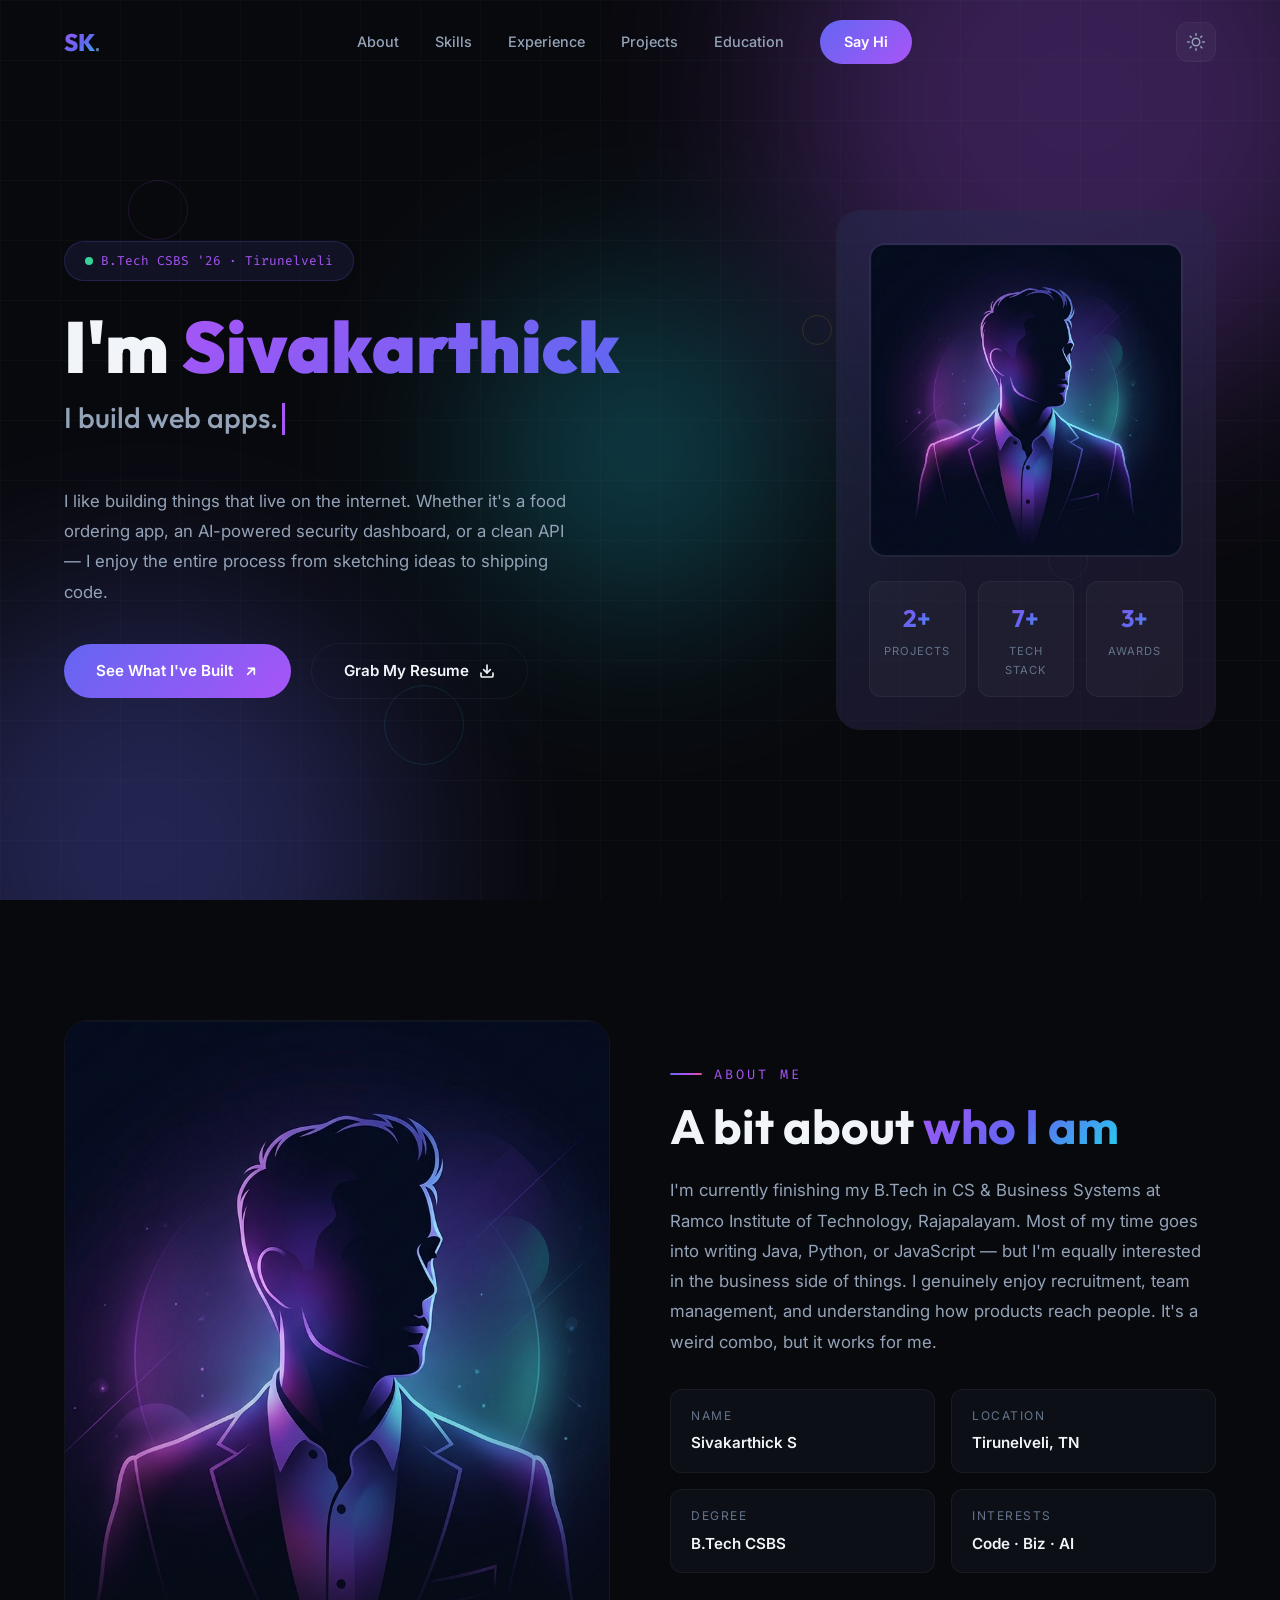
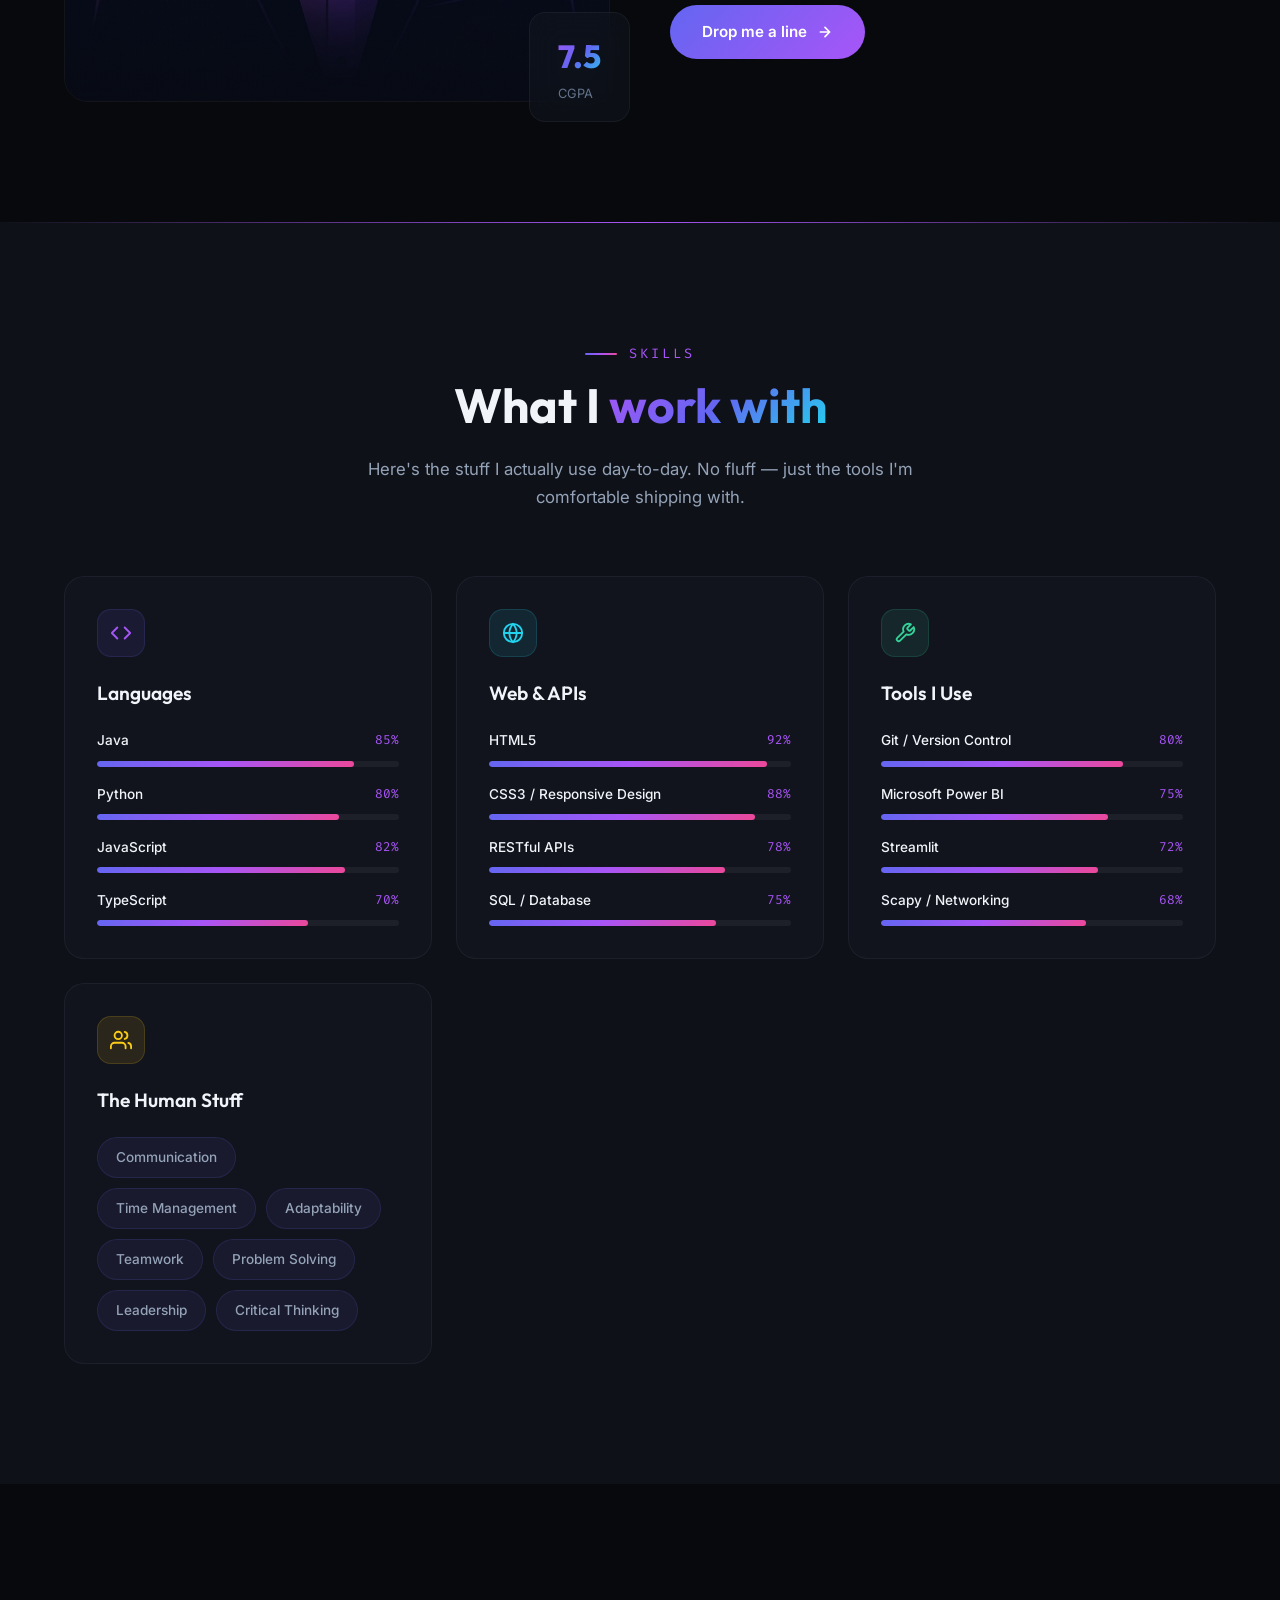
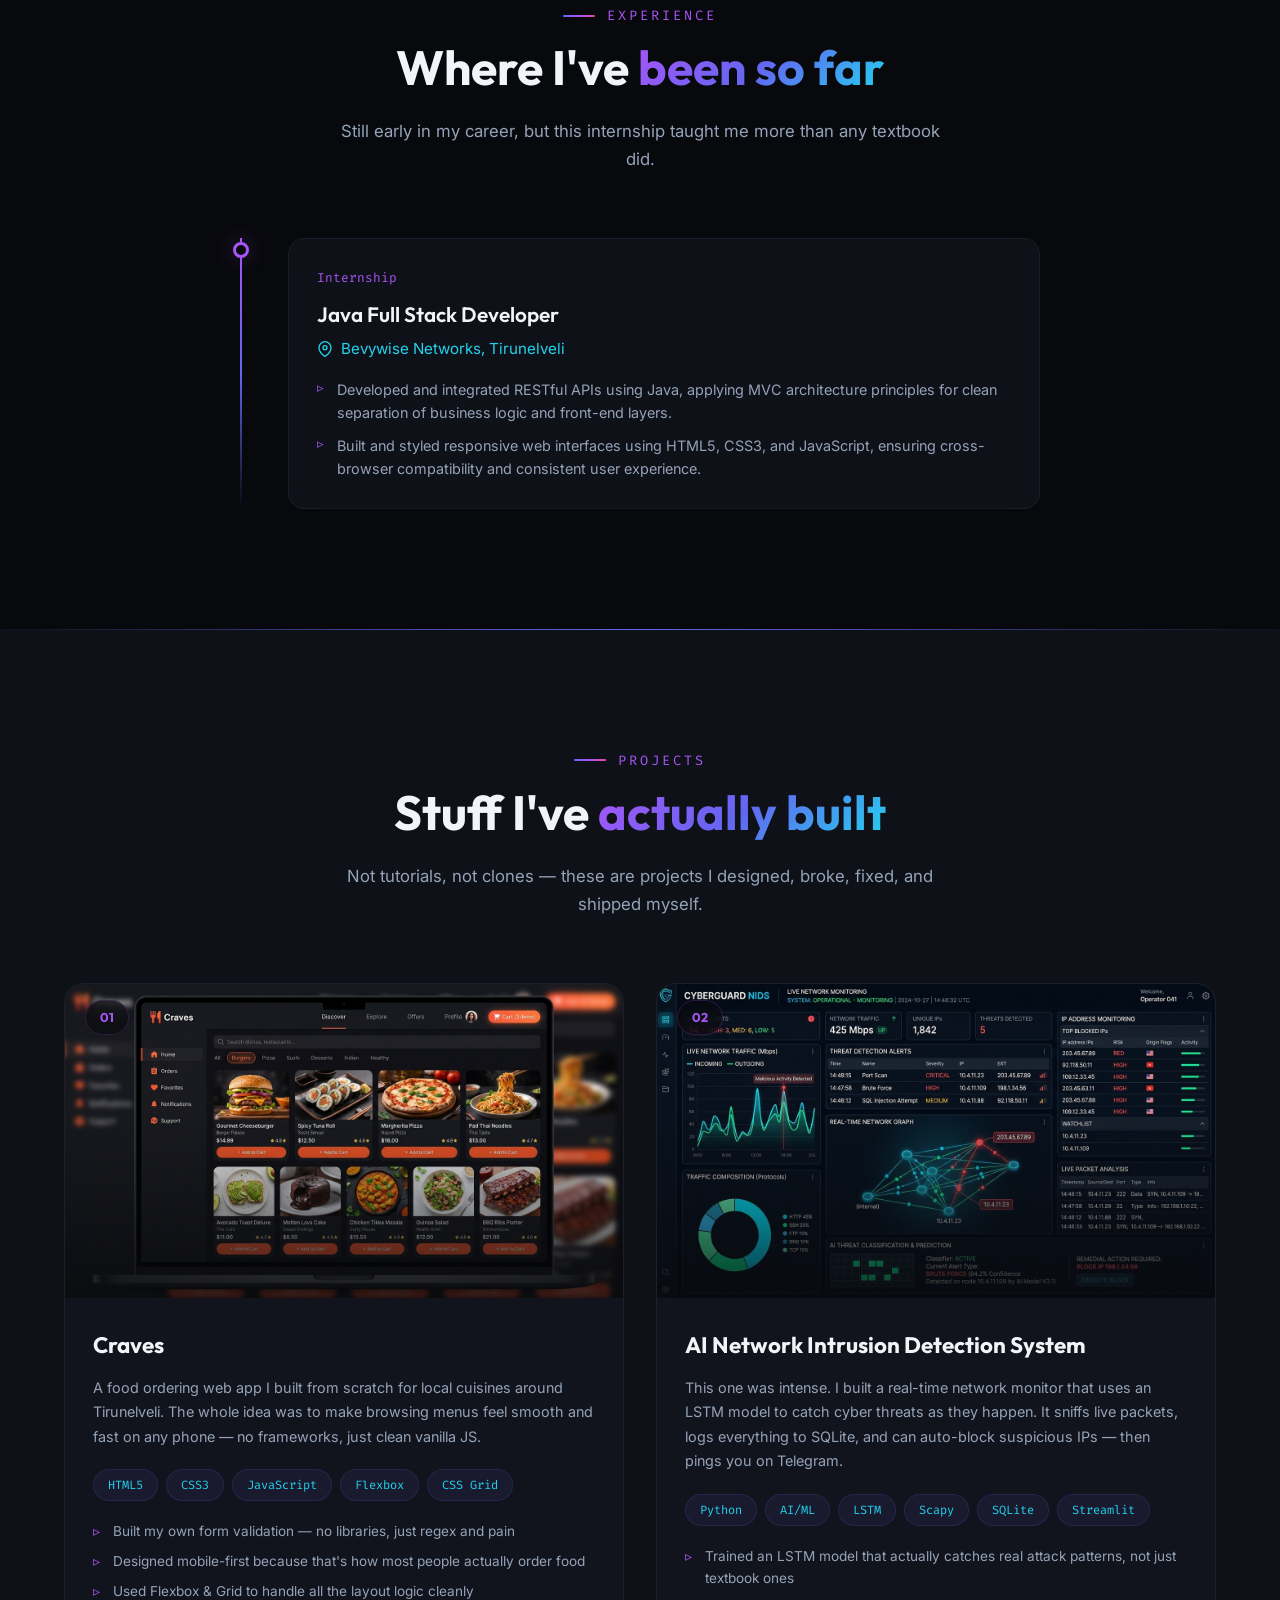
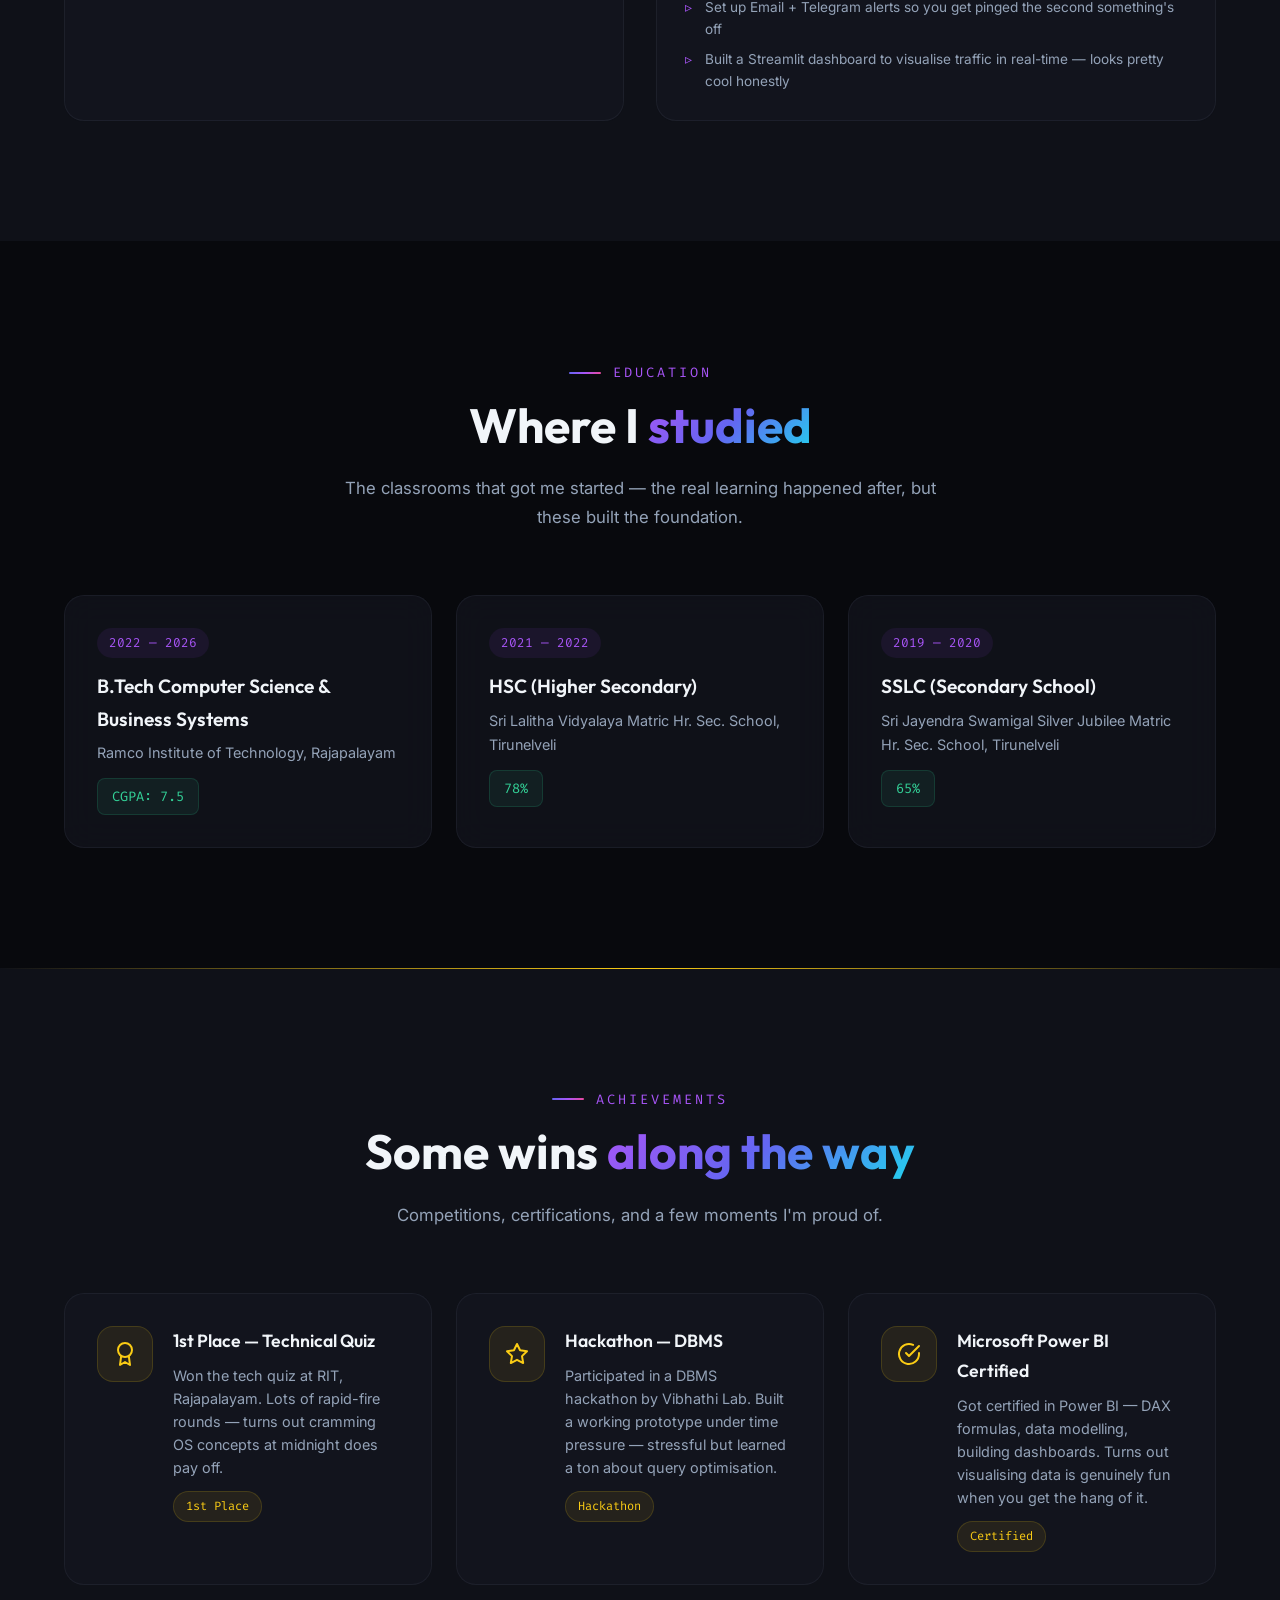
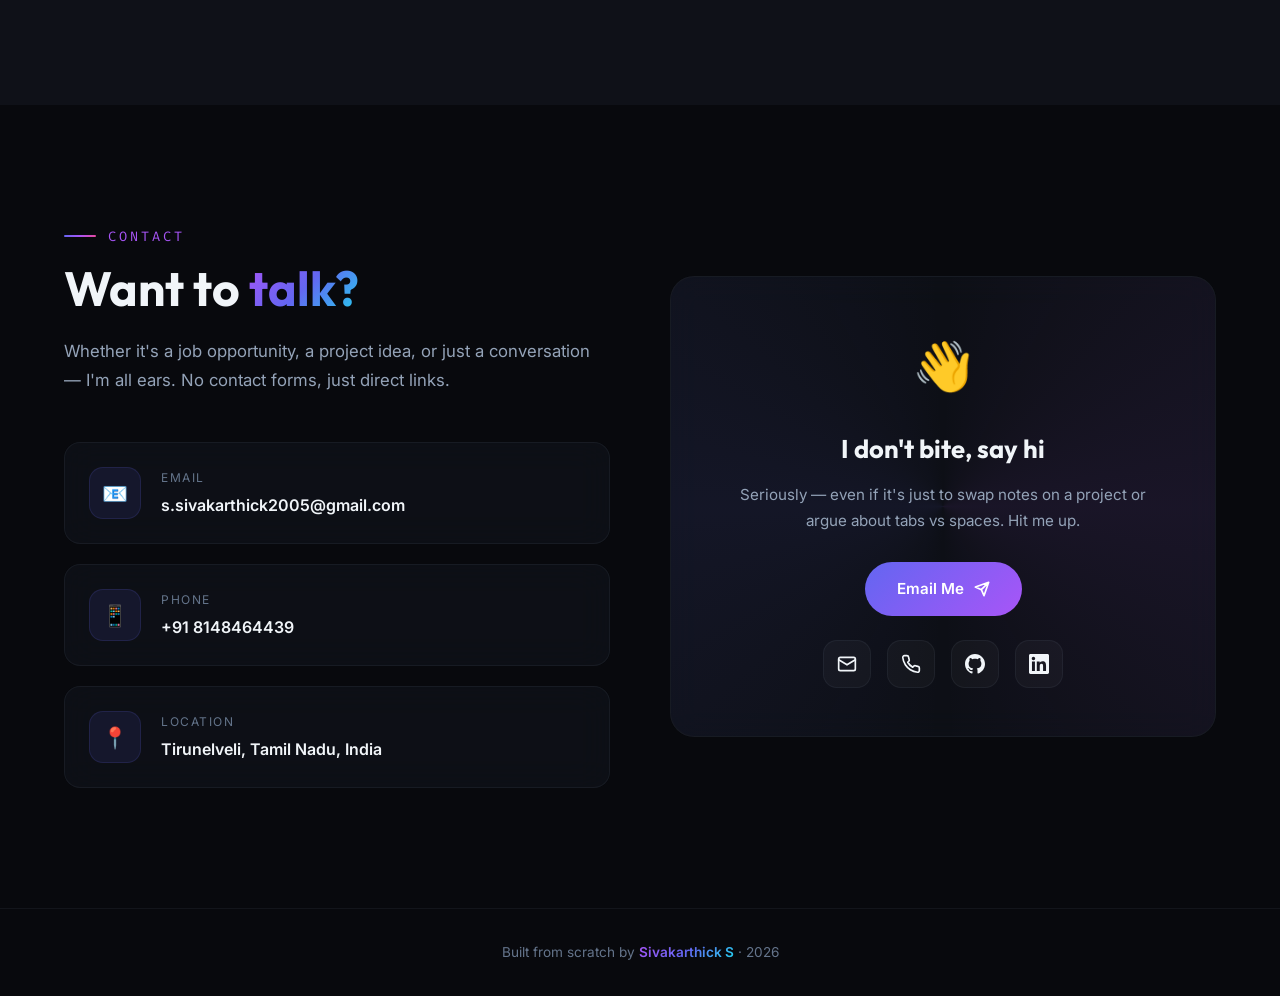
==== index.html @ e1528d2d "Initial portfolio site" ====
<!DOCTYPE html>
<html lang="en">
<head>
  <meta charset="UTF-8" />
  <meta name="viewport" content="width=device-width, initial-scale=1.0" />
  <title>Sivakarthick S — Developer &amp; Designer Portfolio</title>
  <meta name="description" content="Portfolio of Sivakarthick S — a creative developer and designer specialising in full-stack web development, AI/ML, and crafting stunning digital experiences." />
  <meta name="author" content="Sivakarthick S" />
  <meta name="keywords" content="developer, designer, portfolio, web development, full stack, Java, Python, JavaScript" />

  <!-- Open Graph -->
  <meta property="og:title" content="Sivakarthick S — Developer & Designer" />
  <meta property="og:description" content="I build web apps, tinker with AI, and design clean UIs. Check out my work." />
  <meta property="og:type" content="website" />
  <meta property="og:image" content="assets/profile.jpg" />
  <meta name="twitter:card" content="summary_large_image" />

  <!-- Favicon -->
  <link rel="icon" href="data:image/svg+xml,<svg xmlns='http://www.w3.org/2000/svg' viewBox='0 0 100 100'><text y='0.9em' font-size='90'>⚡</text></svg>" />

  <!-- Stylesheets -->
  <link rel="stylesheet" href="style.css" />
</head>
<body>

  <!-- ====== PRELOADER ====== -->
  <div class="preloader" id="preloader">
    <div class="preloader-inner">
      <div class="preloader-logo">SK<span>.</span></div>
      <div class="preloader-bar"><div class="preloader-bar-fill"></div></div>
    </div>
  </div>

  <!-- ====== SCROLL PROGRESS ====== -->
  <div class="scroll-progress" id="scrollProgress"></div>

  <!-- ====== NAVIGATION ====== -->
  <nav class="navbar" id="navbar">
    <div class="container">
      <a href="#hero" class="nav-logo">SK<span>.</span></a>
      <div class="nav-links" id="navLinks">
        <a href="#about">About</a>
        <a href="#skills">Skills</a>
        <a href="#experience">Experience</a>
        <a href="#projects">Projects</a>
        <a href="#education">Education</a>
        <a href="#contact" class="nav-cta">Say Hi</a>
      </div>
      <!-- Theme Toggle -->
      <button class="theme-toggle" id="themeToggle" aria-label="Toggle theme">
        <svg class="icon-sun" width="18" height="18" viewBox="0 0 24 24" fill="none" stroke="currentColor" stroke-width="2" stroke-linecap="round" stroke-linejoin="round"><circle cx="12" cy="12" r="5"/><line x1="12" y1="1" x2="12" y2="3"/><line x1="12" y1="21" x2="12" y2="23"/><line x1="4.22" y1="4.22" x2="5.64" y2="5.64"/><line x1="18.36" y1="18.36" x2="19.78" y2="19.78"/><line x1="1" y1="12" x2="3" y2="12"/><line x1="21" y1="12" x2="23" y2="12"/><line x1="4.22" y1="19.78" x2="5.64" y2="18.36"/><line x1="18.36" y1="5.64" x2="19.78" y2="4.22"/></svg>
        <svg class="icon-moon" width="18" height="18" viewBox="0 0 24 24" fill="none" stroke="currentColor" stroke-width="2" stroke-linecap="round" stroke-linejoin="round"><path d="M21 12.79A9 9 0 1 1 11.21 3 7 7 0 0 0 21 12.79z"/></svg>
      </button>
      <button class="nav-toggle" id="navToggle" aria-label="Toggle navigation">
        <span></span><span></span><span></span>
      </button>
    </div>
  </nav>

  <!-- ====== HERO SECTION ====== -->
  <section class="hero" id="hero">
    <!-- Background effects -->
    <div class="hero-bg">
      <div class="hero-orb hero-orb--1"></div>
      <div class="hero-orb hero-orb--2"></div>
      <div class="hero-orb hero-orb--3"></div>
    </div>
    <div class="hero-grid"></div>
    <div class="floating-shapes">
      <div class="floating-shape"></div>
      <div class="floating-shape"></div>
      <div class="floating-shape"></div>
      <div class="floating-shape"></div>
    </div>

    <div class="container">
      <div class="hero-content">
        <div class="hero-badge">
          <span class="dot"></span>
          B.Tech CSBS '26 · Tirunelveli
        </div>

        <h1 class="hero-name">
          I'm <span class="gradient-text">Sivakarthick</span>
        </h1>

        <div class="hero-typing-wrapper">
          <span id="typingText"></span><span class="cursor"></span>
        </div>

        <p class="hero-description">
          I like building things that live on the internet. Whether it's a food ordering app,
          an AI-powered security dashboard, or a clean API — I enjoy the entire process from
          sketching ideas to shipping code.
        </p>

        <div class="hero-actions">
          <a href="#projects" class="btn-primary">
            <span>See What I've Built</span>
            <svg width="16" height="16" viewBox="0 0 24 24" fill="none" stroke="currentColor" stroke-width="2.5" stroke-linecap="round" stroke-linejoin="round"><path d="M7 17l9.2-9.2M17 17V8H8"/></svg>
          </a>
          <a href="assets/Sivakarthick_Resume.pdf" download class="btn-secondary">
            <span>Grab My Resume</span>
            <svg width="16" height="16" viewBox="0 0 24 24" fill="none" stroke="currentColor" stroke-width="2.5" stroke-linecap="round" stroke-linejoin="round"><path d="M21 15v4a2 2 0 0 1-2 2H5a2 2 0 0 1-2-2v-4"/><polyline points="7 10 12 15 17 10"/><line x1="12" y1="15" x2="12" y2="3"/></svg>
          </a>
        </div>
      </div>

      <div class="hero-visual">
        <div class="hero-card">
          <div class="hero-card-content">
            <img src="assets/profile.jpg" alt="Sivakarthick S" class="profile-img" />
            <div class="hero-stats">
              <div class="stat-item">
                <div class="stat-number" data-count="2">0</div>
                <div class="stat-label">Projects</div>
              </div>
              <div class="stat-item">
                <div class="stat-number" data-count="7">0</div>
                <div class="stat-label">Tech Stack</div>
              </div>
              <div class="stat-item">
                <div class="stat-number" data-count="3">0</div>
                <div class="stat-label">Awards</div>
              </div>
            </div>
          </div>
        </div>
      </div>
    </div>
  </section>

  <!-- ====== ABOUT SECTION ====== -->
  <section class="about" id="about">
    <div class="container">
      <div class="about-grid">
        <div class="about-image-wrapper reveal">
          <div class="about-image-frame">
            <img src="assets/profile.jpg" alt="Sivakarthick S" />
          </div>
          <div class="about-floating-badge">
            <div class="badge-number">7.5</div>
            <div class="badge-text">CGPA</div>
          </div>
        </div>

        <div class="about-content">
          <div class="reveal">
            <span class="section-label">About Me</span>
            <h2 class="section-title">
              A bit about <span class="gradient-text">who I am</span>
            </h2>
          </div>

          <p class="about-text reveal reveal-delay-1">
            I'm currently finishing my B.Tech in CS &amp; Business Systems at Ramco Institute of Technology, Rajapalayam.
            Most of my time goes into writing Java, Python, or JavaScript — but I'm equally interested in the
            business side of things. I genuinely enjoy recruitment, team management, and understanding how
            products reach people. It's a weird combo, but it works for me.
          </p>

          <div class="about-info-grid reveal reveal-delay-2">
            <div class="about-info-item">
              <div class="info-label">Name</div>
              <div class="info-value">Sivakarthick S</div>
            </div>
            <div class="about-info-item">
              <div class="info-label">Location</div>
              <div class="info-value">Tirunelveli, TN</div>
            </div>
            <div class="about-info-item">
              <div class="info-label">Degree</div>
              <div class="info-value">B.Tech CSBS</div>
            </div>
            <div class="about-info-item">
              <div class="info-label">Interests</div>
              <div class="info-value">Code · Biz · AI</div>
            </div>
          </div>

          <div class="reveal reveal-delay-3">
            <a href="#contact" class="btn-primary">
              <span>Drop me a line</span>
              <svg width="16" height="16" viewBox="0 0 24 24" fill="none" stroke="currentColor" stroke-width="2.5" stroke-linecap="round" stroke-linejoin="round"><path d="M5 12h14M12 5l7 7-7 7"/></svg>
            </a>
          </div>
        </div>
      </div>
    </div>
  </section>

  <!-- ====== SKILLS SECTION ====== -->
  <section class="skills" id="skills">
    <div class="container">
      <div class="section-header reveal">
        <span class="section-label">Skills</span>
        <h2 class="section-title">
          What I <span class="gradient-text">work with</span>
        </h2>
        <p class="section-subtitle">
          Here's the stuff I actually use day-to-day. No fluff — just the tools I'm comfortable shipping with.
        </p>
      </div>

      <div class="skills-grid">
        <!-- Languages -->
        <div class="skill-category reveal reveal-delay-1">
          <div class="skill-category-icon"><svg width="22" height="22" viewBox="0 0 24 24" fill="none" stroke="var(--accent-purple)" stroke-width="2" stroke-linecap="round" stroke-linejoin="round"><polyline points="16 18 22 12 16 6"/><polyline points="8 6 2 12 8 18"/></svg></div>
          <div class="skill-category-title">Languages</div>
          <div class="skill-bar-wrapper">
            <div class="skill-bar-header">
              <span class="skill-bar-name">Java</span>
              <span class="skill-bar-percent">85%</span>
            </div>
            <div class="skill-bar-track">
              <div class="skill-bar-fill" data-width="85"></div>
            </div>
          </div>
          <div class="skill-bar-wrapper">
            <div class="skill-bar-header">
              <span class="skill-bar-name">Python</span>
              <span class="skill-bar-percent">80%</span>
            </div>
            <div class="skill-bar-track">
              <div class="skill-bar-fill" data-width="80"></div>
            </div>
          </div>
          <div class="skill-bar-wrapper">
            <div class="skill-bar-header">
              <span class="skill-bar-name">JavaScript</span>
              <span class="skill-bar-percent">82%</span>
            </div>
            <div class="skill-bar-track">
              <div class="skill-bar-fill" data-width="82"></div>
            </div>
          </div>
          <div class="skill-bar-wrapper">
            <div class="skill-bar-header">
              <span class="skill-bar-name">TypeScript</span>
              <span class="skill-bar-percent">70%</span>
            </div>
            <div class="skill-bar-track">
              <div class="skill-bar-fill" data-width="70"></div>
            </div>
          </div>
        </div>

        <!-- Web Technologies -->
        <div class="skill-category reveal reveal-delay-2">
          <div class="skill-category-icon"><svg width="22" height="22" viewBox="0 0 24 24" fill="none" stroke="var(--accent-cyan)" stroke-width="2" stroke-linecap="round" stroke-linejoin="round"><circle cx="12" cy="12" r="10"/><line x1="2" y1="12" x2="22" y2="12"/><path d="M12 2a15.3 15.3 0 0 1 4 10 15.3 15.3 0 0 1-4 10 15.3 15.3 0 0 1-4-10 15.3 15.3 0 0 1 4-10z"/></svg></div>
          <div class="skill-category-title">Web &amp; APIs</div>
          <div class="skill-bar-wrapper">
            <div class="skill-bar-header">
              <span class="skill-bar-name">HTML5</span>
              <span class="skill-bar-percent">92%</span>
            </div>
            <div class="skill-bar-track">
              <div class="skill-bar-fill" data-width="92"></div>
            </div>
          </div>
          <div class="skill-bar-wrapper">
            <div class="skill-bar-header">
              <span class="skill-bar-name">CSS3 / Responsive Design</span>
              <span class="skill-bar-percent">88%</span>
            </div>
            <div class="skill-bar-track">
              <div class="skill-bar-fill" data-width="88"></div>
            </div>
          </div>
          <div class="skill-bar-wrapper">
            <div class="skill-bar-header">
              <span class="skill-bar-name">RESTful APIs</span>
              <span class="skill-bar-percent">78%</span>
            </div>
            <div class="skill-bar-track">
              <div class="skill-bar-fill" data-width="78"></div>
            </div>
          </div>
          <div class="skill-bar-wrapper">
            <div class="skill-bar-header">
              <span class="skill-bar-name">SQL / Database</span>
              <span class="skill-bar-percent">75%</span>
            </div>
            <div class="skill-bar-track">
              <div class="skill-bar-fill" data-width="75"></div>
            </div>
          </div>
        </div>

        <!-- Tools & Others -->
        <div class="skill-category reveal reveal-delay-3">
          <div class="skill-category-icon"><svg width="22" height="22" viewBox="0 0 24 24" fill="none" stroke="var(--accent-emerald)" stroke-width="2" stroke-linecap="round" stroke-linejoin="round"><path d="M14.7 6.3a1 1 0 0 0 0 1.4l1.6 1.6a1 1 0 0 0 1.4 0l3.77-3.77a6 6 0 0 1-7.94 7.94l-6.91 6.91a2.12 2.12 0 0 1-3-3l6.91-6.91a6 6 0 0 1 7.94-7.94l-3.76 3.76z"/></svg></div>
          <div class="skill-category-title">Tools I Use</div>
          <div class="skill-bar-wrapper">
            <div class="skill-bar-header">
              <span class="skill-bar-name">Git / Version Control</span>
              <span class="skill-bar-percent">80%</span>
            </div>
            <div class="skill-bar-track">
              <div class="skill-bar-fill" data-width="80"></div>
            </div>
          </div>
          <div class="skill-bar-wrapper">
            <div class="skill-bar-header">
              <span class="skill-bar-name">Microsoft Power BI</span>
              <span class="skill-bar-percent">75%</span>
            </div>
            <div class="skill-bar-track">
              <div class="skill-bar-fill" data-width="75"></div>
            </div>
          </div>
          <div class="skill-bar-wrapper">
            <div class="skill-bar-header">
              <span class="skill-bar-name">Streamlit</span>
              <span class="skill-bar-percent">72%</span>
            </div>
            <div class="skill-bar-track">
              <div class="skill-bar-fill" data-width="72"></div>
            </div>
          </div>
          <div class="skill-bar-wrapper">
            <div class="skill-bar-header">
              <span class="skill-bar-name">Scapy / Networking</span>
              <span class="skill-bar-percent">68%</span>
            </div>
            <div class="skill-bar-track">
              <div class="skill-bar-fill" data-width="68"></div>
            </div>
          </div>
        </div>

        <!-- Soft Skills -->
        <div class="skill-category reveal reveal-delay-4">
          <div class="skill-category-icon"><svg width="22" height="22" viewBox="0 0 24 24" fill="none" stroke="var(--accent-gold)" stroke-width="2" stroke-linecap="round" stroke-linejoin="round"><path d="M17 21v-2a4 4 0 0 0-4-4H5a4 4 0 0 0-4 4v2"/><circle cx="9" cy="7" r="4"/><path d="M23 21v-2a4 4 0 0 0-3-3.87"/><path d="M16 3.13a4 4 0 0 1 0 7.75"/></svg></div>
          <div class="skill-category-title">The Human Stuff</div>
          <div class="skill-tags">
            <span class="skill-tag">Communication</span>
            <span class="skill-tag">Time Management</span>
            <span class="skill-tag">Adaptability</span>
            <span class="skill-tag">Teamwork</span>
            <span class="skill-tag">Problem Solving</span>
            <span class="skill-tag">Leadership</span>
            <span class="skill-tag">Critical Thinking</span>
          </div>
        </div>
      </div>
    </div>
  </section>

  <!-- ====== EXPERIENCE SECTION ====== -->
  <section class="experience" id="experience">
    <div class="container">
      <div class="section-header reveal">
        <span class="section-label">Experience</span>
        <h2 class="section-title">
          Where I've <span class="gradient-text">been so far</span>
        </h2>
        <p class="section-subtitle">
          Still early in my career, but this internship taught me more than any textbook did.
        </p>
      </div>

      <div class="timeline">
        <div class="timeline-item reveal">
          <div class="timeline-dot"></div>
          <div class="timeline-card">
            <div class="timeline-date">Internship</div>
            <h3 class="timeline-title">Java Full Stack Developer</h3>
            <div class="timeline-company">
              <svg width="16" height="16" viewBox="0 0 24 24" fill="none" stroke="currentColor" stroke-width="2" stroke-linecap="round" stroke-linejoin="round"><path d="M21 10c0 7-9 13-9 13s-9-6-9-13a9 9 0 0 1 18 0z"/><circle cx="12" cy="10" r="3"/></svg>
              Bevywise Networks, Tirunelveli
            </div>
            <ul class="timeline-points">
              <li>Developed and integrated RESTful APIs using Java, applying MVC architecture principles for clean separation of business logic and front-end layers.</li>
              <li>Built and styled responsive web interfaces using HTML5, CSS3, and JavaScript, ensuring cross-browser compatibility and consistent user experience.</li>
            </ul>
          </div>
        </div>
      </div>
    </div>
  </section>

  <!-- ====== PROJECTS SECTION ====== -->
  <section class="projects" id="projects">
    <div class="container">
      <div class="section-header reveal">
        <span class="section-label">Projects</span>
        <h2 class="section-title">
          Stuff I've <span class="gradient-text">actually built</span>
        </h2>
        <p class="section-subtitle">
          Not tutorials, not clones — these are projects I designed, broke, fixed, and shipped myself.
        </p>
      </div>

      <div class="projects-grid">
        <!-- Project 1: Craves -->
        <div class="project-card reveal reveal-delay-1">
          <div class="project-image">
            <img src="assets/craves_project.jpg" alt="Craves — Food Ordering App" />
            <div class="project-image-overlay"></div>
            <span class="project-number">01</span>
          </div>
          <div class="project-body">
            <h3 class="project-title">Craves</h3>
            <p class="project-description">
              A food ordering web app I built from scratch for local cuisines around Tirunelveli.
              The whole idea was to make browsing menus feel smooth and fast on any phone — no
              frameworks, just clean vanilla JS.
            </p>
            <div class="project-tech">
              <span class="tech-tag">HTML5</span>
              <span class="tech-tag">CSS3</span>
              <span class="tech-tag">JavaScript</span>
              <span class="tech-tag">Flexbox</span>
              <span class="tech-tag">CSS Grid</span>
            </div>
            <ul class="project-highlights">
              <li>Built my own form validation — no libraries, just regex and pain</li>
              <li>Designed mobile-first because that's how most people actually order food</li>
              <li>Used Flexbox &amp; Grid to handle all the layout logic cleanly</li>
            </ul>
          </div>
        </div>

        <!-- Project 2: AI NIDS -->
        <div class="project-card reveal reveal-delay-2">
          <div class="project-image">
            <img src="assets/nids_project.jpg" alt="AI-Based NIDS" />
            <div class="project-image-overlay"></div>
            <span class="project-number">02</span>
          </div>
          <div class="project-body">
            <h3 class="project-title">AI Network Intrusion Detection System</h3>
            <p class="project-description">
              This one was intense. I built a real-time network monitor that uses an LSTM model to catch
              cyber threats as they happen. It sniffs live packets, logs everything to SQLite, and can
              auto-block suspicious IPs — then pings you on Telegram.
            </p>
            <div class="project-tech">
              <span class="tech-tag">Python</span>
              <span class="tech-tag">AI/ML</span>
              <span class="tech-tag">LSTM</span>
              <span class="tech-tag">Scapy</span>
              <span class="tech-tag">SQLite</span>
              <span class="tech-tag">Streamlit</span>
            </div>
            <ul class="project-highlights">
              <li>Trained an LSTM model that actually catches real attack patterns, not just textbook ones</li>
              <li>Set up Email + Telegram alerts so you get pinged the second something's off</li>
              <li>Built a Streamlit dashboard to visualise traffic in real-time — looks pretty cool honestly</li>
            </ul>
          </div>
        </div>
      </div>
    </div>
  </section>

  <!-- ====== EDUCATION SECTION ====== -->
  <section class="education" id="education">
    <div class="container">
      <div class="section-header reveal">
        <span class="section-label">Education</span>
        <h2 class="section-title">
          Where I <span class="gradient-text">studied</span>
        </h2>
        <p class="section-subtitle">
          The classrooms that got me started — the real learning happened after, but these built the foundation.
        </p>
      </div>

      <div class="education-grid">
        <div class="education-card reveal reveal-delay-1">
          <span class="education-year">2022 — 2026</span>
          <h3 class="education-degree">B.Tech Computer Science &amp; Business Systems</h3>
          <p class="education-school">Ramco Institute of Technology, Rajapalayam</p>
          <span class="education-score">CGPA: 7.5</span>
        </div>

        <div class="education-card reveal reveal-delay-2">
          <span class="education-year">2021 — 2022</span>
          <h3 class="education-degree">HSC (Higher Secondary)</h3>
          <p class="education-school">Sri Lalitha Vidyalaya Matric Hr. Sec. School, Tirunelveli</p>
          <span class="education-score">78%</span>
        </div>

        <div class="education-card reveal reveal-delay-3">
          <span class="education-year">2019 — 2020</span>
          <h3 class="education-degree">SSLC (Secondary School)</h3>
          <p class="education-school">Sri Jayendra Swamigal Silver Jubilee Matric Hr. Sec. School, Tirunelveli</p>
          <span class="education-score">65%</span>
        </div>
      </div>
    </div>
  </section>

  <!-- ====== ACHIEVEMENTS SECTION ====== -->
  <section class="achievements" id="achievements">
    <div class="container">
      <div class="section-header reveal">
        <span class="section-label">Achievements</span>
        <h2 class="section-title">
          Some wins <span class="gradient-text">along the way</span>
        </h2>
        <p class="section-subtitle">
          Competitions, certifications, and a few moments I'm proud of.
        </p>
      </div>

      <div class="achievements-grid">
        <div class="achievement-card reveal reveal-delay-1">
          <div class="achievement-icon"><svg width="24" height="24" viewBox="0 0 24 24" fill="none" stroke="var(--accent-gold)" stroke-width="2" stroke-linecap="round" stroke-linejoin="round"><circle cx="12" cy="8" r="7"/><polyline points="8.21 13.89 7 23 12 20 17 23 15.79 13.88"/></svg></div>
          <div>
            <h3 class="achievement-title">1st Place — Technical Quiz</h3>
            <p class="achievement-description">
              Won the tech quiz at RIT, Rajapalayam. Lots of rapid-fire rounds — turns out cramming OS concepts at midnight does pay off.
            </p>
            <span class="achievement-badge">1st Place</span>
          </div>
        </div>

        <div class="achievement-card reveal reveal-delay-2">
          <div class="achievement-icon"><svg width="24" height="24" viewBox="0 0 24 24" fill="none" stroke="var(--accent-gold)" stroke-width="2" stroke-linecap="round" stroke-linejoin="round"><polygon points="12 2 15.09 8.26 22 9.27 17 14.14 18.18 21.02 12 17.77 5.82 21.02 7 14.14 2 9.27 8.91 8.26 12 2"/></svg></div>
          <div>
            <h3 class="achievement-title">Hackathon — DBMS</h3>
            <p class="achievement-description">
              Participated in a DBMS hackathon by Vibhathi Lab. Built a working prototype under time pressure — stressful but learned a ton about query optimisation.
            </p>
            <span class="achievement-badge">Hackathon</span>
          </div>
        </div>

        <div class="achievement-card reveal reveal-delay-3">
          <div class="achievement-icon"><svg width="24" height="24" viewBox="0 0 24 24" fill="none" stroke="var(--accent-gold)" stroke-width="2" stroke-linecap="round" stroke-linejoin="round"><path d="M22 11.08V12a10 10 0 1 1-5.93-9.14"/><polyline points="22 4 12 14.01 9 11.01"/></svg></div>
          <div>
            <h3 class="achievement-title">Microsoft Power BI Certified</h3>
            <p class="achievement-description">
              Got certified in Power BI — DAX formulas, data modelling, building dashboards. Turns out visualising data is genuinely fun when you get the hang of it.
            </p>
            <span class="achievement-badge">Certified</span>
          </div>
        </div>
      </div>
    </div>
  </section>

  <!-- ====== CONTACT SECTION ====== -->
  <section class="contact" id="contact">
    <div class="container">
      <div class="contact-wrapper">
        <div class="contact-left">
          <div class="reveal">
            <span class="section-label">Contact</span>
            <h2 class="section-title">
              Want to <span class="gradient-text">talk?</span>
            </h2>
            <p class="section-subtitle">
              Whether it's a job opportunity, a project idea, or just a conversation — I'm all ears. No contact forms, just direct links.
            </p>
          </div>

          <div class="contact-info-cards">
            <a href="mailto:s.sivakarthick2005@gmail.com" class="contact-card reveal reveal-delay-1">
              <div class="contact-card-icon">📧</div>
              <div>
                <div class="contact-card-label">Email</div>
                <div class="contact-card-value">s.sivakarthick2005@gmail.com</div>
              </div>
            </a>

            <a href="tel:+918148464439" class="contact-card reveal reveal-delay-2">
              <div class="contact-card-icon">📱</div>
              <div>
                <div class="contact-card-label">Phone</div>
                <div class="contact-card-value">+91 8148464439</div>
              </div>
            </a>

            <div class="contact-card reveal reveal-delay-3">
              <div class="contact-card-icon">📍</div>
              <div>
                <div class="contact-card-label">Location</div>
                <div class="contact-card-value">Tirunelveli, Tamil Nadu, India</div>
              </div>
            </div>
          </div>
        </div>

        <div class="contact-cta reveal reveal-delay-2">
          <div class="contact-cta-content">
            <span class="contact-cta-emoji">👋</span>
            <h3>I don't bite, say hi</h3>
            <p>Seriously — even if it's just to swap notes on a project or argue about tabs vs spaces. Hit me up.</p>
            <a href="mailto:s.sivakarthick2005@gmail.com" class="btn-primary">
              <span>Email Me</span>
              <svg width="16" height="16" viewBox="0 0 24 24" fill="none" stroke="currentColor" stroke-width="2.5" stroke-linecap="round" stroke-linejoin="round"><path d="M22 2L11 13M22 2l-7 20-4-9-9-4 20-7z"/></svg>
            </a>

            <div class="contact-socials">
              <a href="mailto:s.sivakarthick2005@gmail.com" class="social-link" aria-label="Email" title="Email">
                <svg width="20" height="20" viewBox="0 0 24 24" fill="none" stroke="currentColor" stroke-width="2" stroke-linecap="round" stroke-linejoin="round"><rect x="2" y="4" width="20" height="16" rx="2"/><path d="M22 7l-10 6L2 7"/></svg>
              </a>
              <a href="tel:+918148464439" class="social-link" aria-label="Phone" title="Phone">
                <svg width="20" height="20" viewBox="0 0 24 24" fill="none" stroke="currentColor" stroke-width="2" stroke-linecap="round" stroke-linejoin="round"><path d="M22 16.92v3a2 2 0 01-2.18 2 19.79 19.79 0 01-8.63-3.07 19.5 19.5 0 01-6-6 19.79 19.79 0 01-3.07-8.67A2 2 0 014.11 2h3a2 2 0 012 1.72c.127.96.361 1.903.7 2.81a2 2 0 01-.45 2.11L8.09 9.91a16 16 0 006 6l1.27-1.27a2 2 0 012.11-.45c.907.339 1.85.573 2.81.7A2 2 0 0122 16.92z"/></svg>
              </a>
              <a href="https://github.com/" class="social-link" aria-label="GitHub" title="GitHub" target="_blank" rel="noopener">
                <svg width="20" height="20" viewBox="0 0 24 24" fill="currentColor"><path d="M12 0c-6.626 0-12 5.373-12 12 0 5.302 3.438 9.8 8.207 11.387.599.111.793-.261.793-.577v-2.234c-3.338.726-4.033-1.416-4.033-1.416-.546-1.387-1.333-1.756-1.333-1.756-1.089-.745.083-.729.083-.729 1.205.084 1.839 1.237 1.839 1.237 1.07 1.834 2.807 1.304 3.492.997.107-.775.418-1.305.762-1.604-2.665-.305-5.467-1.334-5.467-5.931 0-1.311.469-2.381 1.236-3.221-.124-.303-.535-1.524.117-3.176 0 0 1.008-.322 3.301 1.23.957-.266 1.983-.399 3.003-.404 1.02.005 2.047.138 3.006.404 2.291-1.552 3.297-1.23 3.297-1.23.653 1.653.242 2.874.118 3.176.77.84 1.235 1.911 1.235 3.221 0 4.609-2.807 5.624-5.479 5.921.43.372.823 1.102.823 2.222v3.293c0 .319.192.694.801.576 4.765-1.589 8.199-6.086 8.199-11.386 0-6.627-5.373-12-12-12z"/></svg>
              </a>
              <a href="https://linkedin.com/" class="social-link" aria-label="LinkedIn" title="LinkedIn" target="_blank" rel="noopener">
                <svg width="20" height="20" viewBox="0 0 24 24" fill="currentColor"><path d="M20.447 20.452h-3.554v-5.569c0-1.328-.027-3.037-1.852-3.037-1.853 0-2.136 1.445-2.136 2.939v5.667H9.351V9h3.414v1.561h.046c.477-.9 1.637-1.85 3.37-1.85 3.601 0 4.267 2.37 4.267 5.455v6.286zM5.337 7.433c-1.144 0-2.063-.926-2.063-2.065 0-1.138.92-2.063 2.063-2.063 1.14 0 2.064.925 2.064 2.063 0 1.139-.925 2.065-2.064 2.065zm1.782 13.019H3.555V9h3.564v11.452zM22.225 0H1.771C.792 0 0 .774 0 1.729v20.542C0 23.227.792 24 1.771 24h20.451C23.2 24 24 23.227 24 22.271V1.729C24 .774 23.2 0 22.222 0h.003z"/></svg>
              </a>
            </div>
          </div>
        </div>
      </div>
    </div>
  </section>

  <!-- ====== BACK TO TOP ====== -->
  <button class="back-to-top" id="backToTop" aria-label="Back to top">
    <svg width="20" height="20" viewBox="0 0 24 24" fill="none" stroke="currentColor" stroke-width="2.5" stroke-linecap="round" stroke-linejoin="round"><polyline points="18 15 12 9 6 15"/></svg>
  </button>

  <!-- ====== FOOTER ====== -->
  <footer class="footer">
    <div class="container">
      <p>Built from scratch by <span class="gradient-text">Sivakarthick S</span> · 2026</p>
    </div>
  </footer>

  <!-- Scripts -->
  <script src="script.js"></script>
</body>
</html>
---- style.css ----
/* ===================================================
   SIVAKARTHICK S — Creative Portfolio
   Design System & Styles
   =================================================== */

/* ---------- Google Fonts ---------- */
@import url('https://fonts.googleapis.com/css2?family=Outfit:wght@300;400;500;600;700;800;900&family=Inter:wght@300;400;500;600;700&family=Fira+Code:wght@400;500&display=swap');

/* ---------- CSS Custom Properties ---------- */
:root {
  /* Background layers */
  --bg-primary:    #08090d;
  --bg-secondary:  #0f1118;
  --bg-tertiary:   #161923;
  --bg-card:       rgba(22, 25, 35, 0.55);

  /* Accent palette */
  --accent-purple:     #a855f7;
  --accent-blue:       #6366f1;
  --accent-cyan:       #22d3ee;
  --accent-gold:       #facc15;
  --accent-rose:       #f43f5e;
  --accent-emerald:    #34d399;

  /* Gradient presets */
  --grad-hero:     linear-gradient(135deg, #6366f1 0%, #a855f7 50%, #ec4899 100%);
  --grad-card:     linear-gradient(135deg, rgba(99,102,241,0.12) 0%, rgba(168,85,247,0.08) 100%);
  --grad-text:     linear-gradient(135deg, #a855f7, #6366f1, #22d3ee);
  --grad-btn:      linear-gradient(135deg, #6366f1, #a855f7);
  --grad-gold:     linear-gradient(135deg, #facc15, #f59e0b);

  /* Text */
  --text-primary:   #f1f5f9;
  --text-secondary: #94a3b8;
  --text-muted:     #64748b;

  /* Glass */
  --glass-bg:      rgba(22, 25, 35, 0.45);
  --glass-border:  rgba(148, 163, 184, 0.08);
  --glass-blur:    16px;

  /* Typography */
  --font-heading: 'Outfit', sans-serif;
  --font-body:    'Inter', sans-serif;
  --font-mono:    'Fira Code', monospace;

  /* Spacing */
  --section-padding: 120px 0;
  --container-width: 1200px;

  /* Transitions */
  --ease-out-expo: cubic-bezier(0.16, 1, 0.3, 1);
  --transition-base: 0.4s var(--ease-out-expo);
}

/* ---------- Reset & Base ---------- */
*,
*::before,
*::after {
  margin: 0;
  padding: 0;
  box-sizing: border-box;
}

html {
  scroll-behavior: smooth;
  scrollbar-width: thin;
  scrollbar-color: var(--accent-purple) var(--bg-secondary);
}

body {
  font-family: var(--font-body);
  background: var(--bg-primary);
  color: var(--text-primary);
  line-height: 1.7;
  overflow-x: hidden;
  -webkit-font-smoothing: antialiased;
}

::-webkit-scrollbar { width: 6px; }
::-webkit-scrollbar-track { background: var(--bg-secondary); }
::-webkit-scrollbar-thumb {
  background: var(--accent-purple);
  border-radius: 3px;
}

a { color: inherit; text-decoration: none; }
ul { list-style: none; }
img { max-width: 100%; display: block; }

.container {
  max-width: var(--container-width);
  margin: 0 auto;
  padding: 0 24px;
}

/* ---------- Utility Classes ---------- */
.section-label {
  font-family: var(--font-mono);
  font-size: 0.85rem;
  text-transform: uppercase;
  letter-spacing: 3px;
  color: var(--accent-purple);
  margin-bottom: 12px;
  display: flex;
  align-items: center;
  gap: 12px;
}

.section-label::before {
  content: '';
  width: 32px;
  height: 2px;
  background: var(--grad-hero);
  border-radius: 2px;
}

.section-title {
  font-family: var(--font-heading);
  font-size: clamp(2rem, 4vw, 3rem);
  font-weight: 700;
  line-height: 1.2;
  margin-bottom: 20px;
}

.section-title .gradient-text {
  background: var(--grad-text);
  -webkit-background-clip: text;
  -webkit-text-fill-color: transparent;
  background-clip: text;
}

.section-subtitle {
  color: var(--text-secondary);
  font-size: 1.05rem;
  max-width: 600px;
  margin-bottom: 48px;
}

.section-header {
  text-align: center;
  margin-bottom: 64px;
}

.section-header .section-label {
  justify-content: center;
}

.section-header .section-subtitle {
  margin-left: auto;
  margin-right: auto;
}

/* ---------- Reveal Animation ---------- */
.reveal {
  opacity: 0;
  transform: translateY(40px);
  transition: opacity 0.8s var(--ease-out-expo),
              transform 0.8s var(--ease-out-expo);
}

.reveal.visible {
  opacity: 1;
  transform: translateY(0);
}

.reveal-delay-1 { transition-delay: 0.1s; }
.reveal-delay-2 { transition-delay: 0.2s; }
.reveal-delay-3 { transition-delay: 0.3s; }
.reveal-delay-4 { transition-delay: 0.4s; }
.reveal-delay-5 { transition-delay: 0.5s; }
.reveal-delay-6 { transition-delay: 0.6s; }

/* ---------- NAVIGATION ---------- */
.navbar {
  position: fixed;
  top: 0;
  left: 0;
  width: 100%;
  z-index: 1000;
  padding: 20px 0;
  transition: all var(--transition-base);
}

.navbar.scrolled {
  padding: 12px 0;
  background: rgba(8, 9, 13, 0.85);
  backdrop-filter: blur(20px);
  -webkit-backdrop-filter: blur(20px);
  border-bottom: 1px solid var(--glass-border);
}

.navbar .container {
  display: flex;
  align-items: center;
  justify-content: space-between;
}

.nav-logo {
  font-family: var(--font-heading);
  font-size: 1.5rem;
  font-weight: 800;
  background: var(--grad-text);
  -webkit-background-clip: text;
  -webkit-text-fill-color: transparent;
  background-clip: text;
  letter-spacing: -0.5px;
}

.nav-logo span {
  -webkit-text-fill-color: var(--text-muted);
  font-weight: 400;
}

.nav-links {
  display: flex;
  align-items: center;
  gap: 36px;
}

.nav-links a {
  font-size: 0.9rem;
  font-weight: 500;
  color: var(--text-secondary);
  transition: color var(--transition-base);
  position: relative;
}

.nav-links a::after {
  content: '';
  position: absolute;
  bottom: -4px;
  left: 0;
  width: 0;
  height: 2px;
  background: var(--grad-hero);
  border-radius: 2px;
  transition: width var(--transition-base);
}

.nav-links a:hover,
.nav-links a.active {
  color: var(--text-primary);
}

.nav-links a:hover::after,
.nav-links a.active::after {
  width: 100%;
}

.nav-cta {
  padding: 10px 24px !important;
  background: var(--grad-btn) !important;
  border-radius: 50px;
  color: white !important;
  font-weight: 600 !important;
  transition: transform var(--transition-base), box-shadow var(--transition-base) !important;
}

.nav-cta::after { display: none !important; }

.nav-cta:hover {
  transform: translateY(-2px);
  box-shadow: 0 8px 30px rgba(99, 102, 241, 0.35);
}

/* Mobile hamburger */
.nav-toggle {
  display: none;
  flex-direction: column;
  gap: 5px;
  cursor: pointer;
  z-index: 1001;
  background: none;
  border: none;
  padding: 4px;
}

.nav-toggle span {
  width: 24px;
  height: 2px;
  background: var(--text-primary);
  border-radius: 2px;
  transition: all 0.3s ease;
}

.nav-toggle.active span:nth-child(1) {
  transform: rotate(45deg) translate(5px, 5px);
}
.nav-toggle.active span:nth-child(2) { opacity: 0; }
.nav-toggle.active span:nth-child(3) {
  transform: rotate(-45deg) translate(5px, -5px);
}

/* ========================================
   HERO SECTION
   ======================================== */
.hero {
  min-height: 100vh;
  display: flex;
  align-items: center;
  position: relative;
  overflow: hidden;
  padding: 120px 0 80px;
}

/* Animated gradient orbs */
.hero-bg {
  position: absolute;
  inset: 0;
  z-index: 0;
  overflow: hidden;
}

.hero-orb {
  position: absolute;
  border-radius: 50%;
  filter: blur(100px);
  opacity: 0.3;
  animation: orbFloat 20s ease-in-out infinite alternate;
}

.hero-orb--1 {
  width: 600px; height: 600px;
  background: var(--accent-purple);
  top: -200px; right: -100px;
  animation-delay: 0s;
}

.hero-orb--2 {
  width: 500px; height: 500px;
  background: var(--accent-blue);
  bottom: -200px; left: -100px;
  animation-delay: -7s;
}

.hero-orb--3 {
  width: 300px; height: 300px;
  background: var(--accent-cyan);
  top: 50%; left: 50%;
  transform: translate(-50%, -50%);
  animation-delay: -14s;
}

@keyframes orbFloat {
  0%   { transform: translate(0, 0) scale(1); }
  33%  { transform: translate(30px, -40px) scale(1.05); }
  66%  { transform: translate(-20px, 30px) scale(0.95); }
  100% { transform: translate(10px, -10px) scale(1.02); }
}

/* Grid overlay */
.hero-grid {
  position: absolute;
  inset: 0;
  background-image:
    linear-gradient(rgba(148, 163, 184, 0.03) 1px, transparent 1px),
    linear-gradient(90deg, rgba(148, 163, 184, 0.03) 1px, transparent 1px);
  background-size: 60px 60px;
  z-index: 1;
}

.hero .container {
  position: relative;
  z-index: 2;
  display: flex;
  align-items: center;
  justify-content: space-between;
  gap: 60px;
}

.hero-content {
  flex: 1;
  max-width: 620px;
}

.hero-badge {
  display: inline-flex;
  align-items: center;
  gap: 8px;
  padding: 8px 20px;
  background: rgba(99, 102, 241, 0.1);
  border: 1px solid rgba(99, 102, 241, 0.2);
  border-radius: 50px;
  font-family: var(--font-mono);
  font-size: 0.8rem;
  color: var(--accent-purple);
  margin-bottom: 28px;
  animation: fadeInUp 0.8s var(--ease-out-expo);
}

.hero-badge .dot {
  width: 8px; height: 8px;
  background: var(--accent-emerald);
  border-radius: 50%;
  animation: pulse 2s ease-in-out infinite;
}

@keyframes pulse {
  0%, 100% { opacity: 1; transform: scale(1); }
  50% { opacity: 0.5; transform: scale(0.8); }
}

.hero-name {
  font-family: var(--font-heading);
  font-size: clamp(2.8rem, 6vw, 4.5rem);
  font-weight: 900;
  line-height: 1.05;
  margin-bottom: 8px;
  animation: fadeInUp 0.8s var(--ease-out-expo) 0.1s both;
}

.hero-name .gradient-text {
  background: var(--grad-text);
  -webkit-background-clip: text;
  -webkit-text-fill-color: transparent;
  background-clip: text;
  background-size: 200% auto;
  animation: shimmerGradient 4s ease-in-out infinite;
}

@keyframes shimmerGradient {
  0% { background-position: 0% center; }
  50% { background-position: 100% center; }
  100% { background-position: 0% center; }
}

.hero-typing-wrapper {
  font-family: var(--font-heading);
  font-size: clamp(1.2rem, 2.5vw, 1.8rem);
  font-weight: 500;
  color: var(--text-secondary);
  margin-bottom: 24px;
  min-height: 2.4em;
  animation: fadeInUp 0.8s var(--ease-out-expo) 0.2s both;
}

.hero-typing-wrapper .cursor {
  display: inline-block;
  width: 3px;
  height: 1.1em;
  background: var(--accent-purple);
  margin-left: 4px;
  vertical-align: text-bottom;
  animation: blink 1s step-end infinite;
}

@keyframes blink {
  0%, 100% { opacity: 1; }
  50% { opacity: 0; }
}

.hero-description {
  color: var(--text-secondary);
  font-size: 1.05rem;
  line-height: 1.8;
  margin-bottom: 36px;
  max-width: 520px;
  animation: fadeInUp 0.8s var(--ease-out-expo) 0.3s both;
}

.hero-actions {
  display: flex;
  align-items: center;
  gap: 20px;
  animation: fadeInUp 0.8s var(--ease-out-expo) 0.4s both;
}

.btn-primary {
  display: inline-flex;
  align-items: center;
  gap: 10px;
  padding: 14px 32px;
  background: var(--grad-btn);
  color: white;
  font-family: var(--font-body);
  font-weight: 600;
  font-size: 0.95rem;
  border: none;
  border-radius: 50px;
  cursor: pointer;
  transition: transform var(--transition-base), box-shadow var(--transition-base);
}

.btn-primary:hover {
  transform: translateY(-3px);
  box-shadow: 0 12px 40px rgba(99, 102, 241, 0.4);
}

.btn-secondary {
  display: inline-flex;
  align-items: center;
  gap: 10px;
  padding: 14px 32px;
  background: transparent;
  color: var(--text-primary);
  font-family: var(--font-body);
  font-weight: 600;
  font-size: 0.95rem;
  border: 1px solid var(--glass-border);
  border-radius: 50px;
  cursor: pointer;
  transition: all var(--transition-base);
}

.btn-secondary:hover {
  border-color: var(--accent-purple);
  background: rgba(99, 102, 241, 0.08);
  transform: translateY(-3px);
}

.hero-visual {
  flex: 0 0 380px;
  position: relative;
  animation: fadeInUp 1s var(--ease-out-expo) 0.5s both;
}

.hero-card {
  position: relative;
  background: var(--glass-bg);
  backdrop-filter: blur(var(--glass-blur));
  -webkit-backdrop-filter: blur(var(--glass-blur));
  border: 1px solid var(--glass-border);
  border-radius: 24px;
  padding: 32px;
  overflow: hidden;
}

.hero-card::before {
  content: '';
  position: absolute;
  top: 0; left: 0;
  width: 100%; height: 100%;
  background: var(--grad-card);
  z-index: 0;
}

.hero-card-content {
  position: relative;
  z-index: 1;
}

.hero-card .profile-img {
  width: 100%;
  aspect-ratio: 1;
  object-fit: cover;
  border-radius: 16px;
  margin-bottom: 24px;
  border: 2px solid var(--glass-border);
}

.hero-stats {
  display: grid;
  grid-template-columns: repeat(3, 1fr);
  gap: 12px;
  margin-top: 8px;
}

.stat-item {
  text-align: center;
  padding: 16px 8px;
  background: rgba(255, 255, 255, 0.03);
  border-radius: 12px;
  border: 1px solid var(--glass-border);
}

.stat-number {
  font-family: var(--font-heading);
  font-size: 1.5rem;
  font-weight: 700;
  background: var(--grad-text);
  -webkit-background-clip: text;
  -webkit-text-fill-color: transparent;
  background-clip: text;
}

.stat-label {
  font-size: 0.7rem;
  color: var(--text-muted);
  text-transform: uppercase;
  letter-spacing: 1px;
  margin-top: 4px;
}

@keyframes fadeInUp {
  from { opacity: 0; transform: translateY(30px); }
  to { opacity: 1; transform: translateY(0); }
}

/* Floating shapes for hero */
.floating-shapes {
  position: absolute;
  inset: 0;
  z-index: 1;
  pointer-events: none;
}

.floating-shape {
  position: absolute;
  border-radius: 50%;
  border: 1px solid rgba(168, 85, 247, 0.15);
  animation: floatShape 15s ease-in-out infinite;
}

.floating-shape:nth-child(1) {
  width: 60px; height: 60px;
  top: 20%; left: 10%;
  animation-delay: 0s;
}

.floating-shape:nth-child(2) {
  width: 40px; height: 40px;
  top: 60%; right: 15%;
  animation-delay: -5s;
  border-color: rgba(99, 102, 241, 0.15);
}

.floating-shape:nth-child(3) {
  width: 80px; height: 80px;
  bottom: 15%; left: 30%;
  animation-delay: -10s;
  border-color: rgba(34, 211, 238, 0.12);
}

.floating-shape:nth-child(4) {
  width: 30px; height: 30px;
  top: 35%; right: 35%;
  animation-delay: -3s;
  border-color: rgba(250, 204, 21, 0.12);
}

@keyframes floatShape {
  0%, 100% { transform: translate(0, 0) rotate(0deg); }
  25%  { transform: translate(20px, -30px) rotate(90deg); }
  50%  { transform: translate(-10px, 20px) rotate(180deg); }
  75%  { transform: translate(15px, 10px) rotate(270deg); }
}

/* ========================================
   ABOUT SECTION
   ======================================== */
.about {
  padding: var(--section-padding);
  position: relative;
}

.about-grid {
  display: grid;
  grid-template-columns: 1fr 1fr;
  gap: 60px;
  align-items: center;
}

.about-image-wrapper {
  position: relative;
}

.about-image-frame {
  position: relative;
  border-radius: 24px;
  overflow: hidden;
  border: 1px solid var(--glass-border);
}

.about-image-frame img {
  width: 100%;
  aspect-ratio: 4/5;
  object-fit: cover;
  transition: transform 0.6s var(--ease-out-expo);
}

.about-image-frame:hover img {
  transform: scale(1.05);
}

.about-image-frame::after {
  content: '';
  position: absolute;
  inset: 0;
  background: linear-gradient(180deg, transparent 50%, rgba(8, 9, 13, 0.6) 100%);
}

.about-floating-badge {
  position: absolute;
  bottom: -20px;
  right: -20px;
  padding: 16px 28px;
  background: var(--glass-bg);
  backdrop-filter: blur(var(--glass-blur));
  -webkit-backdrop-filter: blur(var(--glass-blur));
  border: 1px solid var(--glass-border);
  border-radius: 16px;
  z-index: 2;
}

.about-floating-badge .badge-number {
  font-family: var(--font-heading);
  font-size: 2rem;
  font-weight: 800;
  background: var(--grad-text);
  -webkit-background-clip: text;
  -webkit-text-fill-color: transparent;
  background-clip: text;
}

.about-floating-badge .badge-text {
  font-size: 0.8rem;
  color: var(--text-muted);
}

.about-content .about-text {
  color: var(--text-secondary);
  font-size: 1.05rem;
  line-height: 1.8;
  margin-bottom: 32px;
}

.about-info-grid {
  display: grid;
  grid-template-columns: 1fr 1fr;
  gap: 16px;
  margin-bottom: 32px;
}

.about-info-item {
  padding: 16px 20px;
  background: var(--glass-bg);
  border: 1px solid var(--glass-border);
  border-radius: 12px;
  transition: all var(--transition-base);
}

.about-info-item:hover {
  border-color: rgba(168, 85, 247, 0.25);
  background: rgba(168, 85, 247, 0.05);
}

.about-info-item .info-label {
  font-size: 0.75rem;
  text-transform: uppercase;
  letter-spacing: 1.5px;
  color: var(--text-muted);
  margin-bottom: 4px;
}

.about-info-item .info-value {
  font-weight: 600;
  font-size: 0.95rem;
}

/* ========================================
   SKILLS SECTION
   ======================================== */
.skills {
  padding: var(--section-padding);
  background: var(--bg-secondary);
  position: relative;
}

.skills::before {
  content: '';
  position: absolute;
  top: 0; left: 0;
  width: 100%; height: 1px;
  background: linear-gradient(90deg, transparent, var(--accent-purple), transparent);
}

.skills-grid {
  display: grid;
  grid-template-columns: repeat(auto-fit, minmax(340px, 1fr));
  gap: 24px;
}

.skill-category {
  padding: 32px;
  background: var(--bg-card);
  backdrop-filter: blur(var(--glass-blur));
  -webkit-backdrop-filter: blur(var(--glass-blur));
  border: 1px solid var(--glass-border);
  border-radius: 20px;
  transition: all var(--transition-base);
  position: relative;
  overflow: hidden;
}

.skill-category::before {
  content: '';
  position: absolute;
  top: 0; left: 0;
  width: 100%; height: 3px;
  background: var(--grad-hero);
  opacity: 0;
  transition: opacity var(--transition-base);
}

.skill-category:hover {
  border-color: rgba(168, 85, 247, 0.2);
  transform: translateY(-4px);
  box-shadow: 0 20px 60px rgba(0, 0, 0, 0.3);
}

.skill-category:hover::before { opacity: 1; }

.skill-category-icon {
  width: 48px; height: 48px;
  display: flex;
  align-items: center;
  justify-content: center;
  border-radius: 14px;
  font-size: 1.3rem;
  margin-bottom: 20px;
  background: rgba(99, 102, 241, 0.1);
  border: 1px solid rgba(99, 102, 241, 0.15);
}

.skill-category:nth-child(2) .skill-category-icon {
  background: rgba(34, 211, 238, 0.1);
  border-color: rgba(34, 211, 238, 0.15);
}

.skill-category:nth-child(3) .skill-category-icon {
  background: rgba(52, 211, 153, 0.1);
  border-color: rgba(52, 211, 153, 0.15);
}

.skill-category:nth-child(4) .skill-category-icon {
  background: rgba(250, 204, 21, 0.1);
  border-color: rgba(250, 204, 21, 0.15);
}

.skill-category-title {
  font-family: var(--font-heading);
  font-size: 1.2rem;
  font-weight: 600;
  margin-bottom: 20px;
}

.skill-bar-wrapper {
  margin-bottom: 16px;
}

.skill-bar-wrapper:last-child { margin-bottom: 0; }

.skill-bar-header {
  display: flex;
  justify-content: space-between;
  margin-bottom: 8px;
}

.skill-bar-name {
  font-size: 0.85rem;
  font-weight: 500;
}

.skill-bar-percent {
  font-family: var(--font-mono);
  font-size: 0.8rem;
  color: var(--accent-purple);
}

.skill-bar-track {
  width: 100%;
  height: 6px;
  background: rgba(255, 255, 255, 0.05);
  border-radius: 3px;
  overflow: hidden;
}

.skill-bar-fill {
  height: 100%;
  background: var(--grad-hero);
  border-radius: 3px;
  width: 0;
  transition: width 1.2s var(--ease-out-expo);
}

/* Skill tags (for soft skills) */
.skill-tags {
  display: flex;
  flex-wrap: wrap;
  gap: 10px;
}

.skill-tag {
  padding: 8px 18px;
  background: rgba(99, 102, 241, 0.08);
  border: 1px solid rgba(99, 102, 241, 0.15);
  border-radius: 50px;
  font-size: 0.85rem;
  font-weight: 500;
  color: var(--text-secondary);
  transition: all var(--transition-base);
}

.skill-tag:hover {
  background: rgba(99, 102, 241, 0.15);
  color: var(--text-primary);
  border-color: var(--accent-purple);
  transform: translateY(-2px);
}

/* ========================================
   EXPERIENCE SECTION
   ======================================== */
.experience {
  padding: var(--section-padding);
  position: relative;
}

.timeline {
  position: relative;
  max-width: 800px;
  margin: 0 auto;
}

.timeline::before {
  content: '';
  position: absolute;
  left: 0;
  top: 0;
  bottom: 0;
  width: 2px;
  background: linear-gradient(180deg, var(--accent-purple), var(--accent-blue), transparent);
}

.timeline-item {
  position: relative;
  padding-left: 48px;
  padding-bottom: 48px;
}

.timeline-item:last-child { padding-bottom: 0; }

.timeline-dot {
  position: absolute;
  left: -7px;
  top: 4px;
  width: 16px; height: 16px;
  background: var(--bg-primary);
  border: 3px solid var(--accent-purple);
  border-radius: 50%;
  z-index: 2;
  box-shadow: 0 0 20px rgba(168, 85, 247, 0.3);
}

.timeline-card {
  padding: 28px;
  background: var(--bg-card);
  backdrop-filter: blur(var(--glass-blur));
  -webkit-backdrop-filter: blur(var(--glass-blur));
  border: 1px solid var(--glass-border);
  border-radius: 16px;
  transition: all var(--transition-base);
}

.timeline-card:hover {
  border-color: rgba(168, 85, 247, 0.2);
  transform: translateX(8px);
  box-shadow: 0 16px 48px rgba(0, 0, 0, 0.25);
}

.timeline-date {
  font-family: var(--font-mono);
  font-size: 0.8rem;
  color: var(--accent-purple);
  margin-bottom: 8px;
}

.timeline-title {
  font-family: var(--font-heading);
  font-size: 1.3rem;
  font-weight: 600;
  margin-bottom: 4px;
}

.timeline-company {
  font-size: 0.95rem;
  color: var(--accent-cyan);
  margin-bottom: 16px;
  display: flex;
  align-items: center;
  gap: 8px;
}

.timeline-points {
  display: flex;
  flex-direction: column;
  gap: 10px;
}

.timeline-points li {
  color: var(--text-secondary);
  font-size: 0.9rem;
  line-height: 1.6;
  padding-left: 20px;
  position: relative;
}

.timeline-points li::before {
  content: '▹';
  position: absolute;
  left: 0;
  color: var(--accent-purple);
  font-size: 0.8rem;
}

/* ========================================
   PROJECTS SECTION
   ======================================== */
.projects {
  padding: var(--section-padding);
  background: var(--bg-secondary);
  position: relative;
}

.projects::before {
  content: '';
  position: absolute;
  top: 0; left: 0;
  width: 100%; height: 1px;
  background: linear-gradient(90deg, transparent, var(--accent-blue), transparent);
}

.projects-grid {
  display: grid;
  grid-template-columns: repeat(auto-fit, minmax(480px, 1fr));
  gap: 32px;
}

.project-card {
  background: var(--bg-card);
  backdrop-filter: blur(var(--glass-blur));
  -webkit-backdrop-filter: blur(var(--glass-blur));
  border: 1px solid var(--glass-border);
  border-radius: 20px;
  overflow: hidden;
  transition: all var(--transition-base);
  position: relative;
}

.project-card:hover {
  border-color: rgba(168, 85, 247, 0.2);
  transform: translateY(-8px);
  box-shadow: 0 24px 64px rgba(0, 0, 0, 0.35);
}

.project-image {
  position: relative;
  overflow: hidden;
  aspect-ratio: 16/9;
}

.project-image img {
  width: 100%;
  height: 100%;
  object-fit: cover;
  transition: transform 0.6s var(--ease-out-expo);
}

.project-card:hover .project-image img {
  transform: scale(1.08);
}

.project-image-overlay {
  position: absolute;
  inset: 0;
  background: linear-gradient(180deg, transparent 40%, rgba(8, 9, 13, 0.8) 100%);
  z-index: 1;
}

.project-number {
  position: absolute;
  top: 16px;
  left: 20px;
  font-family: var(--font-heading);
  font-size: 0.8rem;
  font-weight: 700;
  color: var(--accent-purple);
  background: rgba(8, 9, 13, 0.6);
  backdrop-filter: blur(10px);
  padding: 6px 14px;
  border-radius: 50px;
  border: 1px solid rgba(168, 85, 247, 0.2);
  z-index: 2;
}

.project-body {
  padding: 28px;
}

.project-title {
  font-family: var(--font-heading);
  font-size: 1.4rem;
  font-weight: 700;
  margin-bottom: 12px;
}

.project-description {
  color: var(--text-secondary);
  font-size: 0.9rem;
  line-height: 1.7;
  margin-bottom: 20px;
}

.project-tech {
  display: flex;
  flex-wrap: wrap;
  gap: 8px;
  margin-bottom: 20px;
}

.tech-tag {
  padding: 5px 14px;
  background: rgba(99, 102, 241, 0.08);
  border: 1px solid rgba(99, 102, 241, 0.15);
  border-radius: 50px;
  font-family: var(--font-mono);
  font-size: 0.75rem;
  color: var(--accent-cyan);
}

.project-highlights {
  display: flex;
  flex-direction: column;
  gap: 8px;
}

.project-highlights li {
  color: var(--text-secondary);
  font-size: 0.85rem;
  line-height: 1.6;
  padding-left: 20px;
  position: relative;
}

.project-highlights li::before {
  content: '▹';
  position: absolute;
  left: 0;
  color: var(--accent-purple);
}

/* ========================================
   EDUCATION SECTION
   ======================================== */
.education {
  padding: var(--section-padding);
  position: relative;
}

.education-grid {
  display: grid;
  grid-template-columns: repeat(auto-fit, minmax(320px, 1fr));
  gap: 24px;
}

.education-card {
  padding: 32px;
  background: var(--bg-card);
  backdrop-filter: blur(var(--glass-blur));
  -webkit-backdrop-filter: blur(var(--glass-blur));
  border: 1px solid var(--glass-border);
  border-radius: 20px;
  transition: all var(--transition-base);
  position: relative;
  overflow: hidden;
}

.education-card::before {
  content: '';
  position: absolute;
  top: 0; left: 0;
  width: 4px; height: 100%;
  background: var(--grad-hero);
  opacity: 0;
  transition: opacity var(--transition-base);
}

.education-card:hover {
  border-color: rgba(168, 85, 247, 0.2);
  transform: translateY(-4px);
  box-shadow: 0 20px 60px rgba(0, 0, 0, 0.3);
}

.education-card:hover::before { opacity: 1; }

.education-year {
  font-family: var(--font-mono);
  font-size: 0.8rem;
  color: var(--accent-purple);
  margin-bottom: 12px;
  display: inline-flex;
  align-items: center;
  gap: 8px;
  padding: 4px 12px;
  background: rgba(168, 85, 247, 0.08);
  border-radius: 50px;
}

.education-degree {
  font-family: var(--font-heading);
  font-size: 1.2rem;
  font-weight: 600;
  margin-bottom: 6px;
}

.education-school {
  color: var(--text-secondary);
  font-size: 0.9rem;
  margin-bottom: 12px;
}

.education-score {
  font-family: var(--font-mono);
  font-size: 0.85rem;
  color: var(--accent-emerald);
  padding: 6px 14px;
  background: rgba(52, 211, 153, 0.08);
  border: 1px solid rgba(52, 211, 153, 0.15);
  border-radius: 8px;
  display: inline-block;
}

/* ========================================
   ACHIEVEMENTS SECTION
   ======================================== */
.achievements {
  padding: var(--section-padding);
  background: var(--bg-secondary);
  position: relative;
}

.achievements::before {
  content: '';
  position: absolute;
  top: 0; left: 0;
  width: 100%; height: 1px;
  background: linear-gradient(90deg, transparent, var(--accent-gold), transparent);
}

.achievements-grid {
  display: grid;
  grid-template-columns: repeat(auto-fit, minmax(340px, 1fr));
  gap: 24px;
}

.achievement-card {
  padding: 32px;
  background: var(--bg-card);
  backdrop-filter: blur(var(--glass-blur));
  -webkit-backdrop-filter: blur(var(--glass-blur));
  border: 1px solid var(--glass-border);
  border-radius: 20px;
  transition: all var(--transition-base);
  display: flex;
  gap: 20px;
  align-items: flex-start;
}

.achievement-card:hover {
  border-color: rgba(250, 204, 21, 0.2);
  transform: translateY(-4px);
  box-shadow: 0 20px 60px rgba(0, 0, 0, 0.3);
}

.achievement-icon {
  flex-shrink: 0;
  width: 56px; height: 56px;
  display: flex;
  align-items: center;
  justify-content: center;
  border-radius: 16px;
  font-size: 1.5rem;
  background: rgba(250, 204, 21, 0.08);
  border: 1px solid rgba(250, 204, 21, 0.15);
}

.achievement-title {
  font-family: var(--font-heading);
  font-size: 1.1rem;
  font-weight: 600;
  margin-bottom: 8px;
}

.achievement-description {
  color: var(--text-secondary);
  font-size: 0.9rem;
  line-height: 1.6;
}

.achievement-badge {
  display: inline-flex;
  align-items: center;
  gap: 6px;
  margin-top: 12px;
  padding: 4px 12px;
  background: rgba(250, 204, 21, 0.08);
  border: 1px solid rgba(250, 204, 21, 0.15);
  border-radius: 50px;
  font-family: var(--font-mono);
  font-size: 0.75rem;
  color: var(--accent-gold);
}

/* ========================================
   CONTACT SECTION
   ======================================== */
.contact {
  padding: var(--section-padding);
  position: relative;
}

.contact-wrapper {
  display: grid;
  grid-template-columns: 1fr 1fr;
  gap: 60px;
  align-items: center;
}

.contact-info-cards {
  display: flex;
  flex-direction: column;
  gap: 20px;
  margin-top: 36px;
}

.contact-card {
  display: flex;
  align-items: center;
  gap: 20px;
  padding: 24px;
  background: var(--glass-bg);
  backdrop-filter: blur(var(--glass-blur));
  -webkit-backdrop-filter: blur(var(--glass-blur));
  border: 1px solid var(--glass-border);
  border-radius: 16px;
  transition: all var(--transition-base);
}

.contact-card:hover {
  border-color: rgba(168, 85, 247, 0.25);
  transform: translateX(8px);
  box-shadow: 0 12px 36px rgba(0, 0, 0, 0.2);
}

.contact-card-icon {
  width: 52px; height: 52px;
  display: flex;
  align-items: center;
  justify-content: center;
  border-radius: 14px;
  font-size: 1.3rem;
  background: rgba(99, 102, 241, 0.1);
  border: 1px solid rgba(99, 102, 241, 0.15);
  flex-shrink: 0;
}

.contact-card-label {
  font-size: 0.75rem;
  text-transform: uppercase;
  letter-spacing: 1.5px;
  color: var(--text-muted);
  margin-bottom: 4px;
}

.contact-card-value {
  font-weight: 600;
  font-size: 1rem;
}

/* CTA card on right */
.contact-cta {
  padding: 48px;
  background: var(--glass-bg);
  backdrop-filter: blur(var(--glass-blur));
  -webkit-backdrop-filter: blur(var(--glass-blur));
  border: 1px solid var(--glass-border);
  border-radius: 24px;
  text-align: center;
  position: relative;
  overflow: hidden;
}

.contact-cta::before {
  content: '';
  position: absolute;
  top: -50%;
  left: -50%;
  width: 200%; height: 200%;
  background: conic-gradient(from 0deg, transparent, rgba(168, 85, 247, 0.08), transparent, rgba(99, 102, 241, 0.08), transparent);
  animation: rotate 20s linear infinite;
}

@keyframes rotate {
  to { transform: rotate(360deg); }
}

.contact-cta-content {
  position: relative;
  z-index: 1;
}

.contact-cta-emoji {
  font-size: 3rem;
  margin-bottom: 20px;
  display: block;
}

.contact-cta h3 {
  font-family: var(--font-heading);
  font-size: 1.6rem;
  font-weight: 700;
  margin-bottom: 12px;
}

.contact-cta p {
  color: var(--text-secondary);
  margin-bottom: 28px;
  font-size: 0.95rem;
}

.contact-socials {
  display: flex;
  justify-content: center;
  gap: 16px;
  margin-top: 24px;
}

.social-link {
  width: 48px; height: 48px;
  display: flex;
  align-items: center;
  justify-content: center;
  border-radius: 14px;
  background: rgba(255, 255, 255, 0.03);
  border: 1px solid var(--glass-border);
  font-size: 1.1rem;
  transition: all var(--transition-base);
}

.social-link:hover {
  background: var(--grad-btn);
  border-color: transparent;
  transform: translateY(-3px);
  box-shadow: 0 8px 24px rgba(99, 102, 241, 0.3);
}

/* ========================================
   FOOTER
   ======================================== */
.footer {
  padding: 32px 0;
  border-top: 1px solid var(--glass-border);
  text-align: center;
}

.footer p {
  color: var(--text-muted);
  font-size: 0.85rem;
}

.footer .gradient-text {
  background: var(--grad-text);
  -webkit-background-clip: text;
  -webkit-text-fill-color: transparent;
  background-clip: text;
  font-weight: 600;
}

/* ========================================
   RESPONSIVE DESIGN
   ======================================== */
@media (max-width: 1024px) {
  .hero .container {
    flex-direction: column;
    text-align: center;
  }

  .hero-content { max-width: 100%; }

  .hero-description {
    max-width: 100%;
    margin-left: auto;
    margin-right: auto;
  }

  .hero-actions { justify-content: center; }

  .hero-visual {
    flex: 0 0 auto;
    width: 100%;
    max-width: 380px;
  }

  .about-grid {
    grid-template-columns: 1fr;
    gap: 40px;
  }

  .about-image-wrapper {
    max-width: 400px;
    margin: 0 auto;
  }

  .contact-wrapper {
    grid-template-columns: 1fr;
    gap: 40px;
  }

  .projects-grid {
    grid-template-columns: 1fr;
  }
}

@media (max-width: 768px) {
  :root {
    --section-padding: 80px 0;
  }

  .nav-links {
    position: fixed;
    top: 0;
    right: -100%;
    width: 75%;
    max-width: 320px;
    height: 100vh;
    background: rgba(15, 17, 24, 0.98);
    backdrop-filter: blur(20px);
    -webkit-backdrop-filter: blur(20px);
    flex-direction: column;
    justify-content: center;
    gap: 32px;
    transition: right 0.4s var(--ease-out-expo);
    border-left: 1px solid var(--glass-border);
  }

  .nav-links.open { right: 0; }

  .nav-toggle { display: flex; }

  .hero-name {
    font-size: clamp(2rem, 8vw, 3rem);
  }

  .hero-stats {
    grid-template-columns: repeat(3, 1fr);
  }

  .about-info-grid {
    grid-template-columns: 1fr;
  }

  .skills-grid {
    grid-template-columns: 1fr;
  }

  .education-grid {
    grid-template-columns: 1fr;
  }

  .achievements-grid {
    grid-template-columns: 1fr;
  }

  .hero-actions {
    flex-direction: column;
  }
}

@media (max-width: 480px) {
  .container {
    padding: 0 16px;
  }

  .hero-visual {
    max-width: 300px;
  }

  .project-body {
    padding: 20px;
  }
}

/* ========================================
   PRELOADER
   ======================================== */
.preloader {
  position: fixed;
  inset: 0;
  z-index: 9999;
  background: var(--bg-primary);
  display: flex;
  align-items: center;
  justify-content: center;
  transition: opacity 0.5s ease, visibility 0.5s ease;
}

.preloader.hidden {
  opacity: 0;
  visibility: hidden;
  pointer-events: none;
}

.preloader-inner {
  text-align: center;
}

.preloader-logo {
  font-family: var(--font-heading);
  font-size: 3rem;
  font-weight: 800;
  background: var(--grad-text);
  -webkit-background-clip: text;
  -webkit-text-fill-color: transparent;
  background-clip: text;
  margin-bottom: 24px;
  animation: preloaderPulse 1.5s ease-in-out infinite;
}

.preloader-logo span {
  -webkit-text-fill-color: var(--text-muted);
}

@keyframes preloaderPulse {
  0%, 100% { transform: scale(1); opacity: 1; }
  50% { transform: scale(1.05); opacity: 0.7; }
}

.preloader-bar {
  width: 160px;
  height: 3px;
  background: rgba(255, 255, 255, 0.06);
  border-radius: 3px;
  overflow: hidden;
  margin: 0 auto;
}

.preloader-bar-fill {
  height: 100%;
  width: 0;
  background: var(--grad-hero);
  border-radius: 3px;
  animation: preloaderFill 1.6s var(--ease-out-expo) forwards;
}

@keyframes preloaderFill {
  to { width: 100%; }
}

/* ========================================
   SCROLL PROGRESS BAR
   ======================================== */
.scroll-progress {
  position: fixed;
  top: 0;
  left: 0;
  height: 3px;
  width: 0%;
  background: var(--grad-hero);
  z-index: 10000;
  transition: width 0.05s linear;
  border-radius: 0 2px 2px 0;
}

/* ========================================
   THEME TOGGLE
   ======================================== */
.theme-toggle {
  display: flex;
  align-items: center;
  justify-content: center;
  width: 40px;
  height: 40px;
  border-radius: 12px;
  border: 1px solid var(--glass-border);
  background: rgba(255, 255, 255, 0.03);
  color: var(--text-secondary);
  cursor: pointer;
  transition: all var(--transition-base);
  margin-left: 8px;
}

.theme-toggle:hover {
  border-color: var(--accent-purple);
  color: var(--text-primary);
  background: rgba(168, 85, 247, 0.08);
}

/* Dark mode: show sun, hide moon */
.theme-toggle .icon-sun { display: block; }
.theme-toggle .icon-moon { display: none; }

/* Light mode: show moon, hide sun */
[data-theme="light"] .theme-toggle .icon-sun { display: none; }
[data-theme="light"] .theme-toggle .icon-moon { display: block; }

/* ========================================
   LIGHT THEME
   ======================================== */
[data-theme="light"] {
  --bg-primary:    #f8f9fc;
  --bg-secondary:  #eef0f5;
  --bg-tertiary:   #e4e7ed;
  --bg-card:       rgba(255, 255, 255, 0.7);

  --text-primary:   #1a1d2e;
  --text-secondary: #4a5068;
  --text-muted:     #6b7394;

  --glass-bg:      rgba(255, 255, 255, 0.6);
  --glass-border:  rgba(0, 0, 0, 0.08);
}

[data-theme="light"] .navbar.scrolled {
  background: rgba(248, 249, 252, 0.9);
}

[data-theme="light"] .hero-orb { opacity: 0.12; }

[data-theme="light"] .hero-grid {
  background-image:
    linear-gradient(rgba(0, 0, 0, 0.04) 1px, transparent 1px),
    linear-gradient(90deg, rgba(0, 0, 0, 0.04) 1px, transparent 1px);
}

[data-theme="light"] .nav-logo span {
  -webkit-text-fill-color: var(--text-muted);
}

[data-theme="light"] .preloader-logo span {
  -webkit-text-fill-color: var(--text-muted);
}

[data-theme="light"] .preloader {
  background: var(--bg-primary);
}

[data-theme="light"] .preloader-bar {
  background: rgba(0, 0, 0, 0.06);
}

[data-theme="light"] .stat-item {
  background: rgba(0, 0, 0, 0.03);
}

[data-theme="light"] .nav-toggle span {
  background: var(--text-primary);
}

[data-theme="light"] .floating-shape {
  border-color: rgba(99, 102, 241, 0.12);
}

[data-theme="light"] .skill-bar-track {
  background: rgba(0, 0, 0, 0.06);
}

[data-theme="light"] .timeline::before {
  background: linear-gradient(180deg, var(--accent-purple), var(--accent-blue), var(--bg-primary));
}

[data-theme="light"] .timeline-dot {
  background: var(--bg-primary);
}

[data-theme="light"] .scroll-progress {
  box-shadow: 0 1px 4px rgba(99, 102, 241, 0.3);
}

/* ========================================
   BACK TO TOP BUTTON
   ======================================== */
.back-to-top {
  position: fixed;
  bottom: 32px;
  right: 32px;
  width: 48px;
  height: 48px;
  border-radius: 14px;
  background: var(--grad-btn);
  color: white;
  border: none;
  cursor: pointer;
  display: flex;
  align-items: center;
  justify-content: center;
  z-index: 900;
  opacity: 0;
  visibility: hidden;
  transform: translateY(16px);
  transition: all var(--transition-base);
  box-shadow: 0 8px 24px rgba(99, 102, 241, 0.3);
}

.back-to-top.visible {
  opacity: 1;
  visibility: visible;
  transform: translateY(0);
}

.back-to-top:hover {
  transform: translateY(-4px);
  box-shadow: 0 12px 32px rgba(99, 102, 241, 0.45);
}
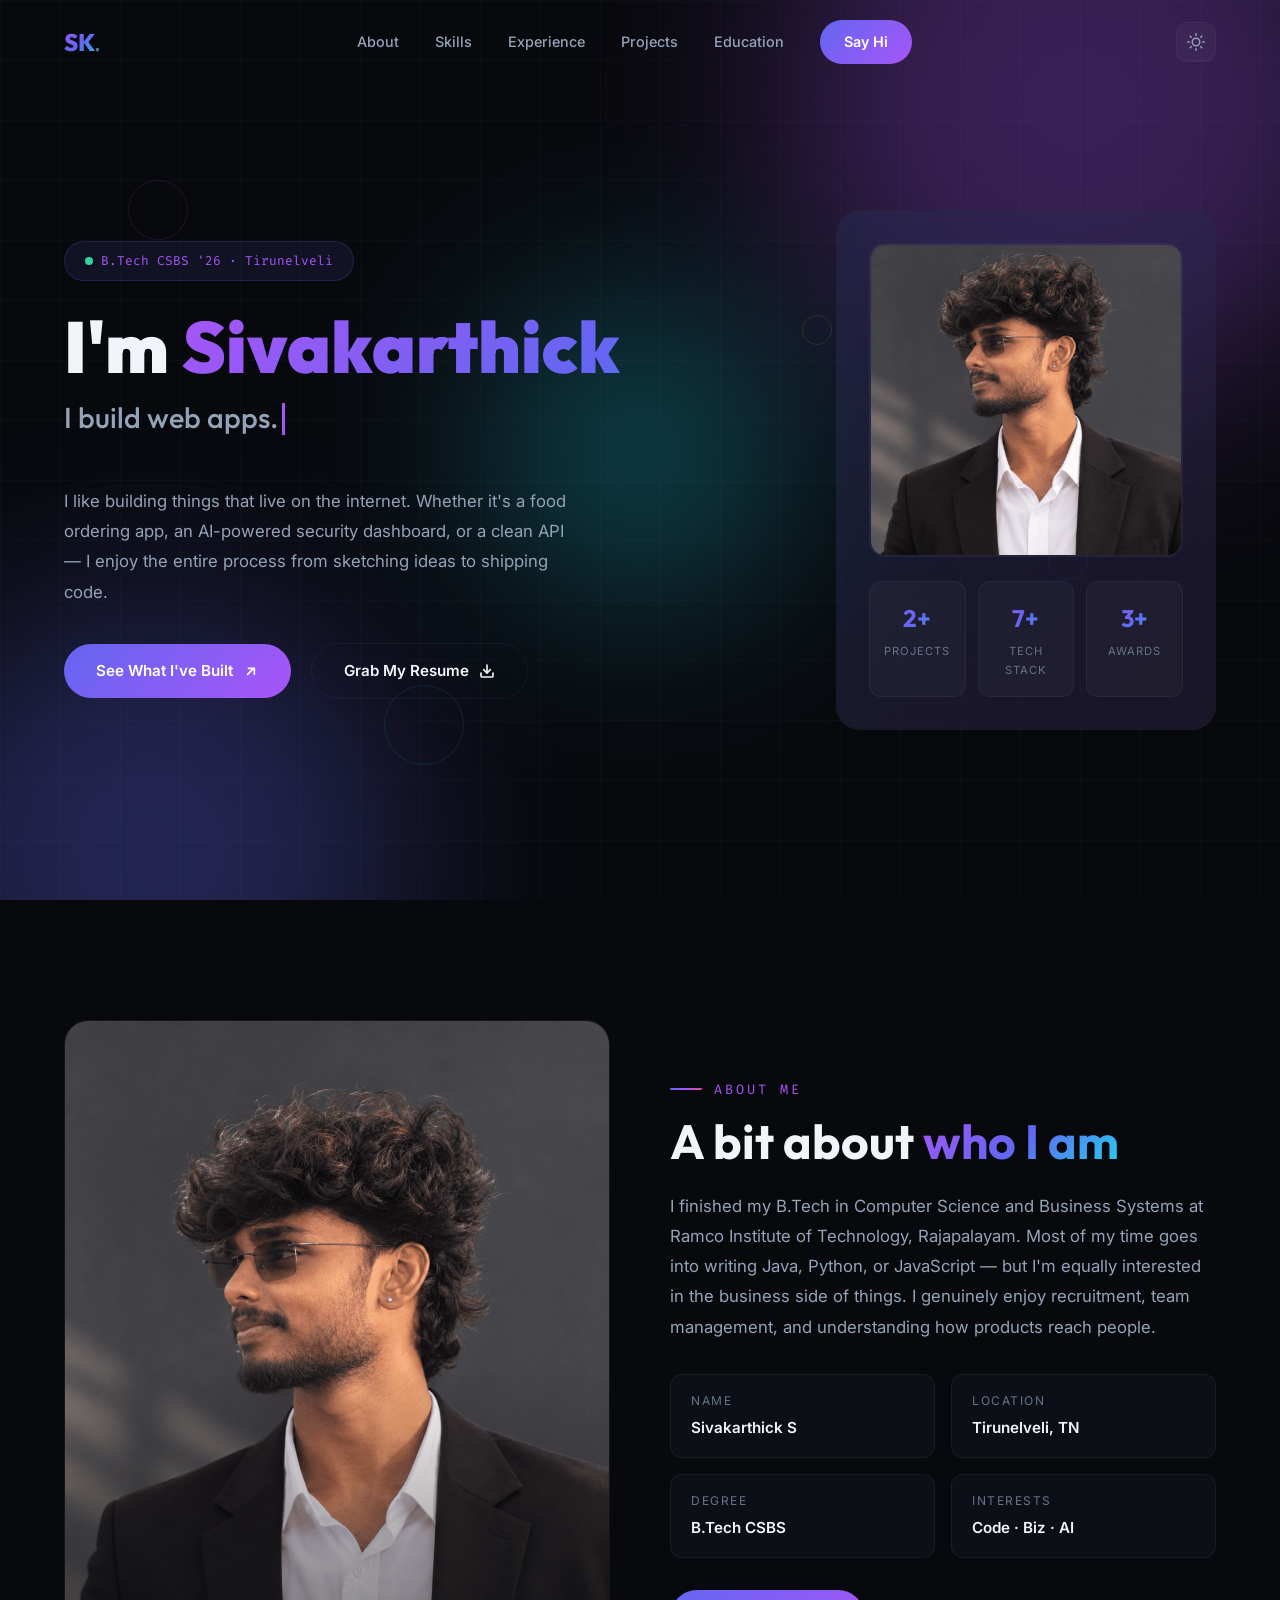
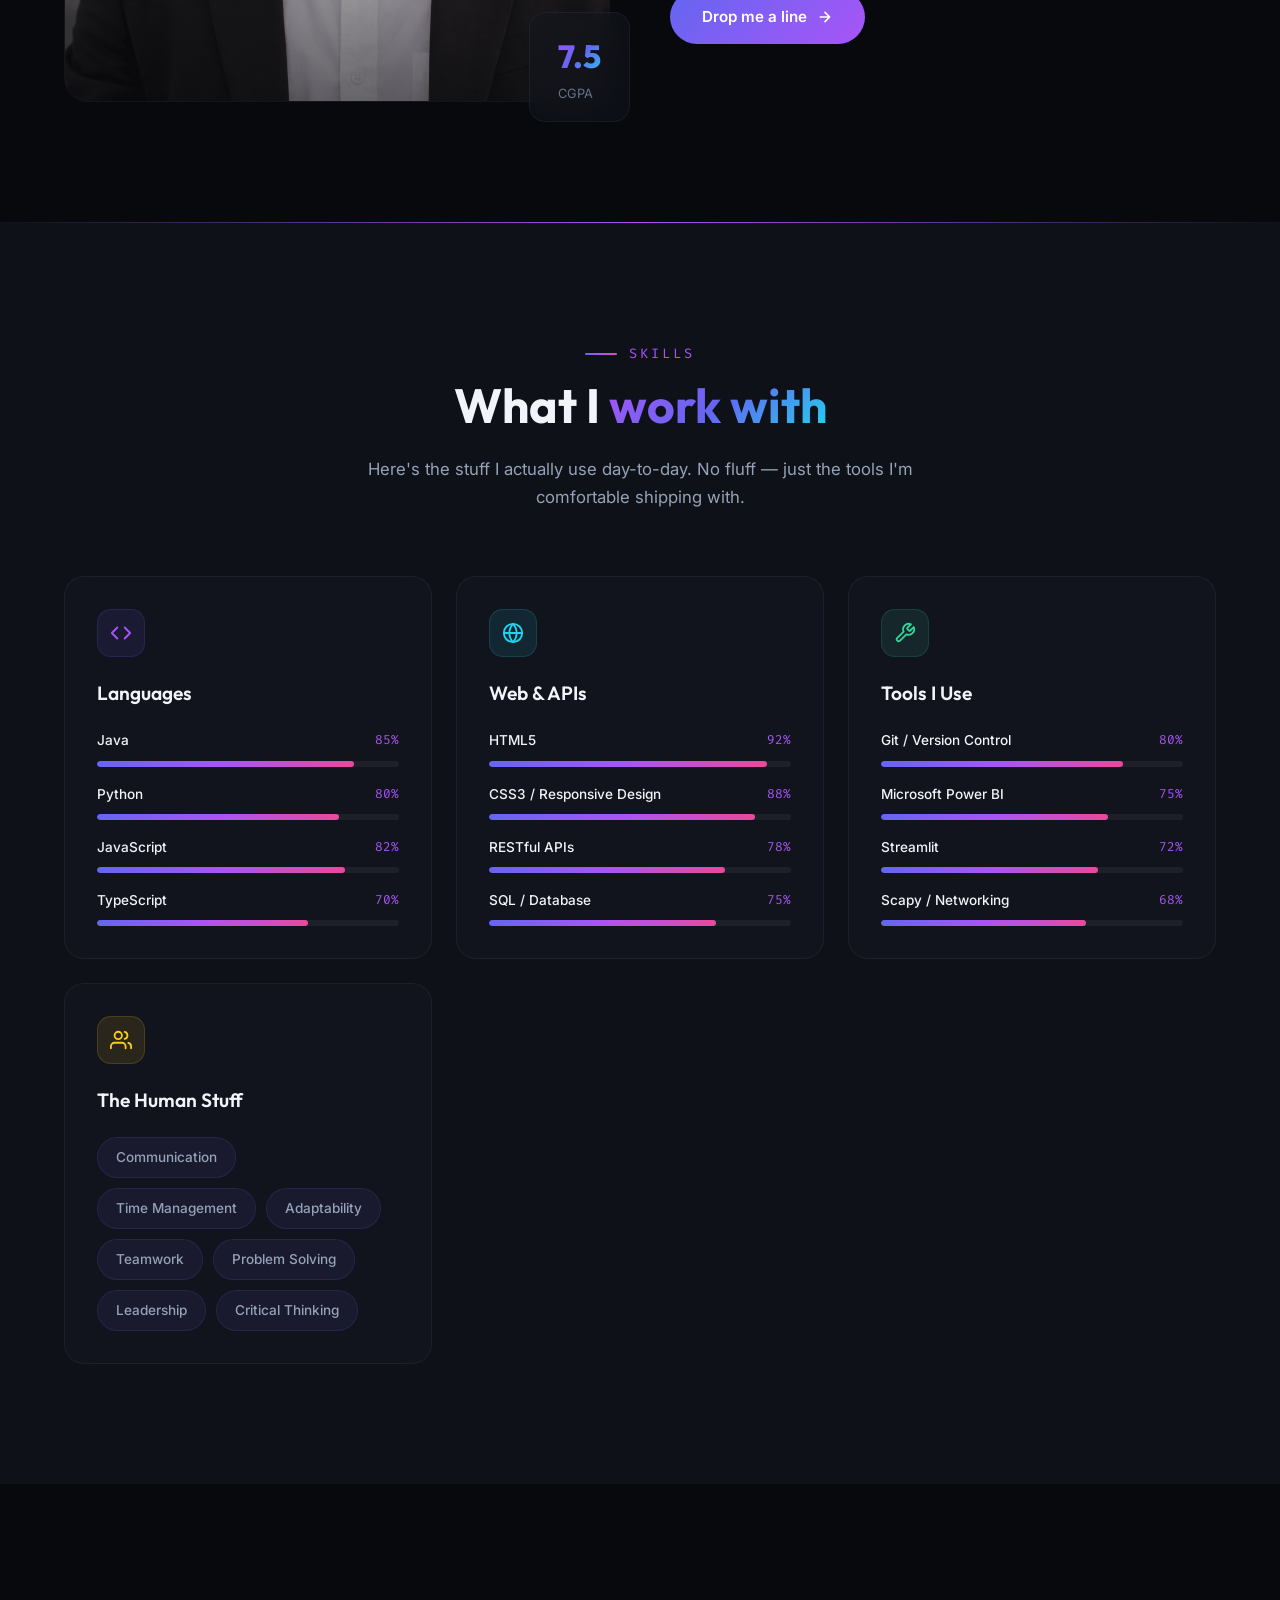
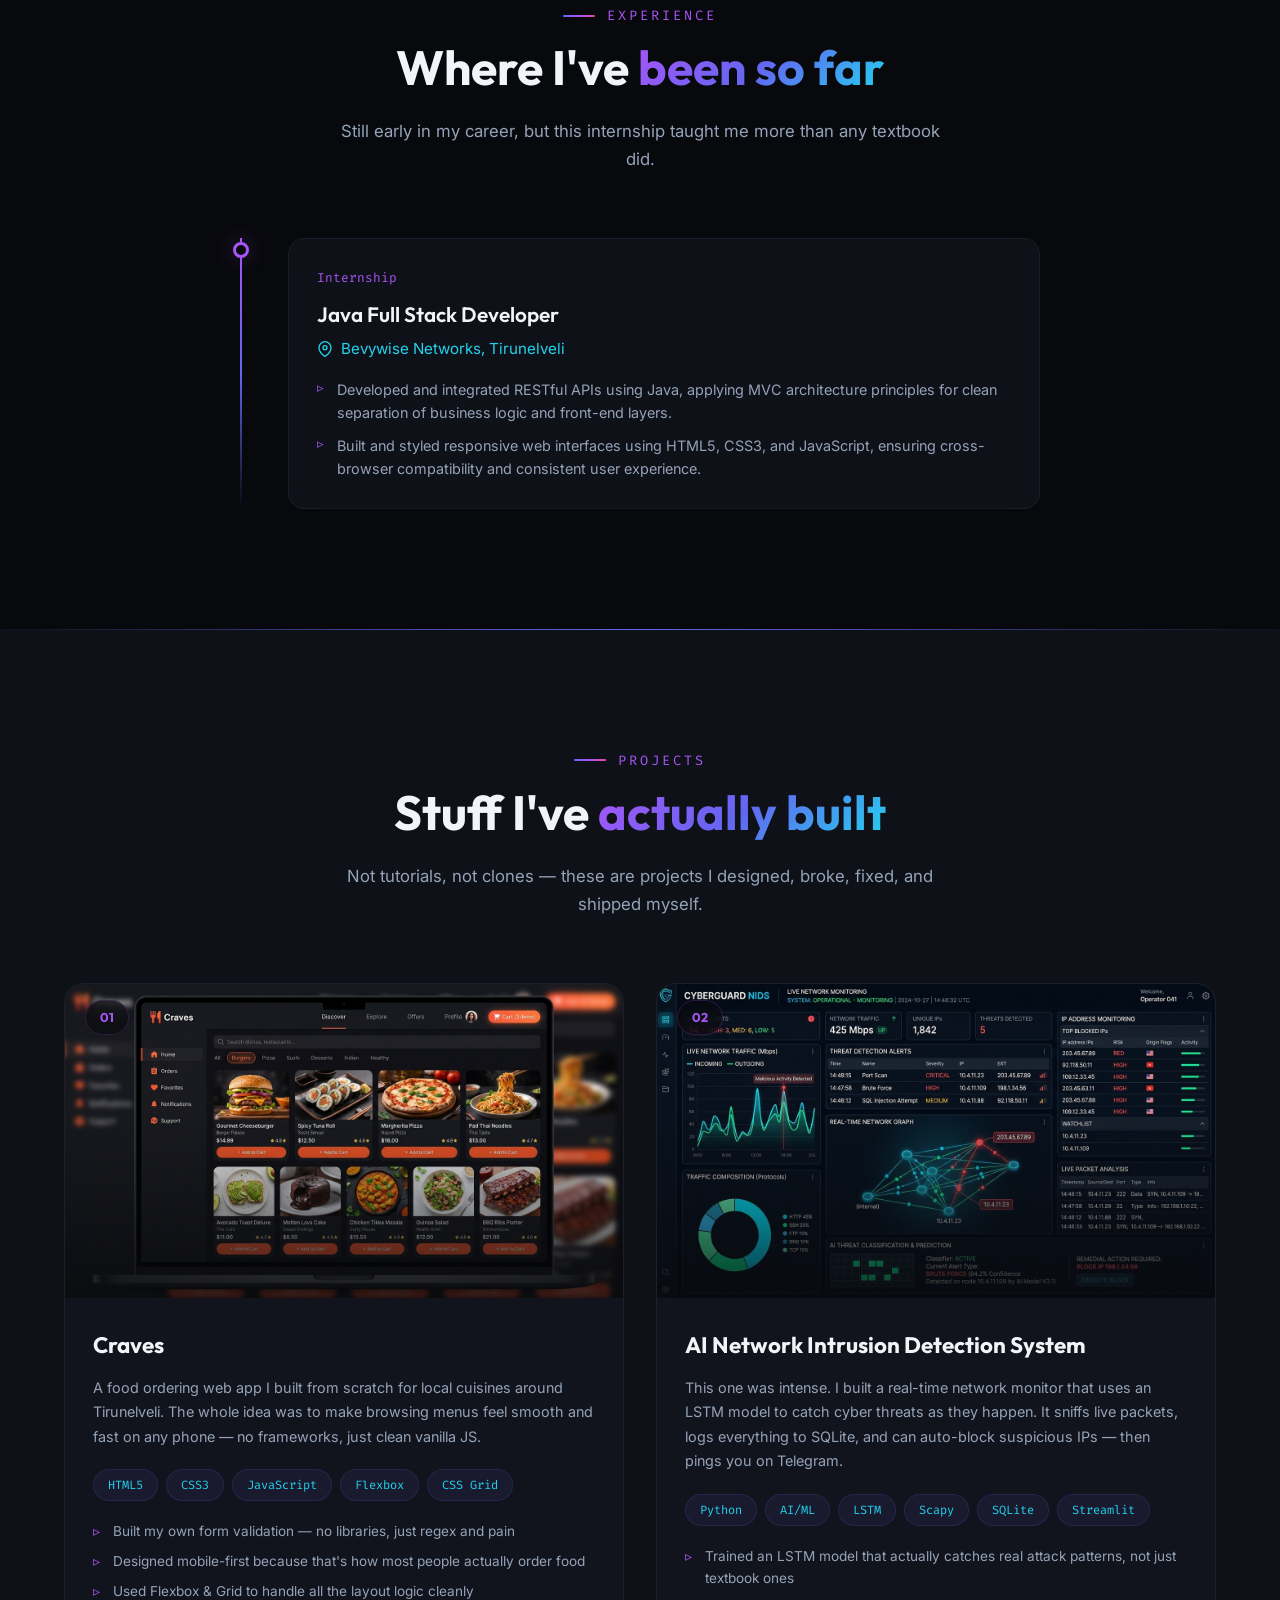
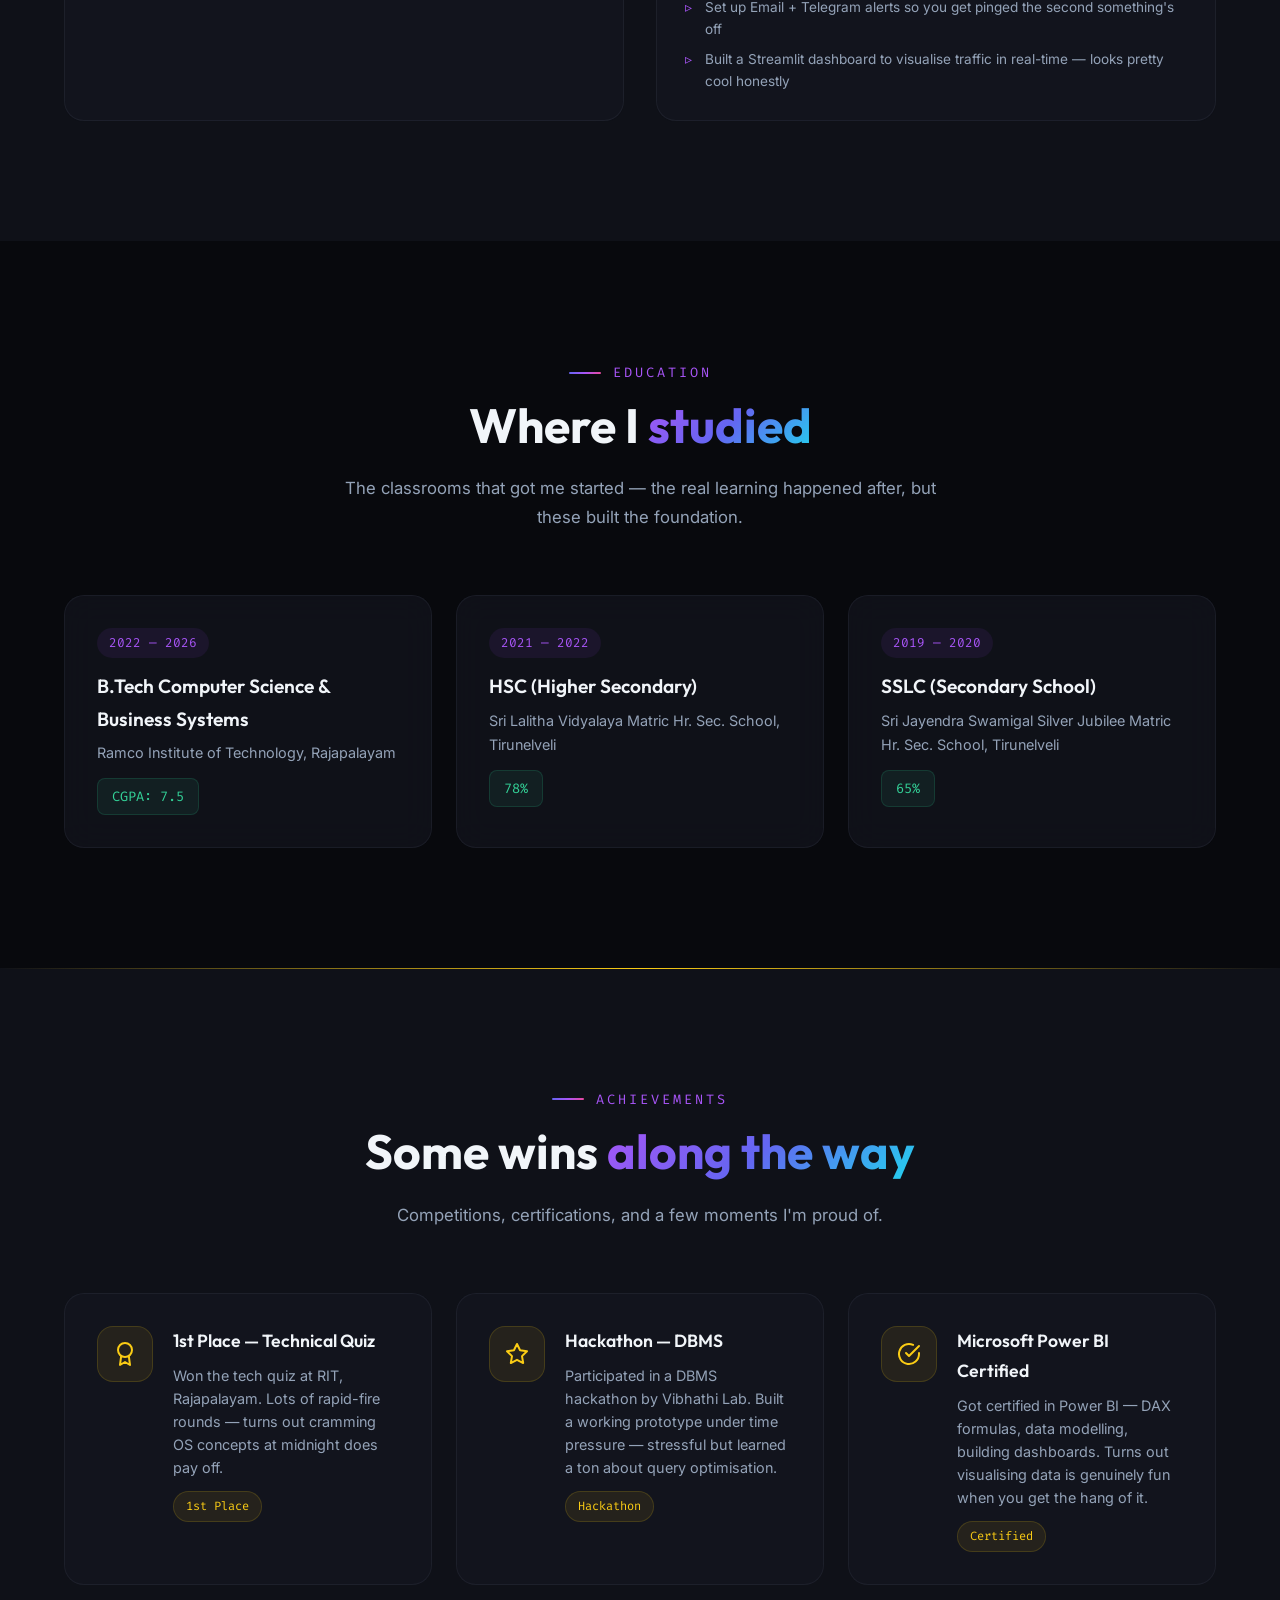
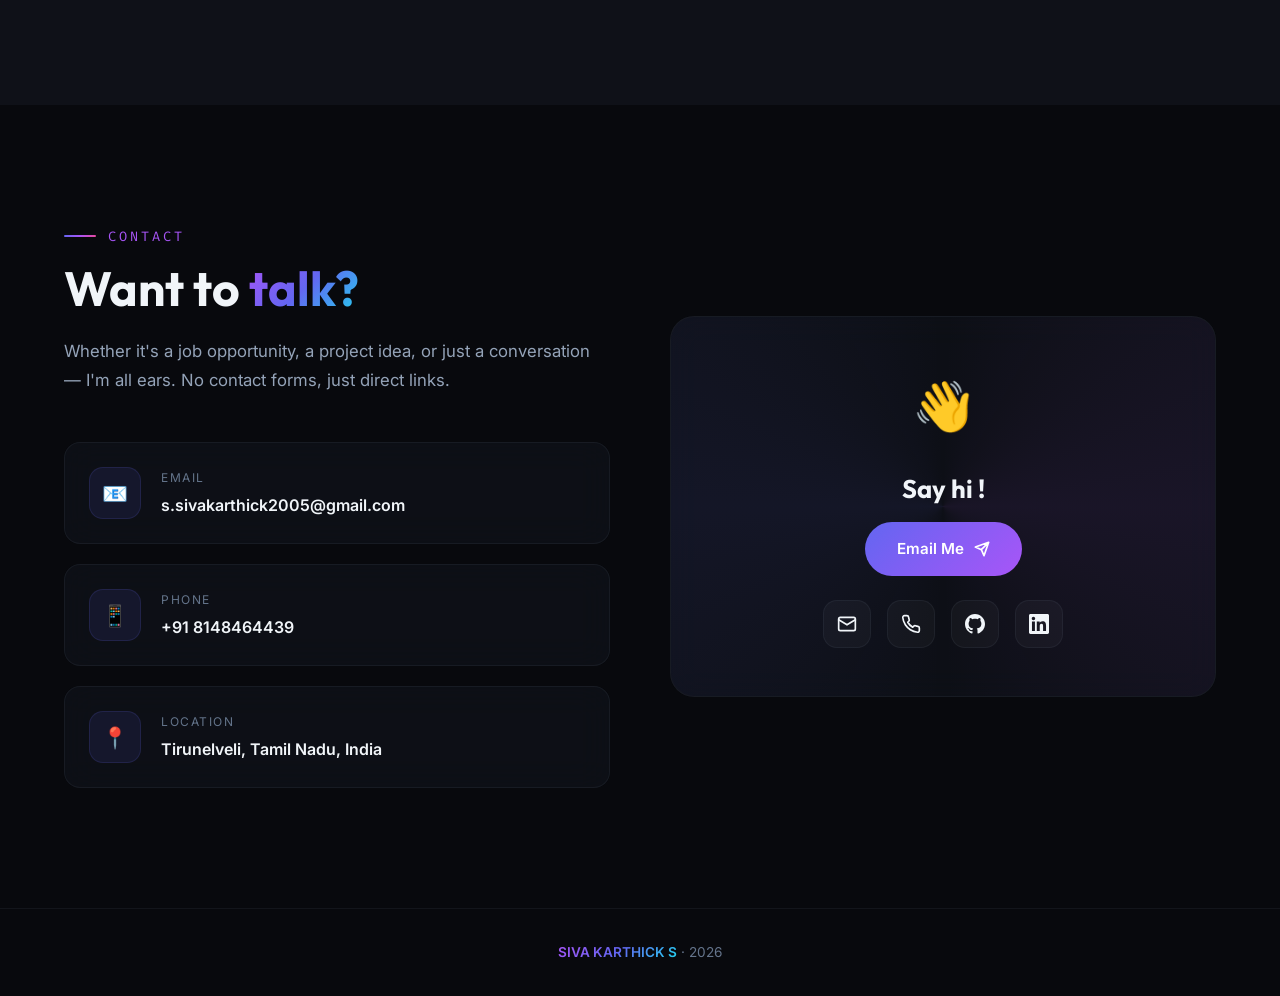
==== commit e36ebb4c: "fix: update profile image reference from .jpg to .png" ====
--- a/index.html
+++ b/index.html
@@ -1,33 +1,41 @@
 <!DOCTYPE html>
 <html lang="en">
+
 <head>
   <meta charset="UTF-8" />
   <meta name="viewport" content="width=device-width, initial-scale=1.0" />
   <title>Sivakarthick S — Developer &amp; Designer Portfolio</title>
-  <meta name="description" content="Portfolio of Sivakarthick S — a creative developer and designer specialising in full-stack web development, AI/ML, and crafting stunning digital experiences." />
+  <meta name="description"
+    content="Portfolio of Sivakarthick S — a creative developer and designer specialising in full-stack web development, AI/ML, and crafting stunning digital experiences." />
   <meta name="author" content="Sivakarthick S" />
-  <meta name="keywords" content="developer, designer, portfolio, web development, full stack, Java, Python, JavaScript" />
+  <meta name="keywords"
+    content="developer, designer, portfolio, web development, full stack, Java, Python, JavaScript" />
 
   <!-- Open Graph -->
   <meta property="og:title" content="Sivakarthick S — Developer & Designer" />
-  <meta property="og:description" content="I build web apps, tinker with AI, and design clean UIs. Check out my work." />
+  <meta property="og:description"
+    content="I build web apps, tinker with AI, and design clean UIs. Check out my work." />
   <meta property="og:type" content="website" />
-  <meta property="og:image" content="assets/profile.jpg" />
+  <meta property="og:image" content="assets/profile.png" />
   <meta name="twitter:card" content="summary_large_image" />
 
   <!-- Favicon -->
-  <link rel="icon" href="data:image/svg+xml,<svg xmlns='http://www.w3.org/2000/svg' viewBox='0 0 100 100'><text y='0.9em' font-size='90'>⚡</text></svg>" />
+  <link rel="icon"
+    href="data:image/svg+xml,<svg xmlns='http://www.w3.org/2000/svg' viewBox='0 0 100 100'><text y='0.9em' font-size='90'>⚡</text></svg>" />
 
   <!-- Stylesheets -->
   <link rel="stylesheet" href="style.css" />
 </head>
+
 <body>
 
   <!-- ====== PRELOADER ====== -->
   <div class="preloader" id="preloader">
     <div class="preloader-inner">
       <div class="preloader-logo">SK<span>.</span></div>
-      <div class="preloader-bar"><div class="preloader-bar-fill"></div></div>
+      <div class="preloader-bar">
+        <div class="preloader-bar-fill"></div>
+      </div>
     </div>
   </div>
 
@@ -48,8 +56,22 @@
       </div>
       <!-- Theme Toggle -->
       <button class="theme-toggle" id="themeToggle" aria-label="Toggle theme">
-        <svg class="icon-sun" width="18" height="18" viewBox="0 0 24 24" fill="none" stroke="currentColor" stroke-width="2" stroke-linecap="round" stroke-linejoin="round"><circle cx="12" cy="12" r="5"/><line x1="12" y1="1" x2="12" y2="3"/><line x1="12" y1="21" x2="12" y2="23"/><line x1="4.22" y1="4.22" x2="5.64" y2="5.64"/><line x1="18.36" y1="18.36" x2="19.78" y2="19.78"/><line x1="1" y1="12" x2="3" y2="12"/><line x1="21" y1="12" x2="23" y2="12"/><line x1="4.22" y1="19.78" x2="5.64" y2="18.36"/><line x1="18.36" y1="5.64" x2="19.78" y2="4.22"/></svg>
-        <svg class="icon-moon" width="18" height="18" viewBox="0 0 24 24" fill="none" stroke="currentColor" stroke-width="2" stroke-linecap="round" stroke-linejoin="round"><path d="M21 12.79A9 9 0 1 1 11.21 3 7 7 0 0 0 21 12.79z"/></svg>
+        <svg class="icon-sun" width="18" height="18" viewBox="0 0 24 24" fill="none" stroke="currentColor"
+          stroke-width="2" stroke-linecap="round" stroke-linejoin="round">
+          <circle cx="12" cy="12" r="5" />
+          <line x1="12" y1="1" x2="12" y2="3" />
+          <line x1="12" y1="21" x2="12" y2="23" />
+          <line x1="4.22" y1="4.22" x2="5.64" y2="5.64" />
+          <line x1="18.36" y1="18.36" x2="19.78" y2="19.78" />
+          <line x1="1" y1="12" x2="3" y2="12" />
+          <line x1="21" y1="12" x2="23" y2="12" />
+          <line x1="4.22" y1="19.78" x2="5.64" y2="18.36" />
+          <line x1="18.36" y1="5.64" x2="19.78" y2="4.22" />
+        </svg>
+        <svg class="icon-moon" width="18" height="18" viewBox="0 0 24 24" fill="none" stroke="currentColor"
+          stroke-width="2" stroke-linecap="round" stroke-linejoin="round">
+          <path d="M21 12.79A9 9 0 1 1 11.21 3 7 7 0 0 0 21 12.79z" />
+        </svg>
       </button>
       <button class="nav-toggle" id="navToggle" aria-label="Toggle navigation">
         <span></span><span></span><span></span>
@@ -97,11 +119,19 @@
         <div class="hero-actions">
           <a href="#projects" class="btn-primary">
             <span>See What I've Built</span>
-            <svg width="16" height="16" viewBox="0 0 24 24" fill="none" stroke="currentColor" stroke-width="2.5" stroke-linecap="round" stroke-linejoin="round"><path d="M7 17l9.2-9.2M17 17V8H8"/></svg>
+            <svg width="16" height="16" viewBox="0 0 24 24" fill="none" stroke="currentColor" stroke-width="2.5"
+              stroke-linecap="round" stroke-linejoin="round">
+              <path d="M7 17l9.2-9.2M17 17V8H8" />
+            </svg>
           </a>
           <a href="assets/Sivakarthick_Resume.pdf" download class="btn-secondary">
             <span>Grab My Resume</span>
-            <svg width="16" height="16" viewBox="0 0 24 24" fill="none" stroke="currentColor" stroke-width="2.5" stroke-linecap="round" stroke-linejoin="round"><path d="M21 15v4a2 2 0 0 1-2 2H5a2 2 0 0 1-2-2v-4"/><polyline points="7 10 12 15 17 10"/><line x1="12" y1="15" x2="12" y2="3"/></svg>
+            <svg width="16" height="16" viewBox="0 0 24 24" fill="none" stroke="currentColor" stroke-width="2.5"
+              stroke-linecap="round" stroke-linejoin="round">
+              <path d="M21 15v4a2 2 0 0 1-2 2H5a2 2 0 0 1-2-2v-4" />
+              <polyline points="7 10 12 15 17 10" />
+              <line x1="12" y1="15" x2="12" y2="3" />
+            </svg>
           </a>
         </div>
       </div>
@@ -109,7 +139,7 @@
       <div class="hero-visual">
         <div class="hero-card">
           <div class="hero-card-content">
-            <img src="assets/profile.jpg" alt="Sivakarthick S" class="profile-img" />
+            <img src="assets/profile.png" alt="Sivakarthick S" class="profile-img" />
             <div class="hero-stats">
               <div class="stat-item">
                 <div class="stat-number" data-count="2">0</div>
@@ -136,7 +166,7 @@
       <div class="about-grid">
         <div class="about-image-wrapper reveal">
           <div class="about-image-frame">
-            <img src="assets/profile.jpg" alt="Sivakarthick S" />
+            <img src="assets/profile.png" alt="Sivakarthick S" />
           </div>
           <div class="about-floating-badge">
             <div class="badge-number">7.5</div>
@@ -153,10 +183,11 @@
           </div>
 
           <p class="about-text reveal reveal-delay-1">
-            I'm currently finishing my B.Tech in CS &amp; Business Systems at Ramco Institute of Technology, Rajapalayam.
+            I finished my B.Tech in Computer Science and Business Systems at Ramco Institute of Technology,
+            Rajapalayam.
             Most of my time goes into writing Java, Python, or JavaScript — but I'm equally interested in the
             business side of things. I genuinely enjoy recruitment, team management, and understanding how
-            products reach people. It's a weird combo, but it works for me.
+            products reach people.
           </p>
 
           <div class="about-info-grid reveal reveal-delay-2">
@@ -181,7 +212,10 @@
           <div class="reveal reveal-delay-3">
             <a href="#contact" class="btn-primary">
               <span>Drop me a line</span>
-              <svg width="16" height="16" viewBox="0 0 24 24" fill="none" stroke="currentColor" stroke-width="2.5" stroke-linecap="round" stroke-linejoin="round"><path d="M5 12h14M12 5l7 7-7 7"/></svg>
+              <svg width="16" height="16" viewBox="0 0 24 24" fill="none" stroke="currentColor" stroke-width="2.5"
+                stroke-linecap="round" stroke-linejoin="round">
+                <path d="M5 12h14M12 5l7 7-7 7" />
+              </svg>
             </a>
           </div>
         </div>
@@ -205,7 +239,11 @@
       <div class="skills-grid">
         <!-- Languages -->
         <div class="skill-category reveal reveal-delay-1">
-          <div class="skill-category-icon"><svg width="22" height="22" viewBox="0 0 24 24" fill="none" stroke="var(--accent-purple)" stroke-width="2" stroke-linecap="round" stroke-linejoin="round"><polyline points="16 18 22 12 16 6"/><polyline points="8 6 2 12 8 18"/></svg></div>
+          <div class="skill-category-icon"><svg width="22" height="22" viewBox="0 0 24 24" fill="none"
+              stroke="var(--accent-purple)" stroke-width="2" stroke-linecap="round" stroke-linejoin="round">
+              <polyline points="16 18 22 12 16 6" />
+              <polyline points="8 6 2 12 8 18" />
+            </svg></div>
           <div class="skill-category-title">Languages</div>
           <div class="skill-bar-wrapper">
             <div class="skill-bar-header">
@@ -247,7 +285,12 @@
 
         <!-- Web Technologies -->
         <div class="skill-category reveal reveal-delay-2">
-          <div class="skill-category-icon"><svg width="22" height="22" viewBox="0 0 24 24" fill="none" stroke="var(--accent-cyan)" stroke-width="2" stroke-linecap="round" stroke-linejoin="round"><circle cx="12" cy="12" r="10"/><line x1="2" y1="12" x2="22" y2="12"/><path d="M12 2a15.3 15.3 0 0 1 4 10 15.3 15.3 0 0 1-4 10 15.3 15.3 0 0 1-4-10 15.3 15.3 0 0 1 4-10z"/></svg></div>
+          <div class="skill-category-icon"><svg width="22" height="22" viewBox="0 0 24 24" fill="none"
+              stroke="var(--accent-cyan)" stroke-width="2" stroke-linecap="round" stroke-linejoin="round">
+              <circle cx="12" cy="12" r="10" />
+              <line x1="2" y1="12" x2="22" y2="12" />
+              <path d="M12 2a15.3 15.3 0 0 1 4 10 15.3 15.3 0 0 1-4 10 15.3 15.3 0 0 1-4-10 15.3 15.3 0 0 1 4-10z" />
+            </svg></div>
           <div class="skill-category-title">Web &amp; APIs</div>
           <div class="skill-bar-wrapper">
             <div class="skill-bar-header">
@@ -289,7 +332,11 @@
 
         <!-- Tools & Others -->
         <div class="skill-category reveal reveal-delay-3">
-          <div class="skill-category-icon"><svg width="22" height="22" viewBox="0 0 24 24" fill="none" stroke="var(--accent-emerald)" stroke-width="2" stroke-linecap="round" stroke-linejoin="round"><path d="M14.7 6.3a1 1 0 0 0 0 1.4l1.6 1.6a1 1 0 0 0 1.4 0l3.77-3.77a6 6 0 0 1-7.94 7.94l-6.91 6.91a2.12 2.12 0 0 1-3-3l6.91-6.91a6 6 0 0 1 7.94-7.94l-3.76 3.76z"/></svg></div>
+          <div class="skill-category-icon"><svg width="22" height="22" viewBox="0 0 24 24" fill="none"
+              stroke="var(--accent-emerald)" stroke-width="2" stroke-linecap="round" stroke-linejoin="round">
+              <path
+                d="M14.7 6.3a1 1 0 0 0 0 1.4l1.6 1.6a1 1 0 0 0 1.4 0l3.77-3.77a6 6 0 0 1-7.94 7.94l-6.91 6.91a2.12 2.12 0 0 1-3-3l6.91-6.91a6 6 0 0 1 7.94-7.94l-3.76 3.76z" />
+            </svg></div>
           <div class="skill-category-title">Tools I Use</div>
           <div class="skill-bar-wrapper">
             <div class="skill-bar-header">
@@ -331,7 +378,13 @@
 
         <!-- Soft Skills -->
         <div class="skill-category reveal reveal-delay-4">
-          <div class="skill-category-icon"><svg width="22" height="22" viewBox="0 0 24 24" fill="none" stroke="var(--accent-gold)" stroke-width="2" stroke-linecap="round" stroke-linejoin="round"><path d="M17 21v-2a4 4 0 0 0-4-4H5a4 4 0 0 0-4 4v2"/><circle cx="9" cy="7" r="4"/><path d="M23 21v-2a4 4 0 0 0-3-3.87"/><path d="M16 3.13a4 4 0 0 1 0 7.75"/></svg></div>
+          <div class="skill-category-icon"><svg width="22" height="22" viewBox="0 0 24 24" fill="none"
+              stroke="var(--accent-gold)" stroke-width="2" stroke-linecap="round" stroke-linejoin="round">
+              <path d="M17 21v-2a4 4 0 0 0-4-4H5a4 4 0 0 0-4 4v2" />
+              <circle cx="9" cy="7" r="4" />
+              <path d="M23 21v-2a4 4 0 0 0-3-3.87" />
+              <path d="M16 3.13a4 4 0 0 1 0 7.75" />
+            </svg></div>
           <div class="skill-category-title">The Human Stuff</div>
           <div class="skill-tags">
             <span class="skill-tag">Communication</span>
@@ -367,12 +420,18 @@
             <div class="timeline-date">Internship</div>
             <h3 class="timeline-title">Java Full Stack Developer</h3>
             <div class="timeline-company">
-              <svg width="16" height="16" viewBox="0 0 24 24" fill="none" stroke="currentColor" stroke-width="2" stroke-linecap="round" stroke-linejoin="round"><path d="M21 10c0 7-9 13-9 13s-9-6-9-13a9 9 0 0 1 18 0z"/><circle cx="12" cy="10" r="3"/></svg>
+              <svg width="16" height="16" viewBox="0 0 24 24" fill="none" stroke="currentColor" stroke-width="2"
+                stroke-linecap="round" stroke-linejoin="round">
+                <path d="M21 10c0 7-9 13-9 13s-9-6-9-13a9 9 0 0 1 18 0z" />
+                <circle cx="12" cy="10" r="3" />
+              </svg>
               Bevywise Networks, Tirunelveli
             </div>
             <ul class="timeline-points">
-              <li>Developed and integrated RESTful APIs using Java, applying MVC architecture principles for clean separation of business logic and front-end layers.</li>
-              <li>Built and styled responsive web interfaces using HTML5, CSS3, and JavaScript, ensuring cross-browser compatibility and consistent user experience.</li>
+              <li>Developed and integrated RESTful APIs using Java, applying MVC architecture principles for clean
+                separation of business logic and front-end layers.</li>
+              <li>Built and styled responsive web interfaces using HTML5, CSS3, and JavaScript, ensuring cross-browser
+                compatibility and consistent user experience.</li>
             </ul>
           </div>
         </div>
@@ -509,33 +568,48 @@
 
       <div class="achievements-grid">
         <div class="achievement-card reveal reveal-delay-1">
-          <div class="achievement-icon"><svg width="24" height="24" viewBox="0 0 24 24" fill="none" stroke="var(--accent-gold)" stroke-width="2" stroke-linecap="round" stroke-linejoin="round"><circle cx="12" cy="8" r="7"/><polyline points="8.21 13.89 7 23 12 20 17 23 15.79 13.88"/></svg></div>
+          <div class="achievement-icon"><svg width="24" height="24" viewBox="0 0 24 24" fill="none"
+              stroke="var(--accent-gold)" stroke-width="2" stroke-linecap="round" stroke-linejoin="round">
+              <circle cx="12" cy="8" r="7" />
+              <polyline points="8.21 13.89 7 23 12 20 17 23 15.79 13.88" />
+            </svg></div>
           <div>
             <h3 class="achievement-title">1st Place — Technical Quiz</h3>
             <p class="achievement-description">
-              Won the tech quiz at RIT, Rajapalayam. Lots of rapid-fire rounds — turns out cramming OS concepts at midnight does pay off.
+              Won the tech quiz at RIT, Rajapalayam. Lots of rapid-fire rounds — turns out cramming OS concepts at
+              midnight does pay off.
             </p>
             <span class="achievement-badge">1st Place</span>
           </div>
         </div>
 
         <div class="achievement-card reveal reveal-delay-2">
-          <div class="achievement-icon"><svg width="24" height="24" viewBox="0 0 24 24" fill="none" stroke="var(--accent-gold)" stroke-width="2" stroke-linecap="round" stroke-linejoin="round"><polygon points="12 2 15.09 8.26 22 9.27 17 14.14 18.18 21.02 12 17.77 5.82 21.02 7 14.14 2 9.27 8.91 8.26 12 2"/></svg></div>
+          <div class="achievement-icon"><svg width="24" height="24" viewBox="0 0 24 24" fill="none"
+              stroke="var(--accent-gold)" stroke-width="2" stroke-linecap="round" stroke-linejoin="round">
+              <polygon
+                points="12 2 15.09 8.26 22 9.27 17 14.14 18.18 21.02 12 17.77 5.82 21.02 7 14.14 2 9.27 8.91 8.26 12 2" />
+            </svg></div>
           <div>
             <h3 class="achievement-title">Hackathon — DBMS</h3>
             <p class="achievement-description">
-              Participated in a DBMS hackathon by Vibhathi Lab. Built a working prototype under time pressure — stressful but learned a ton about query optimisation.
+              Participated in a DBMS hackathon by Vibhathi Lab. Built a working prototype under time pressure —
+              stressful but learned a ton about query optimisation.
             </p>
             <span class="achievement-badge">Hackathon</span>
           </div>
         </div>
 
         <div class="achievement-card reveal reveal-delay-3">
-          <div class="achievement-icon"><svg width="24" height="24" viewBox="0 0 24 24" fill="none" stroke="var(--accent-gold)" stroke-width="2" stroke-linecap="round" stroke-linejoin="round"><path d="M22 11.08V12a10 10 0 1 1-5.93-9.14"/><polyline points="22 4 12 14.01 9 11.01"/></svg></div>
+          <div class="achievement-icon"><svg width="24" height="24" viewBox="0 0 24 24" fill="none"
+              stroke="var(--accent-gold)" stroke-width="2" stroke-linecap="round" stroke-linejoin="round">
+              <path d="M22 11.08V12a10 10 0 1 1-5.93-9.14" />
+              <polyline points="22 4 12 14.01 9 11.01" />
+            </svg></div>
           <div>
             <h3 class="achievement-title">Microsoft Power BI Certified</h3>
             <p class="achievement-description">
-              Got certified in Power BI — DAX formulas, data modelling, building dashboards. Turns out visualising data is genuinely fun when you get the hang of it.
+              Got certified in Power BI — DAX formulas, data modelling, building dashboards. Turns out visualising data
+              is genuinely fun when you get the hang of it.
             </p>
             <span class="achievement-badge">Certified</span>
           </div>
@@ -555,7 +629,8 @@
               Want to <span class="gradient-text">talk?</span>
             </h2>
             <p class="section-subtitle">
-              Whether it's a job opportunity, a project idea, or just a conversation — I'm all ears. No contact forms, just direct links.
+              Whether it's a job opportunity, a project idea, or just a conversation — I'm all ears. No contact forms,
+              just direct links.
             </p>
           </div>
 
@@ -589,25 +664,43 @@
         <div class="contact-cta reveal reveal-delay-2">
           <div class="contact-cta-content">
             <span class="contact-cta-emoji">👋</span>
-            <h3>I don't bite, say hi</h3>
-            <p>Seriously — even if it's just to swap notes on a project or argue about tabs vs spaces. Hit me up.</p>
+            <h3>Say hi !</h3>
             <a href="mailto:s.sivakarthick2005@gmail.com" class="btn-primary">
               <span>Email Me</span>
-              <svg width="16" height="16" viewBox="0 0 24 24" fill="none" stroke="currentColor" stroke-width="2.5" stroke-linecap="round" stroke-linejoin="round"><path d="M22 2L11 13M22 2l-7 20-4-9-9-4 20-7z"/></svg>
+              <svg width="16" height="16" viewBox="0 0 24 24" fill="none" stroke="currentColor" stroke-width="2.5"
+                stroke-linecap="round" stroke-linejoin="round">
+                <path d="M22 2L11 13M22 2l-7 20-4-9-9-4 20-7z" />
+              </svg>
             </a>
 
             <div class="contact-socials">
               <a href="mailto:s.sivakarthick2005@gmail.com" class="social-link" aria-label="Email" title="Email">
-                <svg width="20" height="20" viewBox="0 0 24 24" fill="none" stroke="currentColor" stroke-width="2" stroke-linecap="round" stroke-linejoin="round"><rect x="2" y="4" width="20" height="16" rx="2"/><path d="M22 7l-10 6L2 7"/></svg>
+                <svg width="20" height="20" viewBox="0 0 24 24" fill="none" stroke="currentColor" stroke-width="2"
+                  stroke-linecap="round" stroke-linejoin="round">
+                  <rect x="2" y="4" width="20" height="16" rx="2" />
+                  <path d="M22 7l-10 6L2 7" />
+                </svg>
               </a>
               <a href="tel:+918148464439" class="social-link" aria-label="Phone" title="Phone">
-                <svg width="20" height="20" viewBox="0 0 24 24" fill="none" stroke="currentColor" stroke-width="2" stroke-linecap="round" stroke-linejoin="round"><path d="M22 16.92v3a2 2 0 01-2.18 2 19.79 19.79 0 01-8.63-3.07 19.5 19.5 0 01-6-6 19.79 19.79 0 01-3.07-8.67A2 2 0 014.11 2h3a2 2 0 012 1.72c.127.96.361 1.903.7 2.81a2 2 0 01-.45 2.11L8.09 9.91a16 16 0 006 6l1.27-1.27a2 2 0 012.11-.45c.907.339 1.85.573 2.81.7A2 2 0 0122 16.92z"/></svg>
+                <svg width="20" height="20" viewBox="0 0 24 24" fill="none" stroke="currentColor" stroke-width="2"
+                  stroke-linecap="round" stroke-linejoin="round">
+                  <path
+                    d="M22 16.92v3a2 2 0 01-2.18 2 19.79 19.79 0 01-8.63-3.07 19.5 19.5 0 01-6-6 19.79 19.79 0 01-3.07-8.67A2 2 0 014.11 2h3a2 2 0 012 1.72c.127.96.361 1.903.7 2.81a2 2 0 01-.45 2.11L8.09 9.91a16 16 0 006 6l1.27-1.27a2 2 0 012.11-.45c.907.339 1.85.573 2.81.7A2 2 0 0122 16.92z" />
+                </svg>
               </a>
-              <a href="https://github.com/" class="social-link" aria-label="GitHub" title="GitHub" target="_blank" rel="noopener">
-                <svg width="20" height="20" viewBox="0 0 24 24" fill="currentColor"><path d="M12 0c-6.626 0-12 5.373-12 12 0 5.302 3.438 9.8 8.207 11.387.599.111.793-.261.793-.577v-2.234c-3.338.726-4.033-1.416-4.033-1.416-.546-1.387-1.333-1.756-1.333-1.756-1.089-.745.083-.729.083-.729 1.205.084 1.839 1.237 1.839 1.237 1.07 1.834 2.807 1.304 3.492.997.107-.775.418-1.305.762-1.604-2.665-.305-5.467-1.334-5.467-5.931 0-1.311.469-2.381 1.236-3.221-.124-.303-.535-1.524.117-3.176 0 0 1.008-.322 3.301 1.23.957-.266 1.983-.399 3.003-.404 1.02.005 2.047.138 3.006.404 2.291-1.552 3.297-1.23 3.297-1.23.653 1.653.242 2.874.118 3.176.77.84 1.235 1.911 1.235 3.221 0 4.609-2.807 5.624-5.479 5.921.43.372.823 1.102.823 2.222v3.293c0 .319.192.694.801.576 4.765-1.589 8.199-6.086 8.199-11.386 0-6.627-5.373-12-12-12z"/></svg>
+              <a href="https://github.com/" class="social-link" aria-label="GitHub" title="GitHub" target="_blank"
+                rel="noopener">
+                <svg width="20" height="20" viewBox="0 0 24 24" fill="currentColor">
+                  <path
+                    d="M12 0c-6.626 0-12 5.373-12 12 0 5.302 3.438 9.8 8.207 11.387.599.111.793-.261.793-.577v-2.234c-3.338.726-4.033-1.416-4.033-1.416-.546-1.387-1.333-1.756-1.333-1.756-1.089-.745.083-.729.083-.729 1.205.084 1.839 1.237 1.839 1.237 1.07 1.834 2.807 1.304 3.492.997.107-.775.418-1.305.762-1.604-2.665-.305-5.467-1.334-5.467-5.931 0-1.311.469-2.381 1.236-3.221-.124-.303-.535-1.524.117-3.176 0 0 1.008-.322 3.301 1.23.957-.266 1.983-.399 3.003-.404 1.02.005 2.047.138 3.006.404 2.291-1.552 3.297-1.23 3.297-1.23.653 1.653.242 2.874.118 3.176.77.84 1.235 1.911 1.235 3.221 0 4.609-2.807 5.624-5.479 5.921.43.372.823 1.102.823 2.222v3.293c0 .319.192.694.801.576 4.765-1.589 8.199-6.086 8.199-11.386 0-6.627-5.373-12-12-12z" />
+                </svg>
               </a>
-              <a href="https://linkedin.com/" class="social-link" aria-label="LinkedIn" title="LinkedIn" target="_blank" rel="noopener">
-                <svg width="20" height="20" viewBox="0 0 24 24" fill="currentColor"><path d="M20.447 20.452h-3.554v-5.569c0-1.328-.027-3.037-1.852-3.037-1.853 0-2.136 1.445-2.136 2.939v5.667H9.351V9h3.414v1.561h.046c.477-.9 1.637-1.85 3.37-1.85 3.601 0 4.267 2.37 4.267 5.455v6.286zM5.337 7.433c-1.144 0-2.063-.926-2.063-2.065 0-1.138.92-2.063 2.063-2.063 1.14 0 2.064.925 2.064 2.063 0 1.139-.925 2.065-2.064 2.065zm1.782 13.019H3.555V9h3.564v11.452zM22.225 0H1.771C.792 0 0 .774 0 1.729v20.542C0 23.227.792 24 1.771 24h20.451C23.2 24 24 23.227 24 22.271V1.729C24 .774 23.2 0 22.222 0h.003z"/></svg>
+              <a href="https://linkedin.com/" class="social-link" aria-label="LinkedIn" title="LinkedIn" target="_blank"
+                rel="noopener">
+                <svg width="20" height="20" viewBox="0 0 24 24" fill="currentColor">
+                  <path
+                    d="M20.447 20.452h-3.554v-5.569c0-1.328-.027-3.037-1.852-3.037-1.853 0-2.136 1.445-2.136 2.939v5.667H9.351V9h3.414v1.561h.046c.477-.9 1.637-1.85 3.37-1.85 3.601 0 4.267 2.37 4.267 5.455v6.286zM5.337 7.433c-1.144 0-2.063-.926-2.063-2.065 0-1.138.92-2.063 2.063-2.063 1.14 0 2.064.925 2.064 2.063 0 1.139-.925 2.065-2.064 2.065zm1.782 13.019H3.555V9h3.564v11.452zM22.225 0H1.771C.792 0 0 .774 0 1.729v20.542C0 23.227.792 24 1.771 24h20.451C23.2 24 24 23.227 24 22.271V1.729C24 .774 23.2 0 22.222 0h.003z" />
+                </svg>
               </a>
             </div>
           </div>
@@ -618,17 +711,21 @@
 
   <!-- ====== BACK TO TOP ====== -->
   <button class="back-to-top" id="backToTop" aria-label="Back to top">
-    <svg width="20" height="20" viewBox="0 0 24 24" fill="none" stroke="currentColor" stroke-width="2.5" stroke-linecap="round" stroke-linejoin="round"><polyline points="18 15 12 9 6 15"/></svg>
+    <svg width="20" height="20" viewBox="0 0 24 24" fill="none" stroke="currentColor" stroke-width="2.5"
+      stroke-linecap="round" stroke-linejoin="round">
+      <polyline points="18 15 12 9 6 15" />
+    </svg>
   </button>
 
   <!-- ====== FOOTER ====== -->
   <footer class="footer">
     <div class="container">
-      <p>Built from scratch by <span class="gradient-text">Sivakarthick S</span> · 2026</p>
+      <p><span class="gradient-text">SIVA KARTHICK S</span> · 2026</p>
     </div>
   </footer>
 
   <!-- Scripts -->
   <script src="script.js"></script>
 </body>
-</html>
+
+</html>
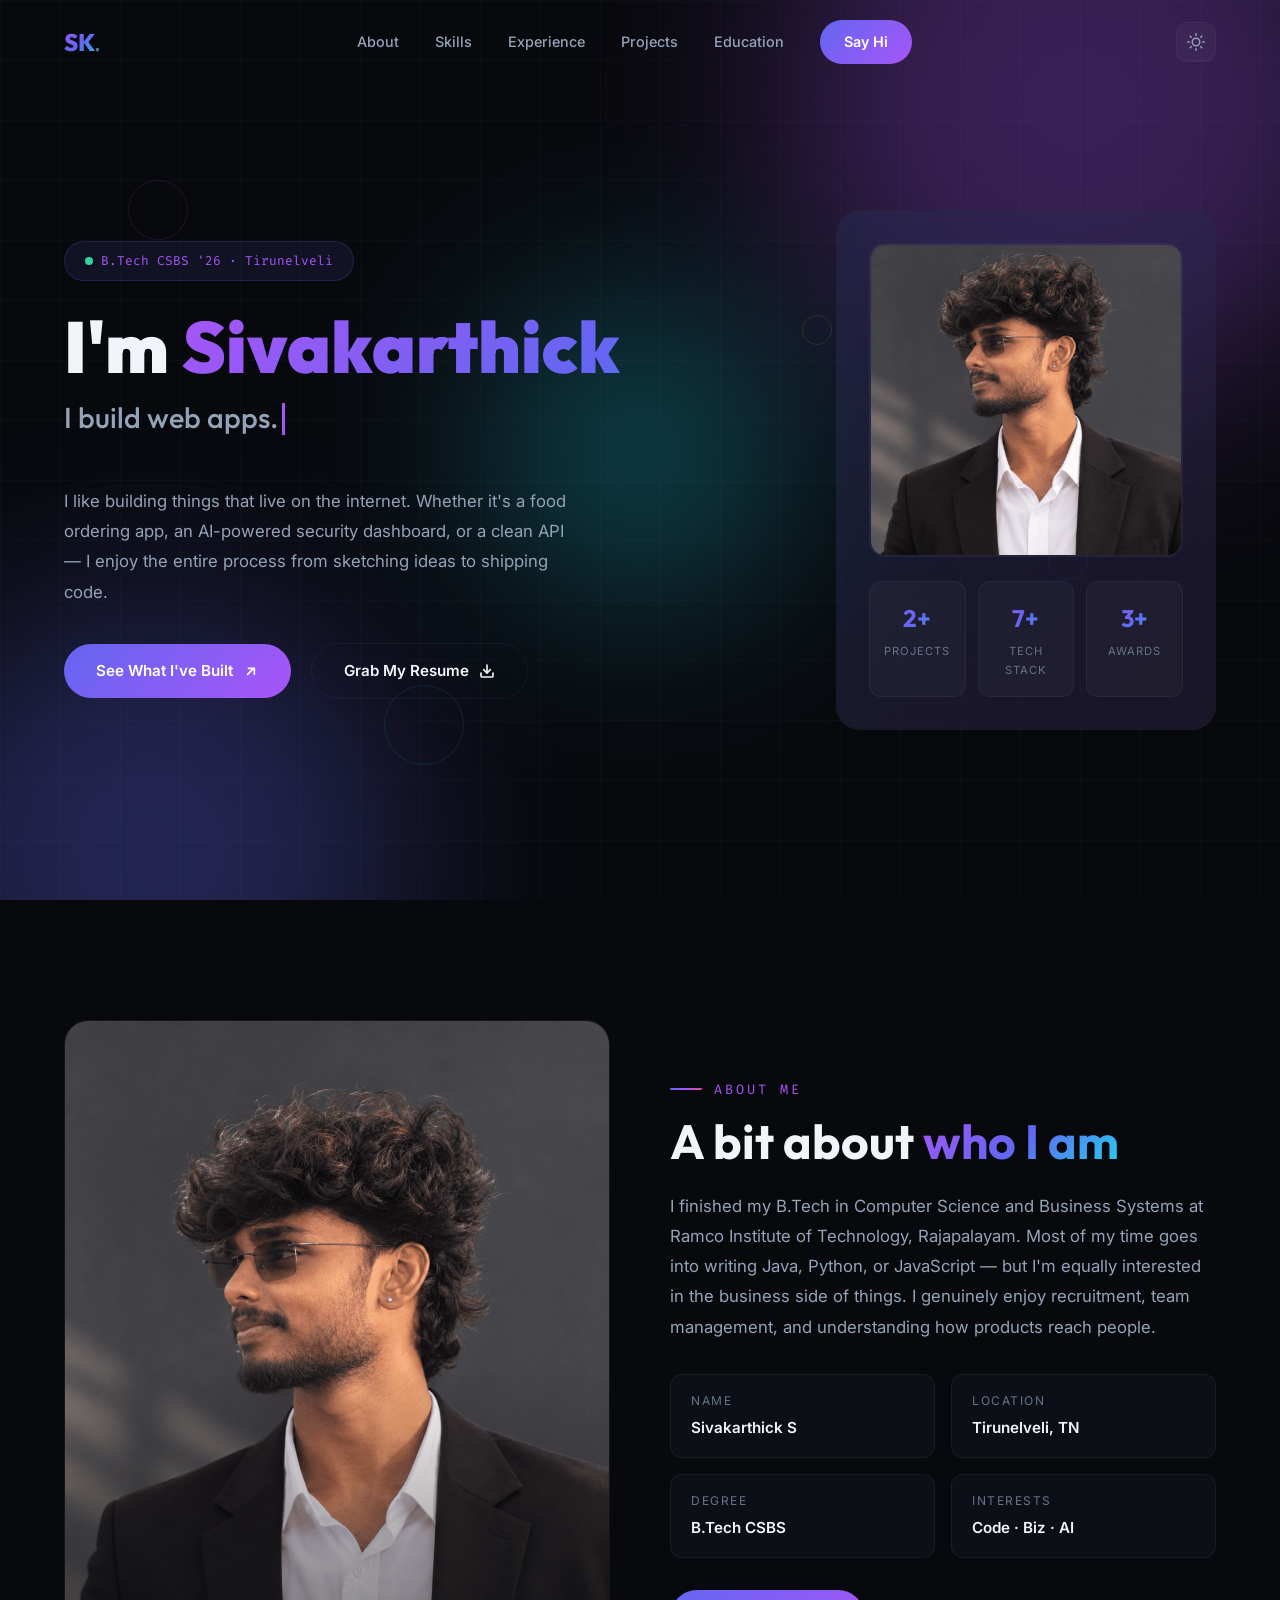
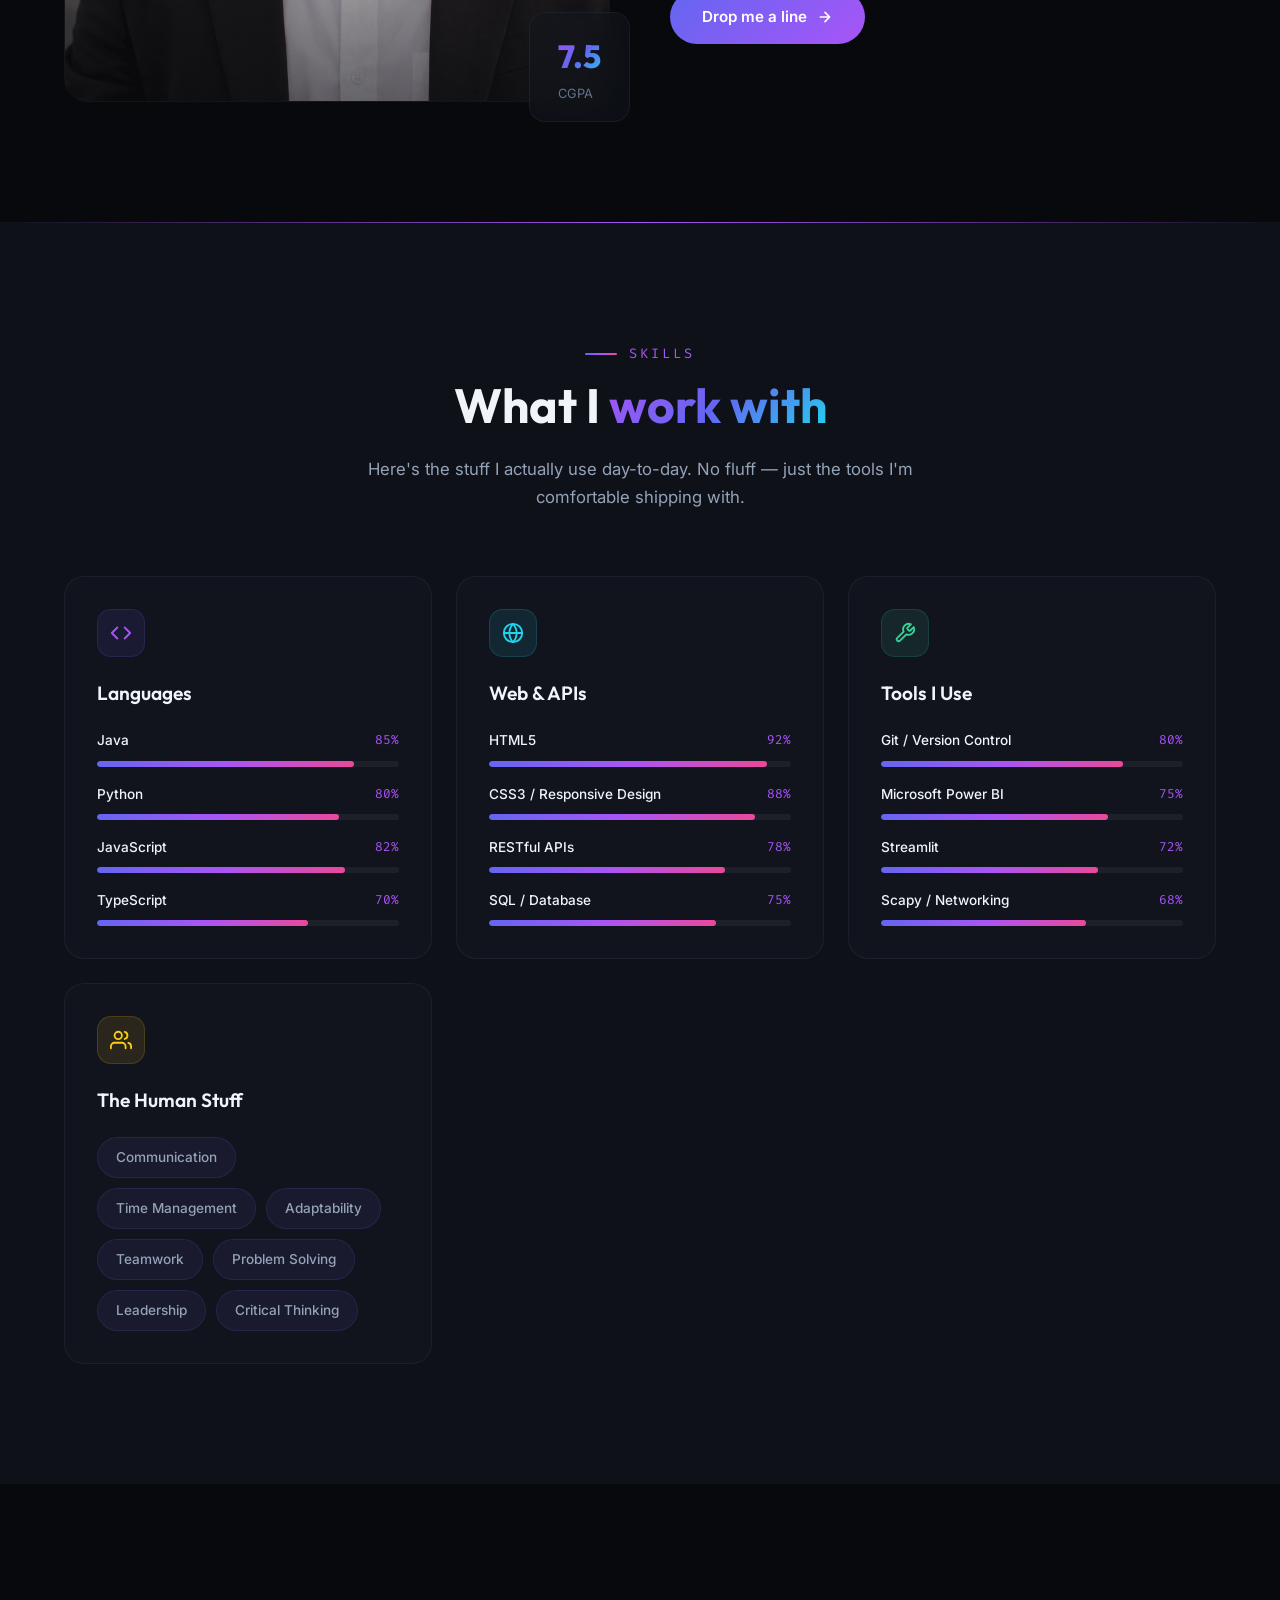
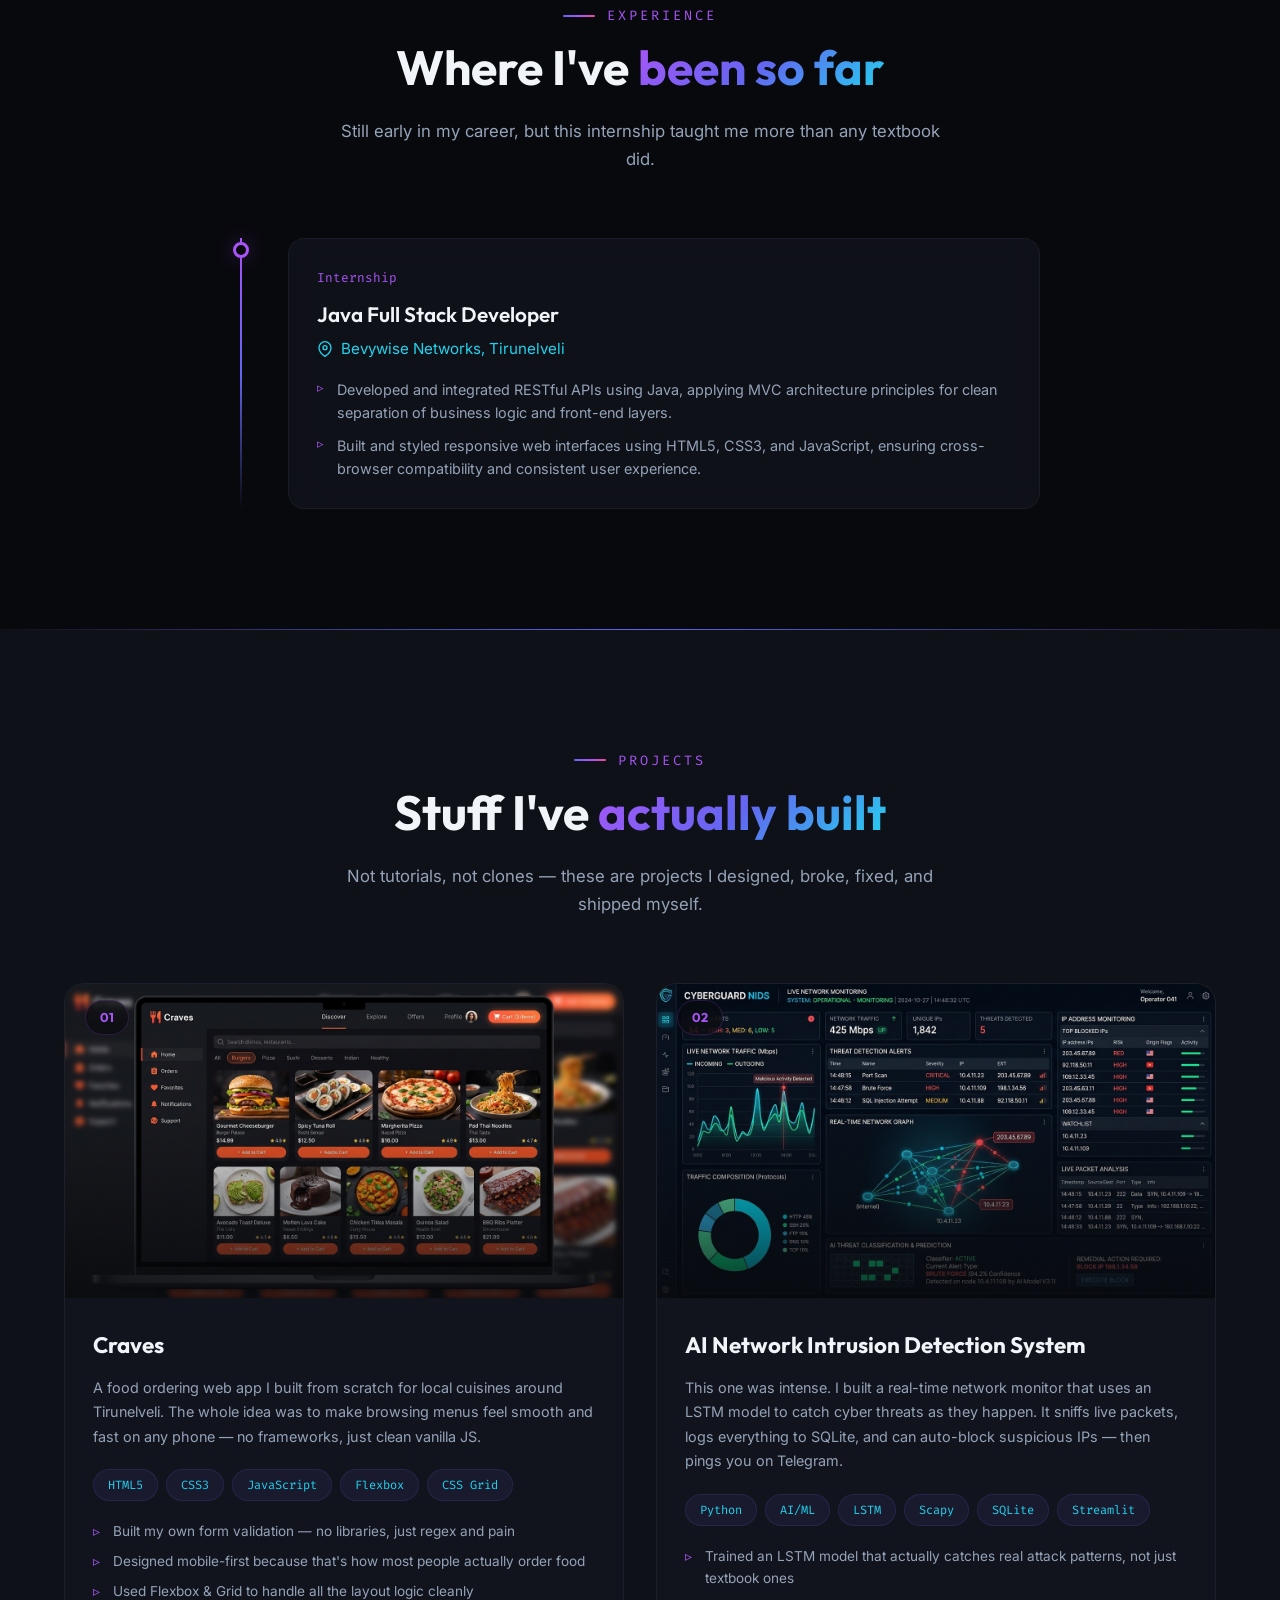
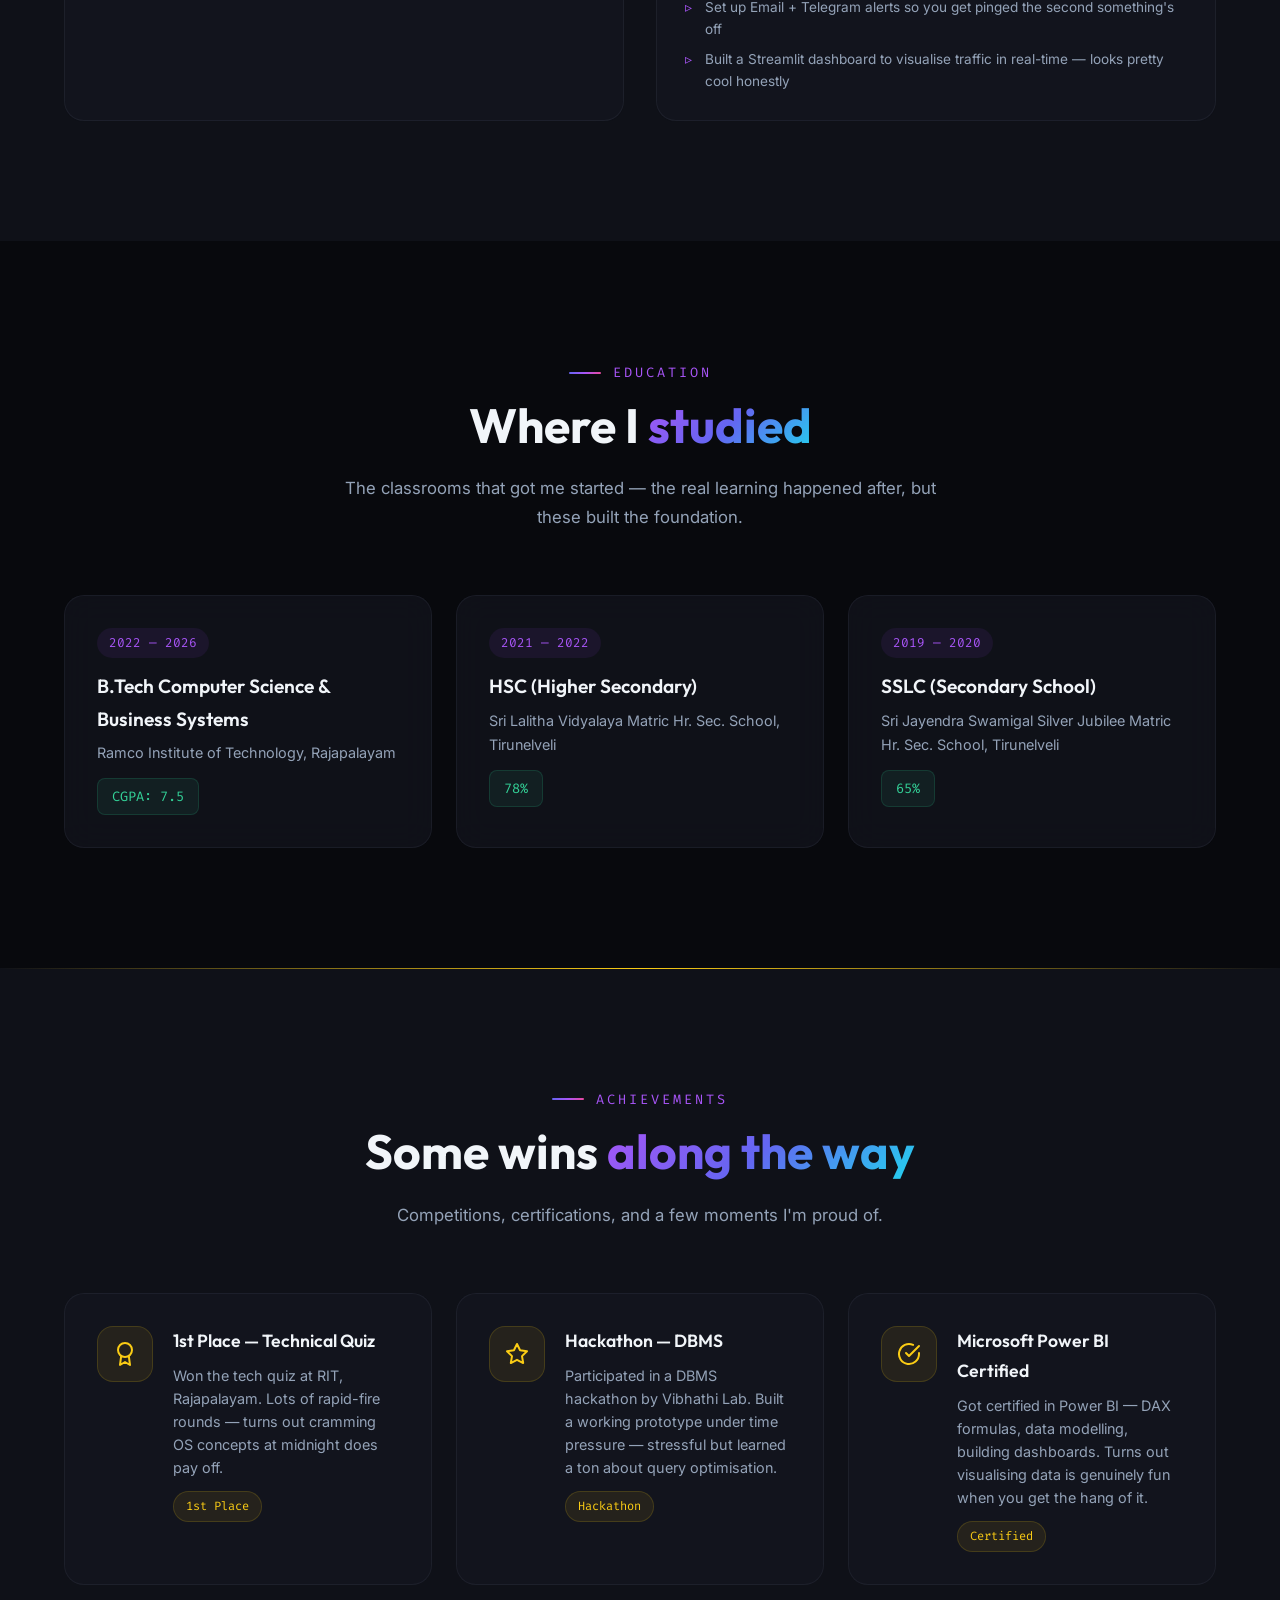
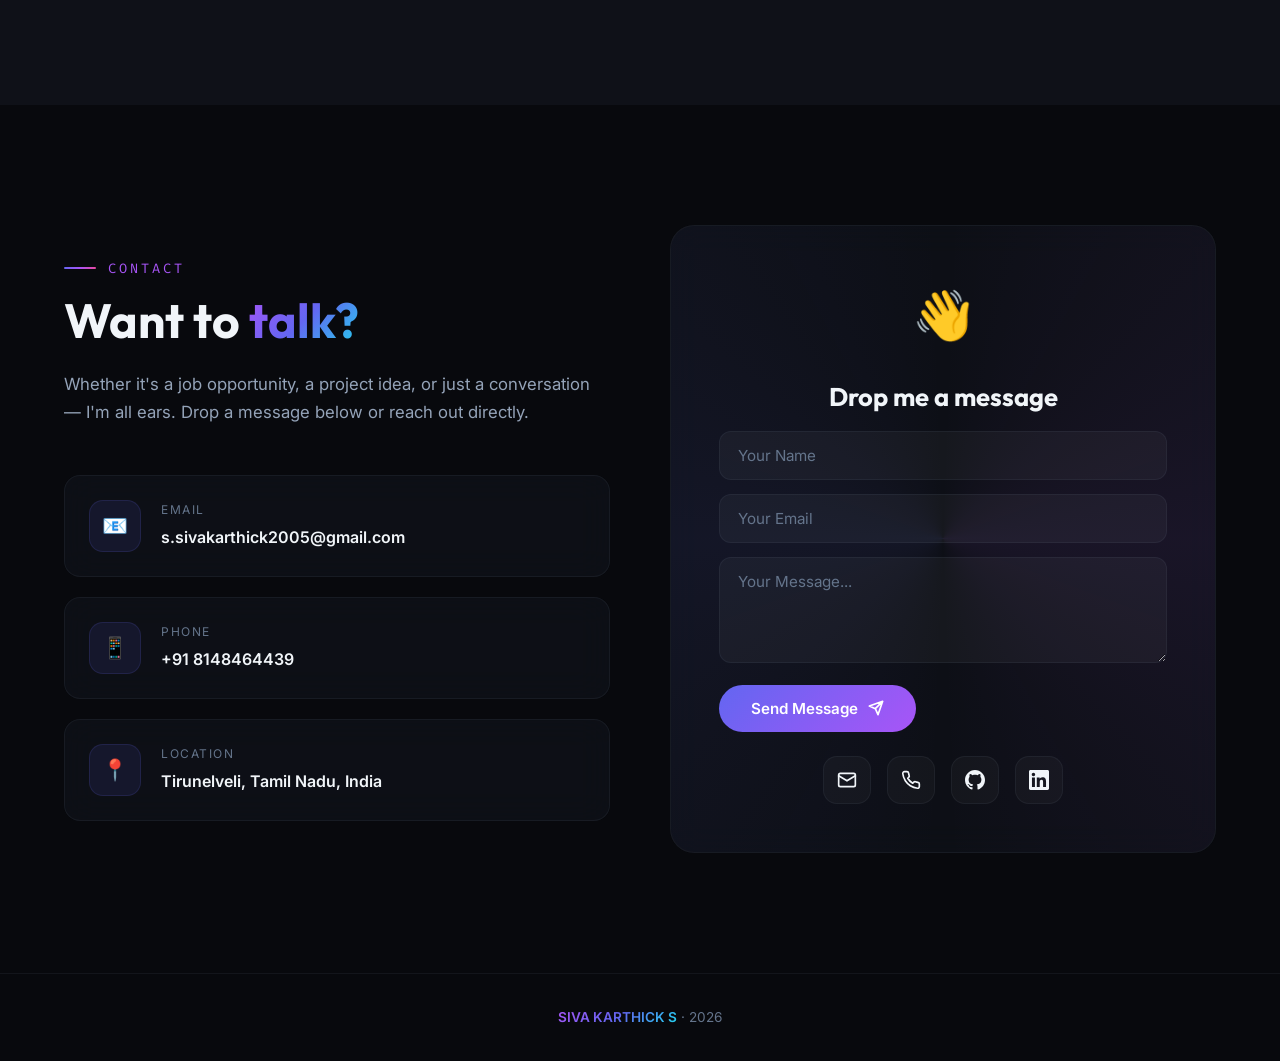
==== commit 931c6031: "feat: add contact form for Netlify Forms integration" ====
--- a/index.html
+++ b/index.html
@@ -629,8 +629,7 @@
               Want to <span class="gradient-text">talk?</span>
             </h2>
             <p class="section-subtitle">
-              Whether it's a job opportunity, a project idea, or just a conversation — I'm all ears. No contact forms,
-              just direct links.
+              Whether it's a job opportunity, a project idea, or just a conversation — I'm all ears. Drop a message below or reach out directly.
             </p>
           </div>
 
@@ -664,14 +663,27 @@
         <div class="contact-cta reveal reveal-delay-2">
           <div class="contact-cta-content">
             <span class="contact-cta-emoji">👋</span>
-            <h3>Say hi !</h3>
-            <a href="mailto:s.sivakarthick2005@gmail.com" class="btn-primary">
-              <span>Email Me</span>
-              <svg width="16" height="16" viewBox="0 0 24 24" fill="none" stroke="currentColor" stroke-width="2.5"
-                stroke-linecap="round" stroke-linejoin="round">
-                <path d="M22 2L11 13M22 2l-7 20-4-9-9-4 20-7z" />
-              </svg>
-            </a>
+            <h3>Drop me a message</h3>
+            <form name="contact" method="POST" data-netlify="true" netlify-honeypot="bot-field" class="contact-form">
+              <input type="hidden" name="form-name" value="contact" />
+              <p style="display:none;"><label>Don't fill this out: <input name="bot-field" /></label></p>
+              <div class="form-group">
+                <input type="text" name="name" placeholder="Your Name" required />
+              </div>
+              <div class="form-group">
+                <input type="email" name="email" placeholder="Your Email" required />
+              </div>
+              <div class="form-group">
+                <textarea name="message" rows="4" placeholder="Your Message..." required></textarea>
+              </div>
+              <button type="submit" class="btn-primary">
+                <span>Send Message</span>
+                <svg width="16" height="16" viewBox="0 0 24 24" fill="none" stroke="currentColor" stroke-width="2.5"
+                  stroke-linecap="round" stroke-linejoin="round">
+                  <path d="M22 2L11 13M22 2l-7 20-4-9-9-4 20-7z" />
+                </svg>
+              </button>
+            </form>
 
             <div class="contact-socials">
               <a href="mailto:s.sivakarthick2005@gmail.com" class="social-link" aria-label="Email" title="Email">
--- a/style.css
+++ b/style.css
@@ -1417,6 +1417,52 @@
   color: var(--text-secondary);
   margin-bottom: 28px;
   font-size: 0.95rem;
+}
+
+/* ---------- Contact Form ---------- */
+.contact-form {
+  display: flex;
+  flex-direction: column;
+  gap: 14px;
+  margin-bottom: 20px;
+  text-align: left;
+}
+
+.form-group input,
+.form-group textarea {
+  width: 100%;
+  padding: 14px 18px;
+  background: rgba(255, 255, 255, 0.04);
+  border: 1px solid var(--glass-border);
+  border-radius: 12px;
+  color: var(--text-primary);
+  font-family: var(--font-body);
+  font-size: 0.95rem;
+  transition: all var(--transition-base);
+  outline: none;
+  box-sizing: border-box;
+}
+
+.form-group input::placeholder,
+.form-group textarea::placeholder {
+  color: var(--text-muted, rgba(255, 255, 255, 0.35));
+}
+
+.form-group input:focus,
+.form-group textarea:focus {
+  border-color: var(--accent-purple);
+  background: rgba(255, 255, 255, 0.06);
+  box-shadow: 0 0 0 3px rgba(168, 85, 247, 0.15);
+}
+
+.form-group textarea {
+  resize: vertical;
+  min-height: 100px;
+}
+
+.contact-form .btn-primary {
+  align-self: flex-start;
+  cursor: pointer;
 }
 
 .contact-socials {
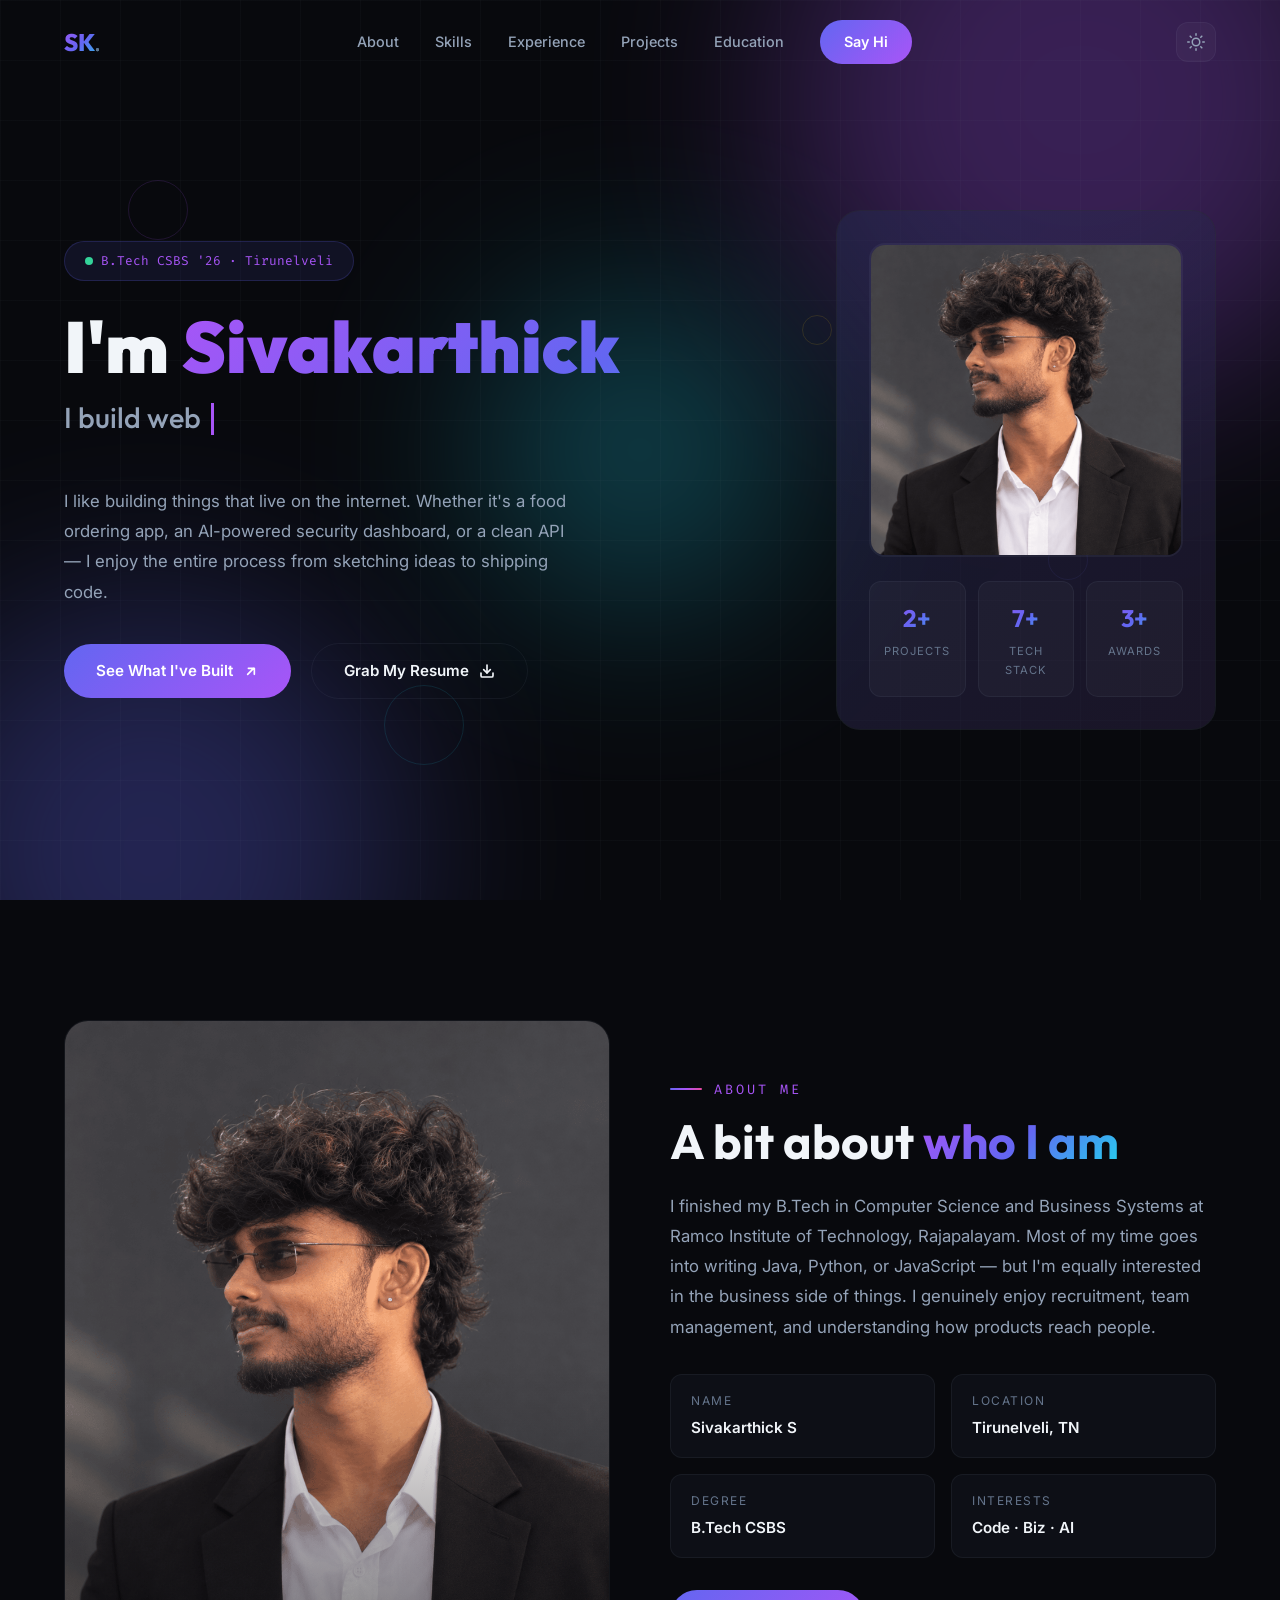
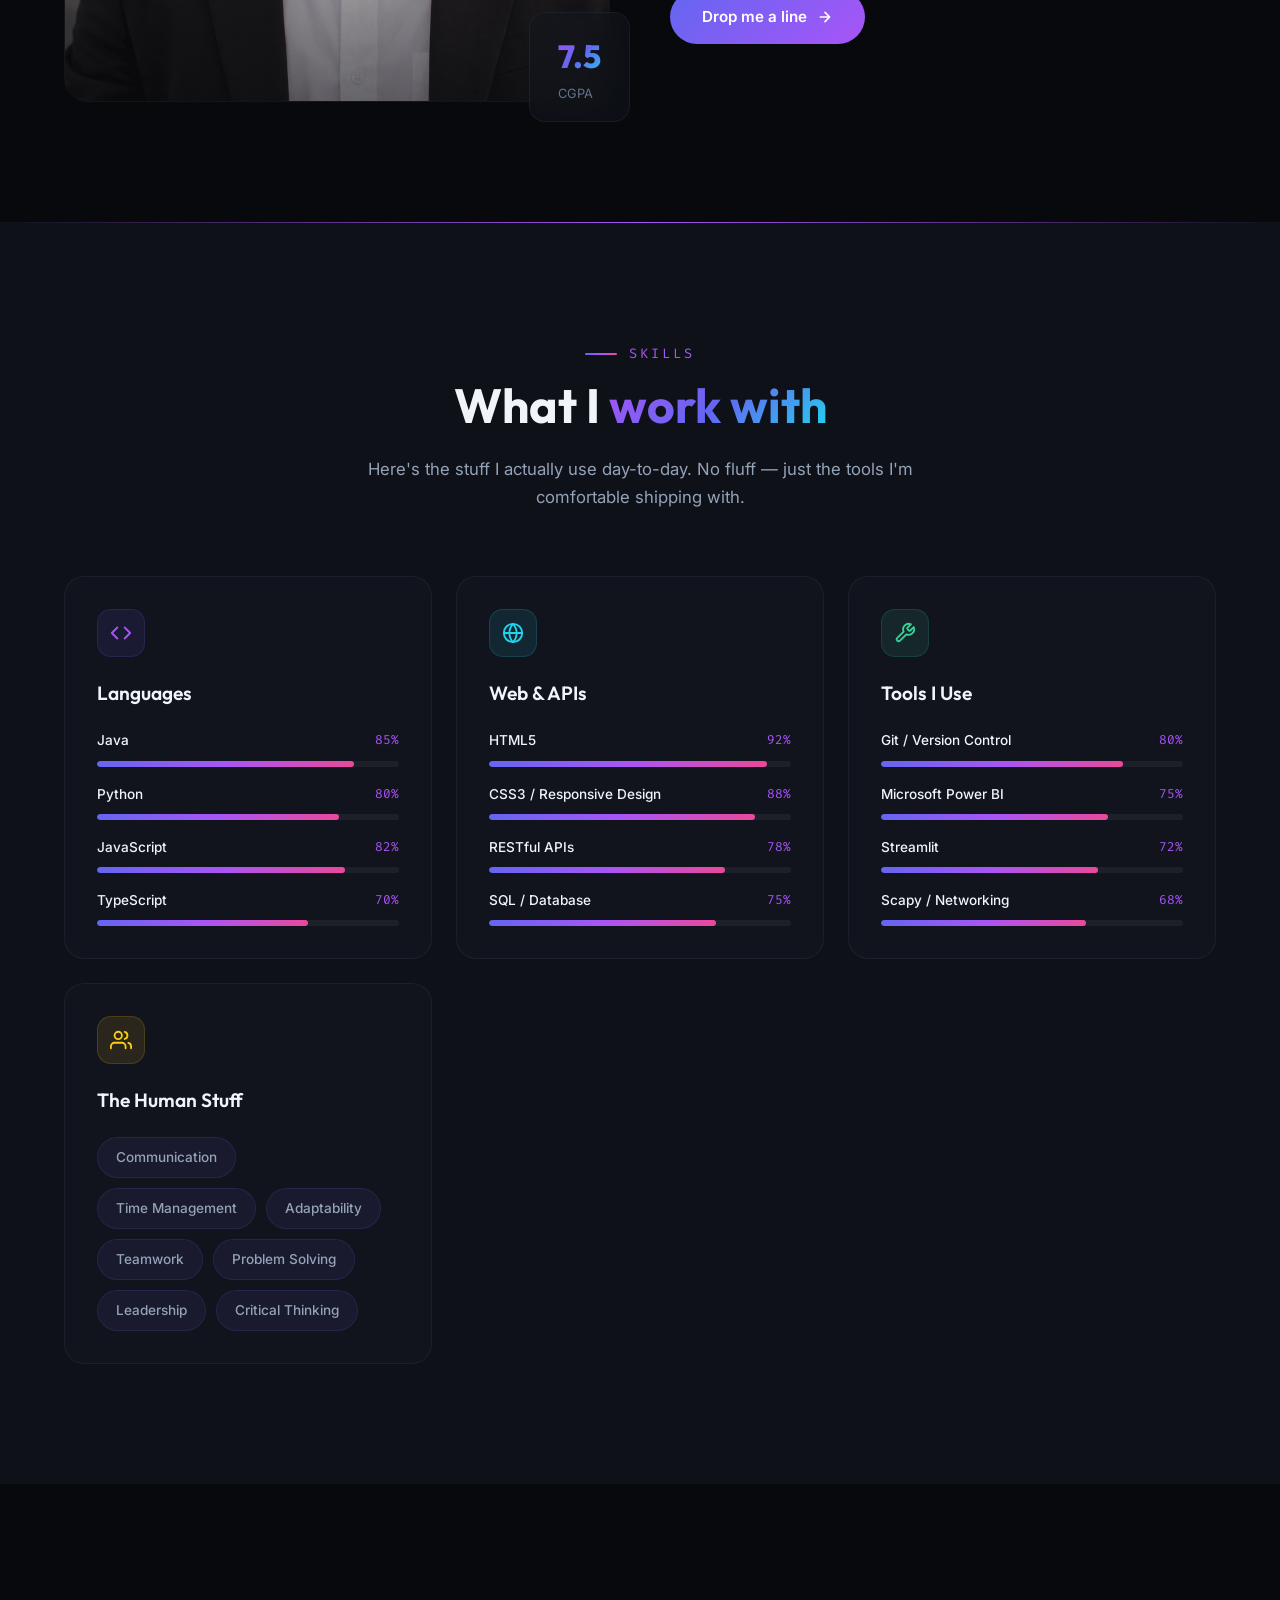
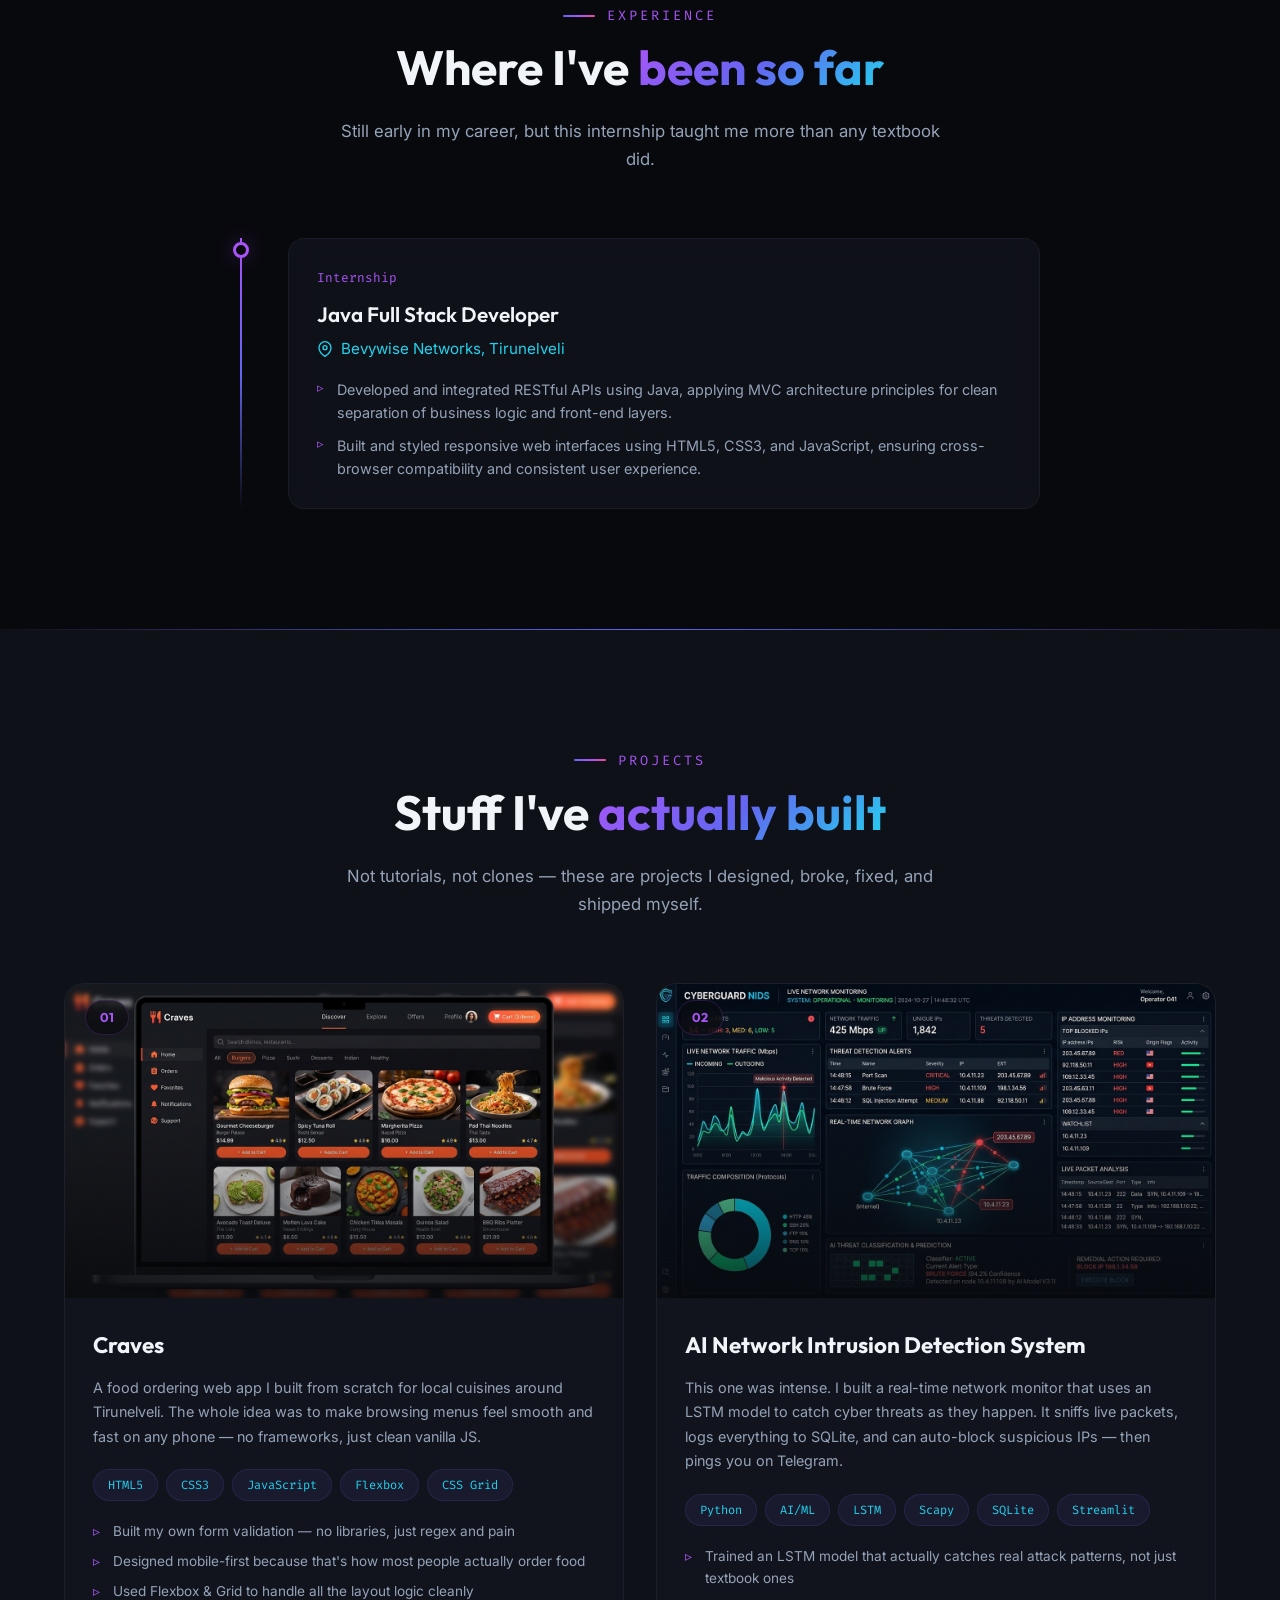
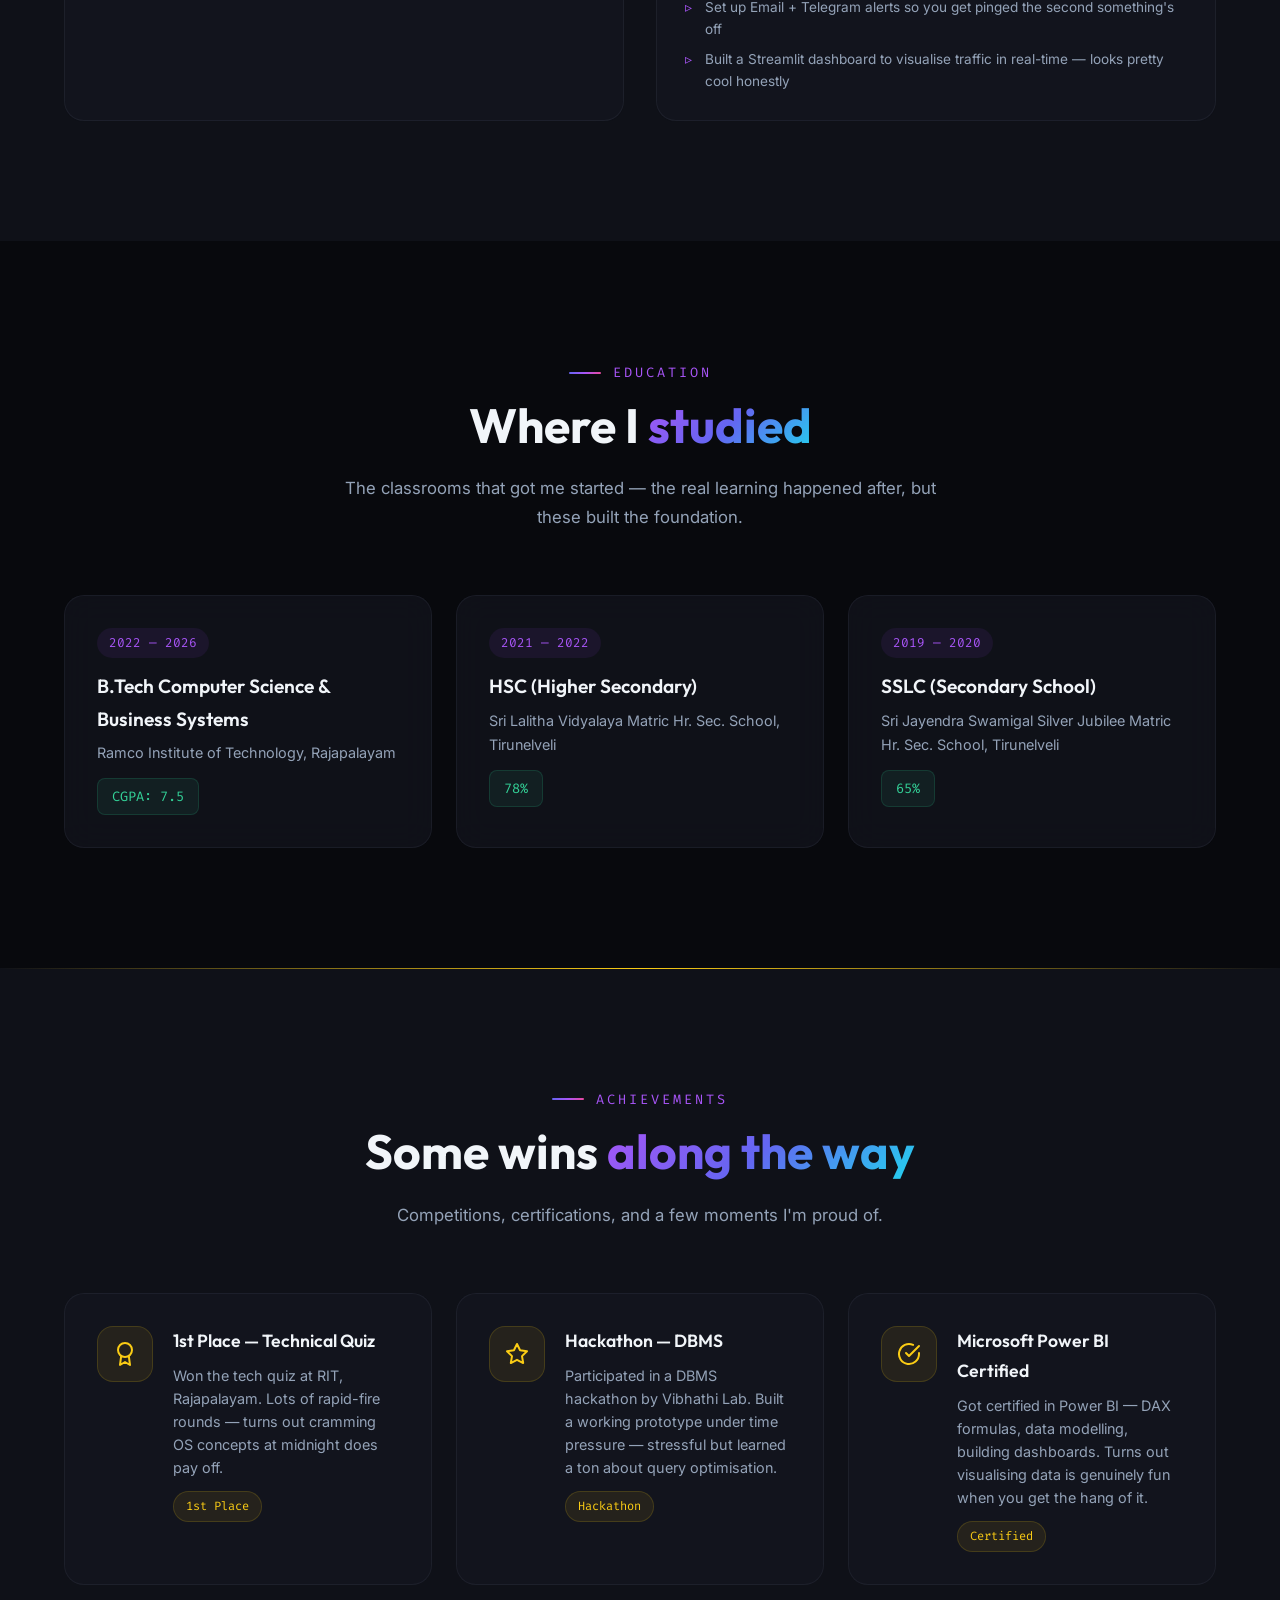
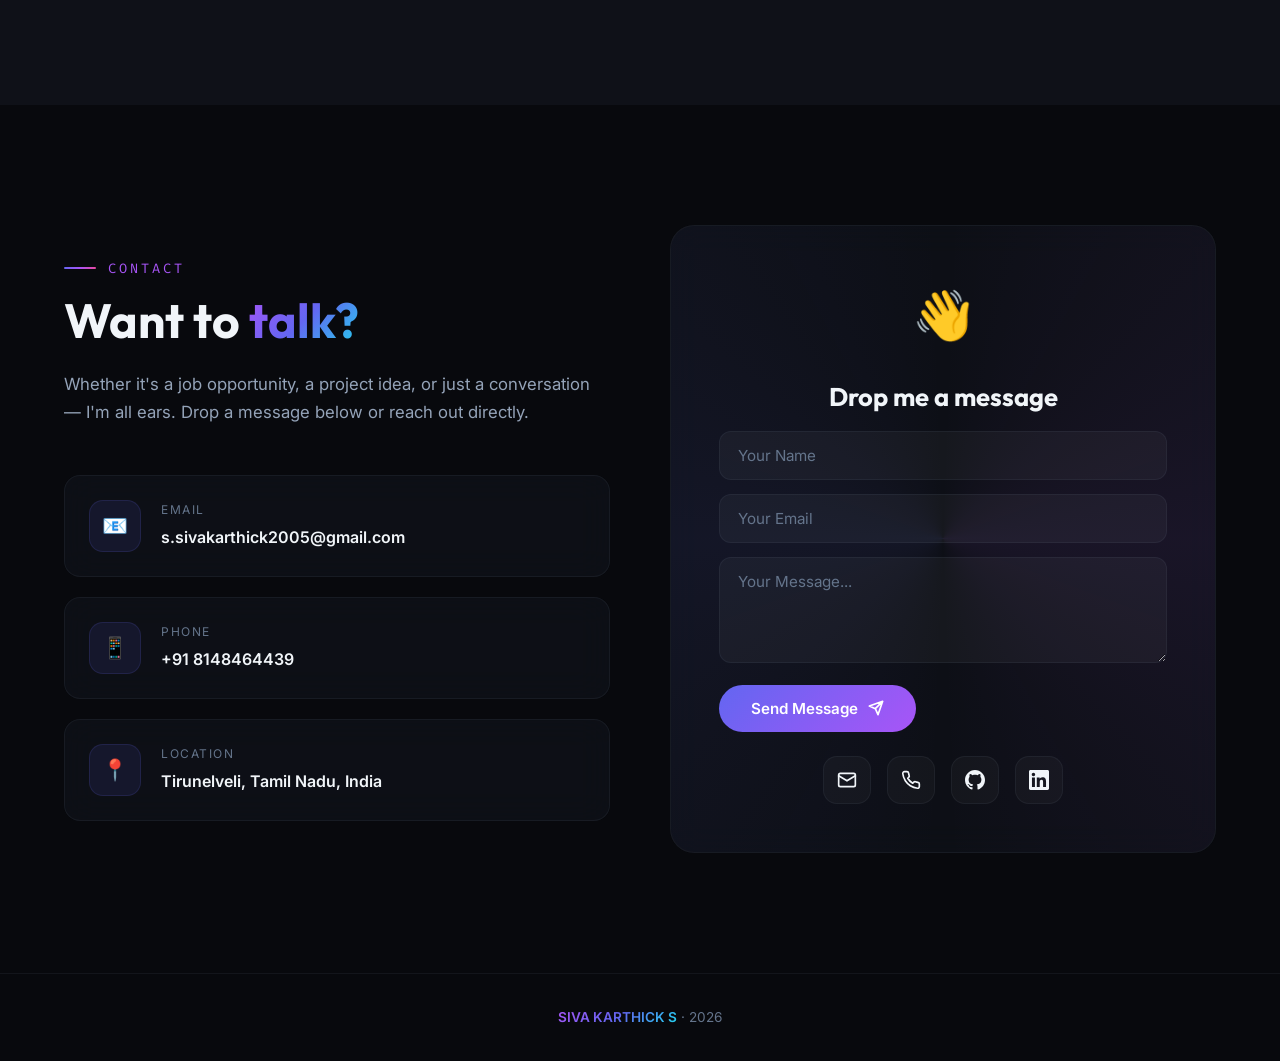
==== commit ed9cdd43: "fix: add success.html, netlify.toml and form action redirect" ====
--- a/index.html
+++ b/index.html
@@ -629,7 +629,8 @@
               Want to <span class="gradient-text">talk?</span>
             </h2>
             <p class="section-subtitle">
-              Whether it's a job opportunity, a project idea, or just a conversation — I'm all ears. Drop a message below or reach out directly.
+              Whether it's a job opportunity, a project idea, or just a conversation — I'm all ears. Drop a message
+              below or reach out directly.
             </p>
           </div>
 
@@ -664,7 +665,7 @@
           <div class="contact-cta-content">
             <span class="contact-cta-emoji">👋</span>
             <h3>Drop me a message</h3>
-            <form name="contact" method="POST" data-netlify="true" netlify-honeypot="bot-field" class="contact-form">
+            <form name="contact" method="POST" action="/success.html" data-netlify="true" netlify-honeypot="bot-field" class="contact-form">
               <input type="hidden" name="form-name" value="contact" />
               <p style="display:none;"><label>Don't fill this out: <input name="bot-field" /></label></p>
               <div class="form-group">
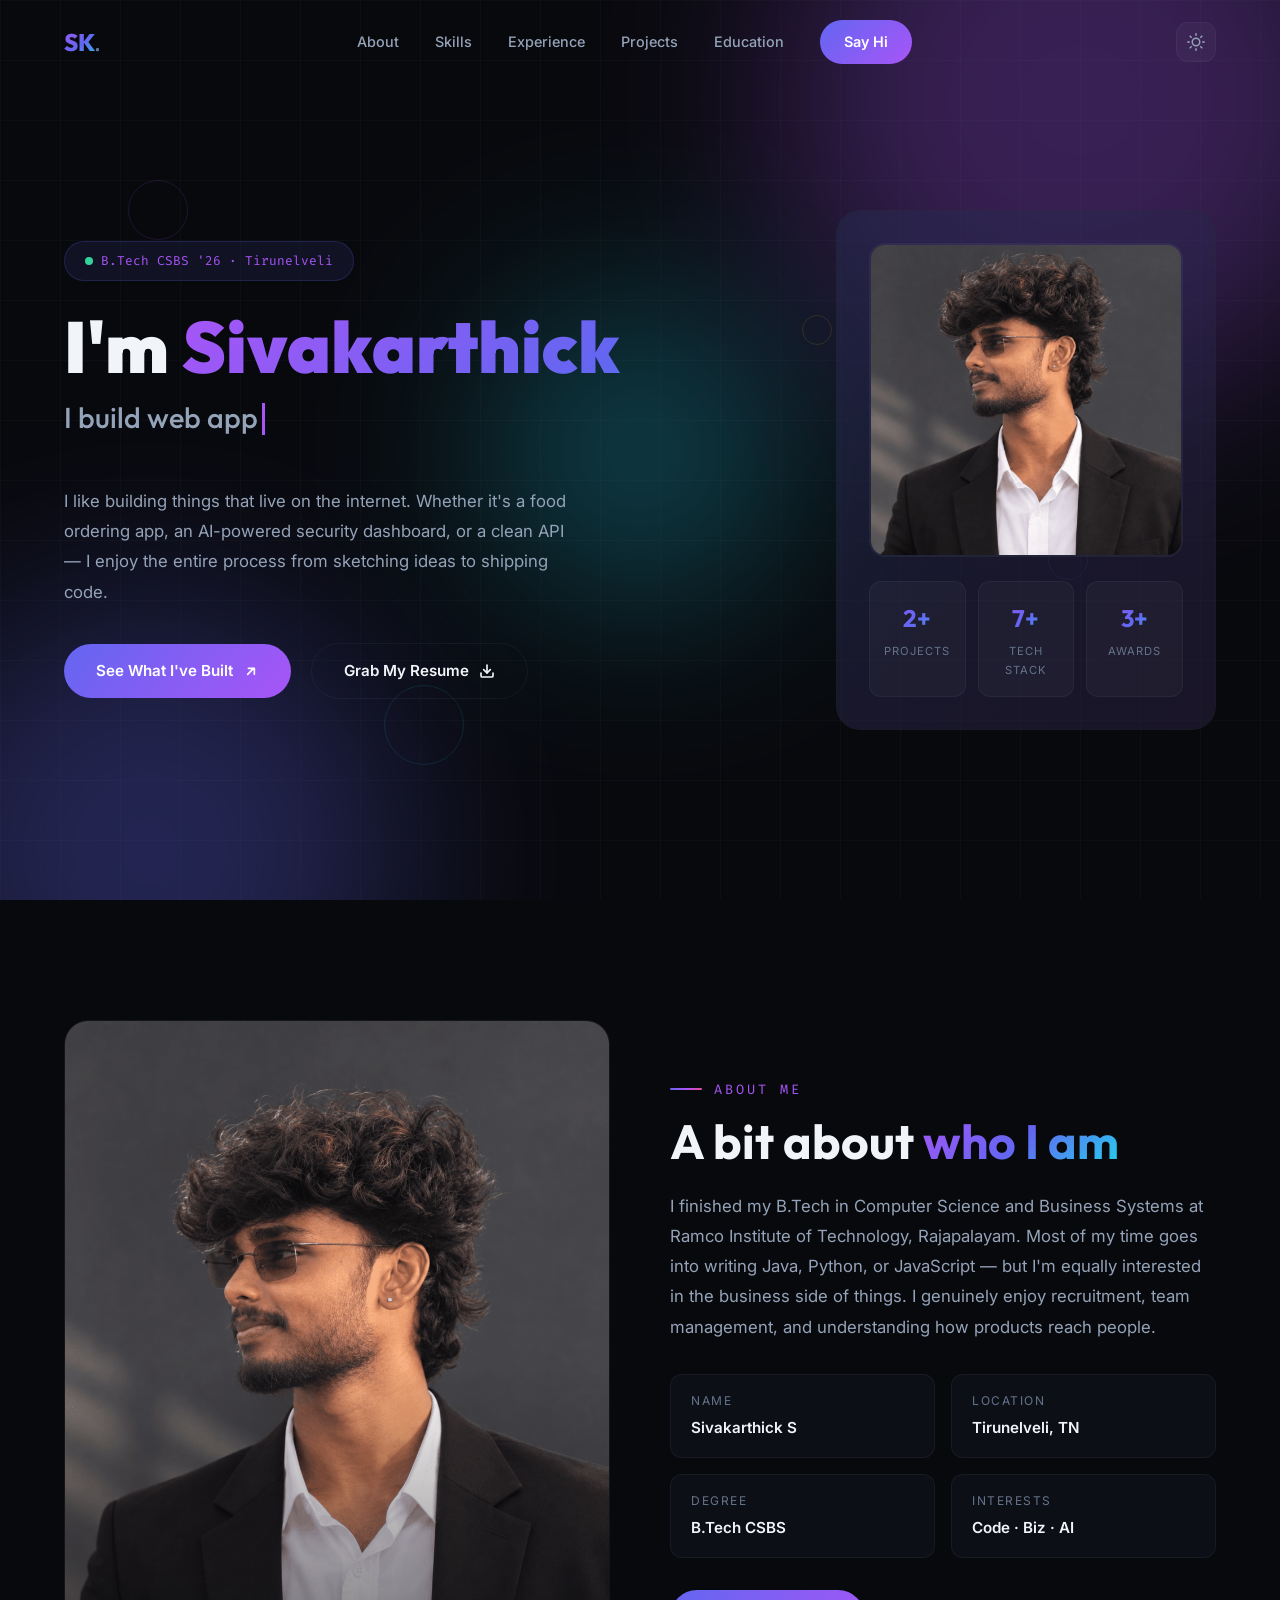
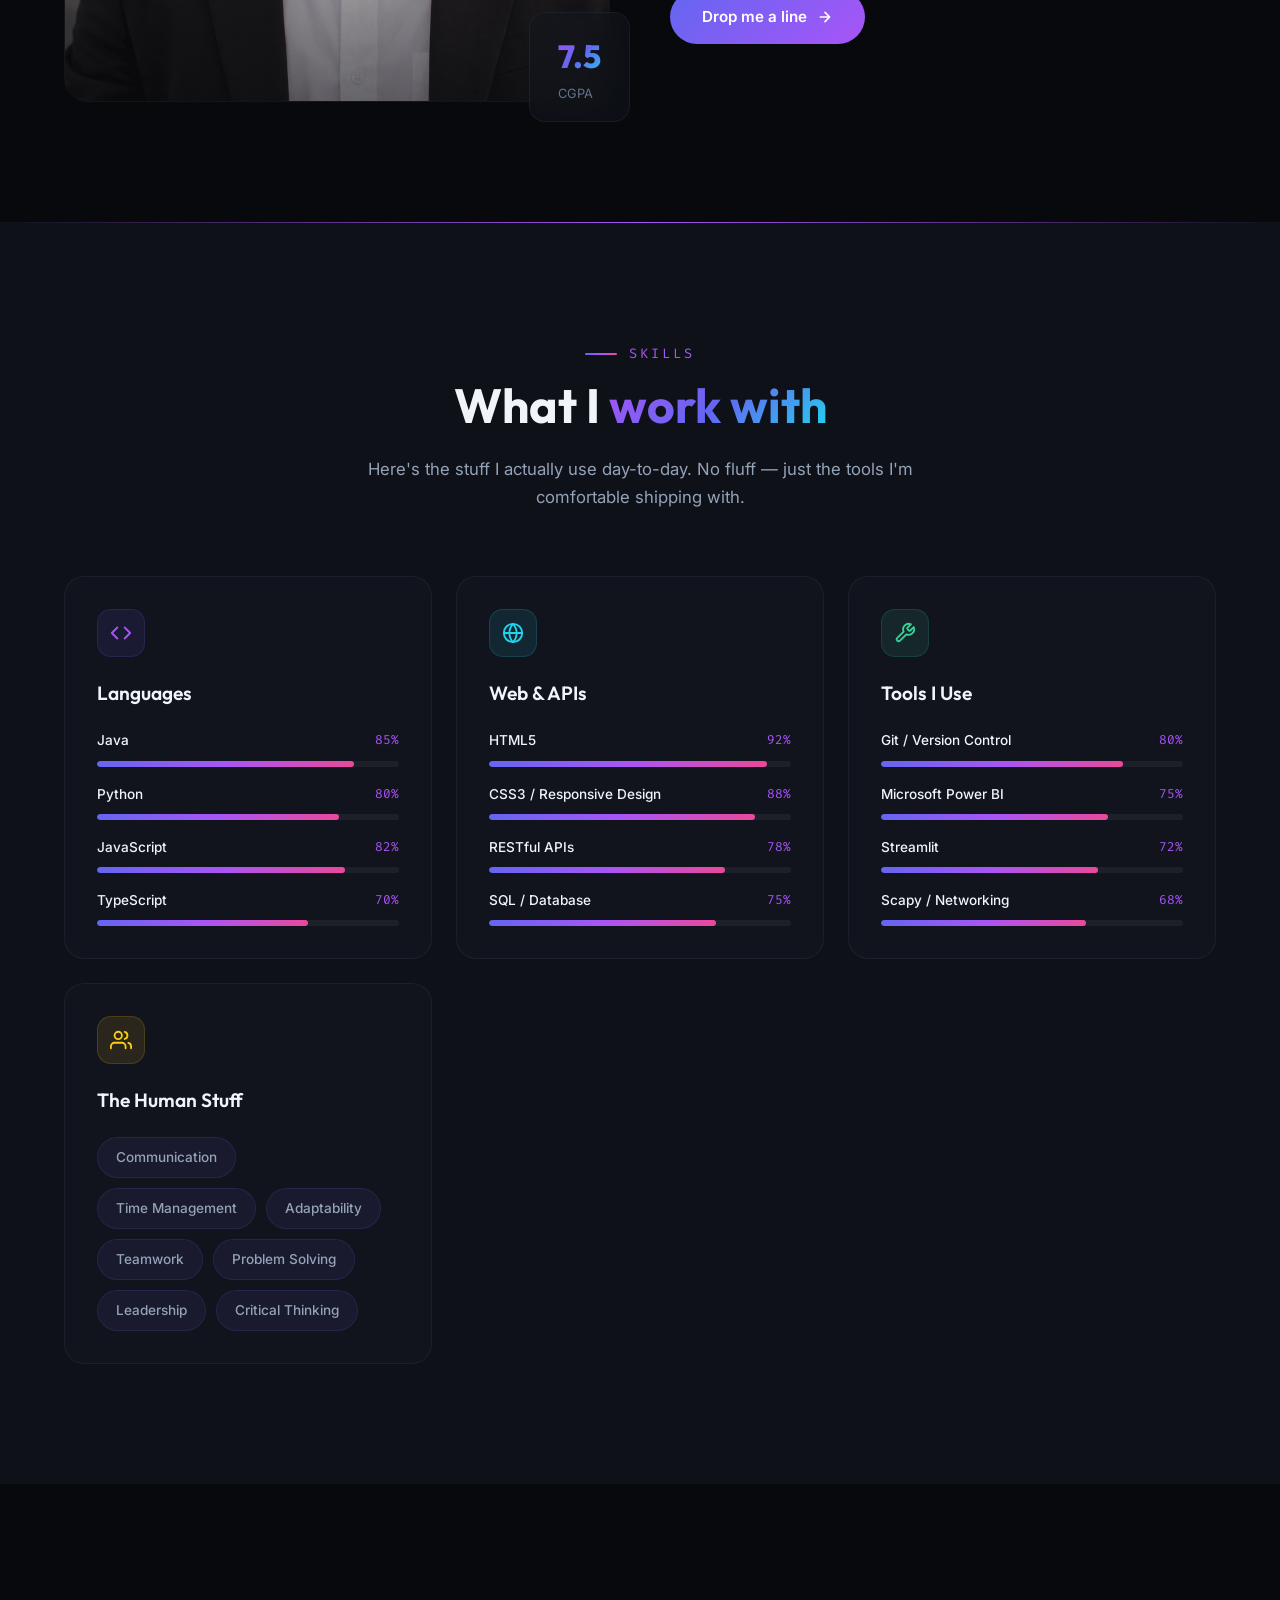
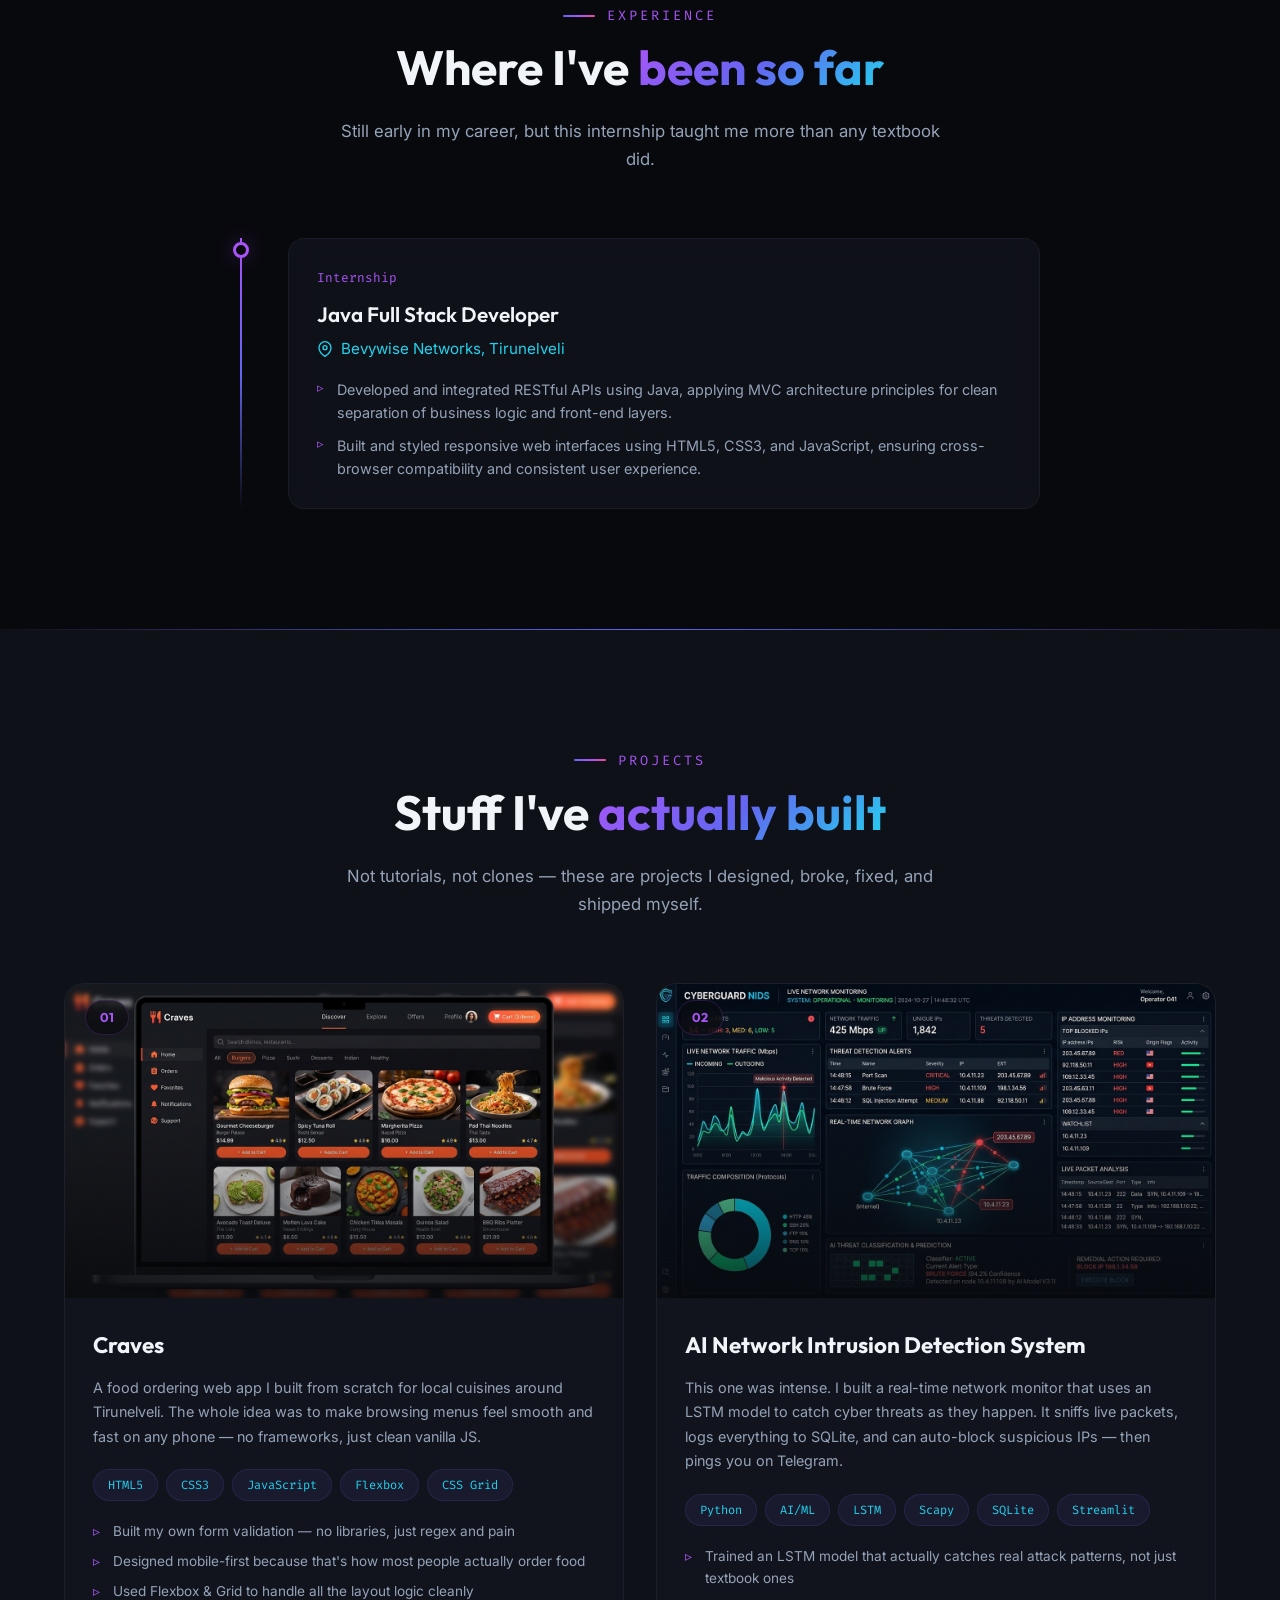
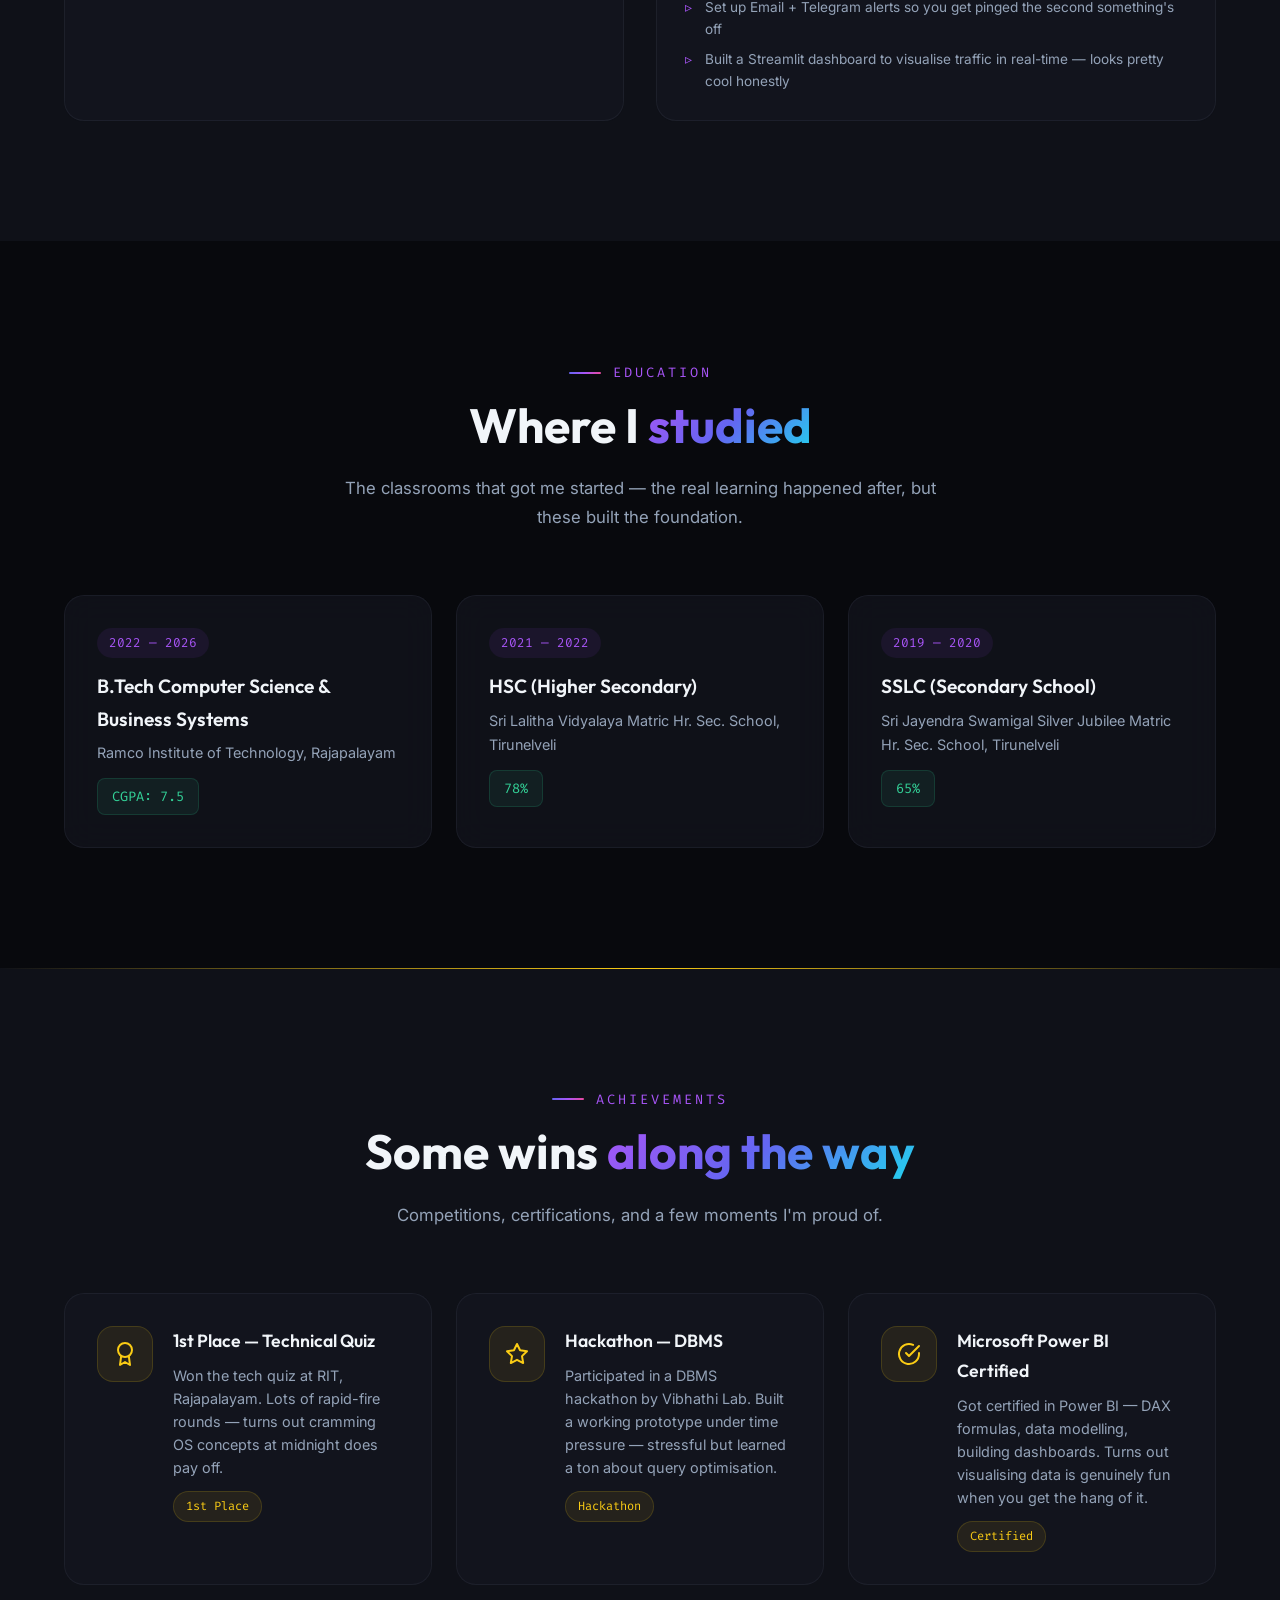
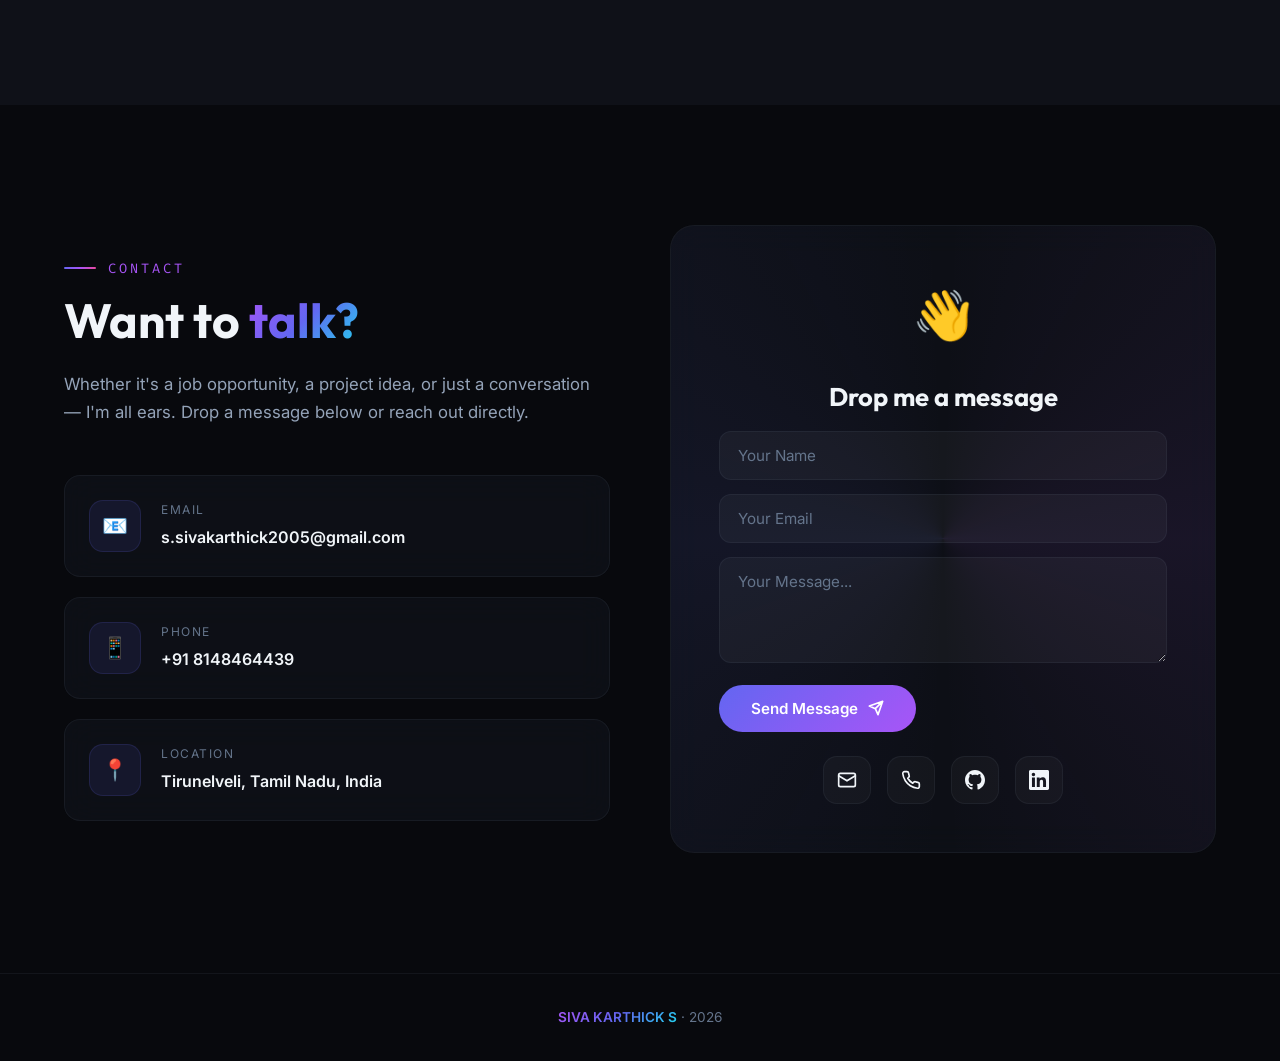
==== commit 88f9fcbc: "feat: seamless AJAX contact form submission with instant feedback" ====
--- a/index.html
+++ b/index.html
@@ -665,25 +665,26 @@
           <div class="contact-cta-content">
             <span class="contact-cta-emoji">👋</span>
             <h3>Drop me a message</h3>
-            <form name="contact" method="POST" action="/success.html" data-netlify="true" netlify-honeypot="bot-field" class="contact-form">
+            <form name="contact" method="POST" data-netlify="true" netlify-honeypot="bot-field" class="contact-form">
               <input type="hidden" name="form-name" value="contact" />
               <p style="display:none;"><label>Don't fill this out: <input name="bot-field" /></label></p>
               <div class="form-group">
-                <input type="text" name="name" placeholder="Your Name" required />
+                <input type="text" name="name" id="name" placeholder="Your Name" required />
               </div>
               <div class="form-group">
-                <input type="email" name="email" placeholder="Your Email" required />
+                <input type="email" name="email" id="email" placeholder="Your Email" required />
               </div>
               <div class="form-group">
-                <textarea name="message" rows="4" placeholder="Your Message..." required></textarea>
-              </div>
-              <button type="submit" class="btn-primary">
+                <textarea name="message" id="message" rows="4" placeholder="Your Message..." required></textarea>
+              </div>
+              <button type="submit" class="btn-primary" id="formSubmitBtn">
                 <span>Send Message</span>
                 <svg width="16" height="16" viewBox="0 0 24 24" fill="none" stroke="currentColor" stroke-width="2.5"
                   stroke-linecap="round" stroke-linejoin="round">
                   <path d="M22 2L11 13M22 2l-7 20-4-9-9-4 20-7z" />
                 </svg>
               </button>
+              <div id="formStatus" style="display:none; margin-top: 12px; font-weight: 500; font-size: 0.95rem;"></div>
             </form>
 
             <div class="contact-socials">
